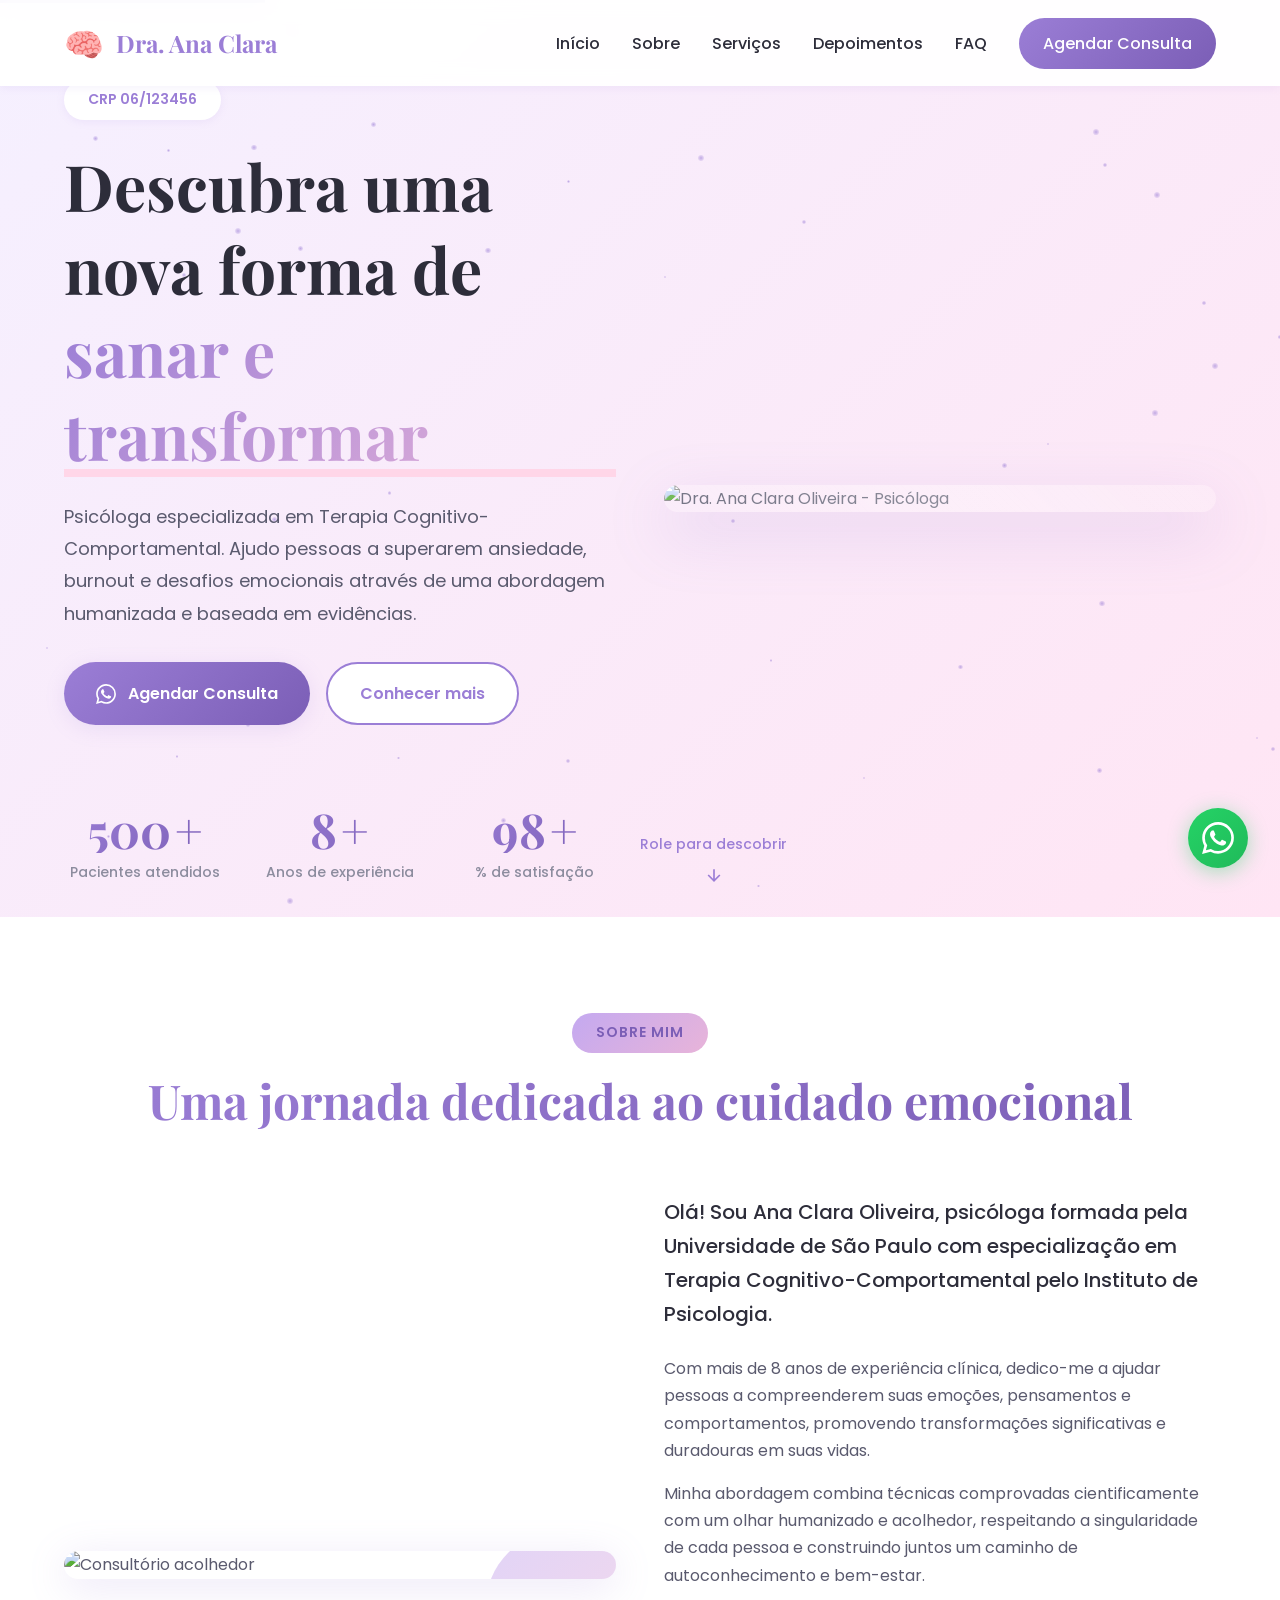
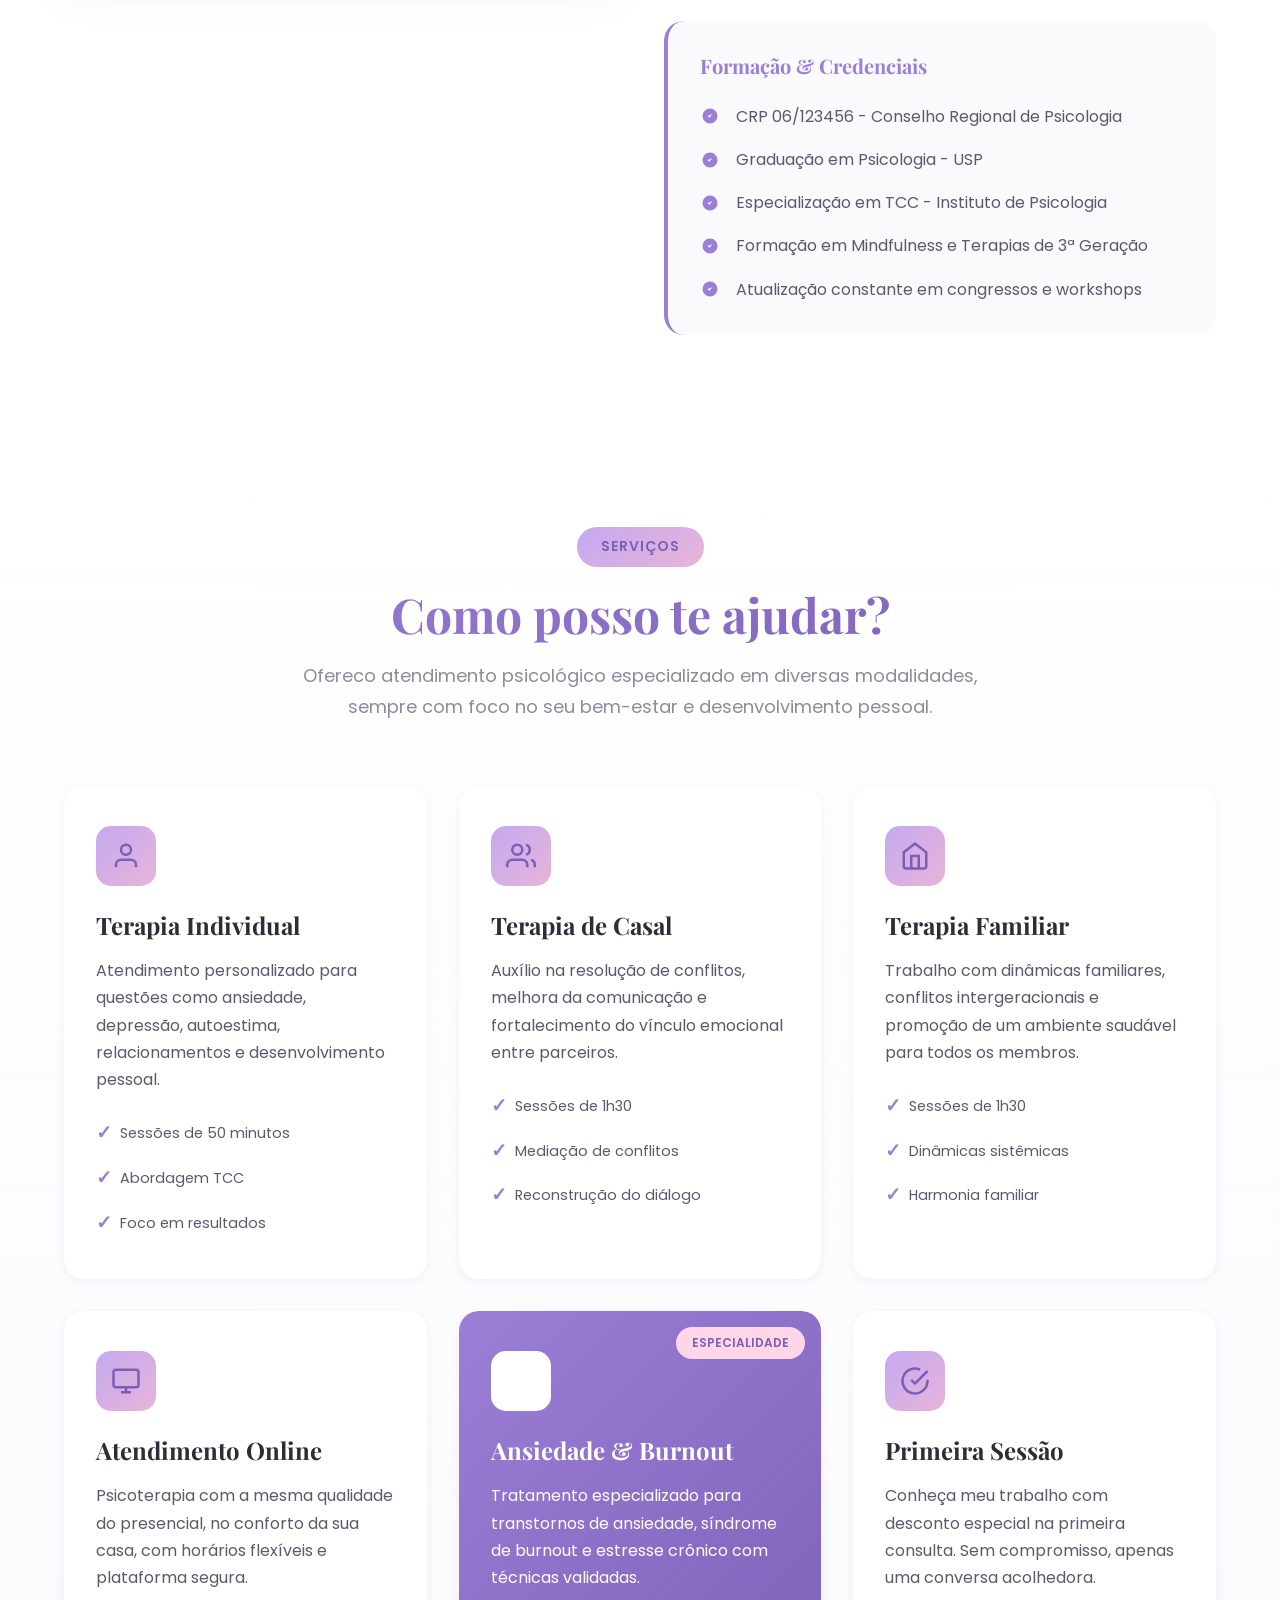
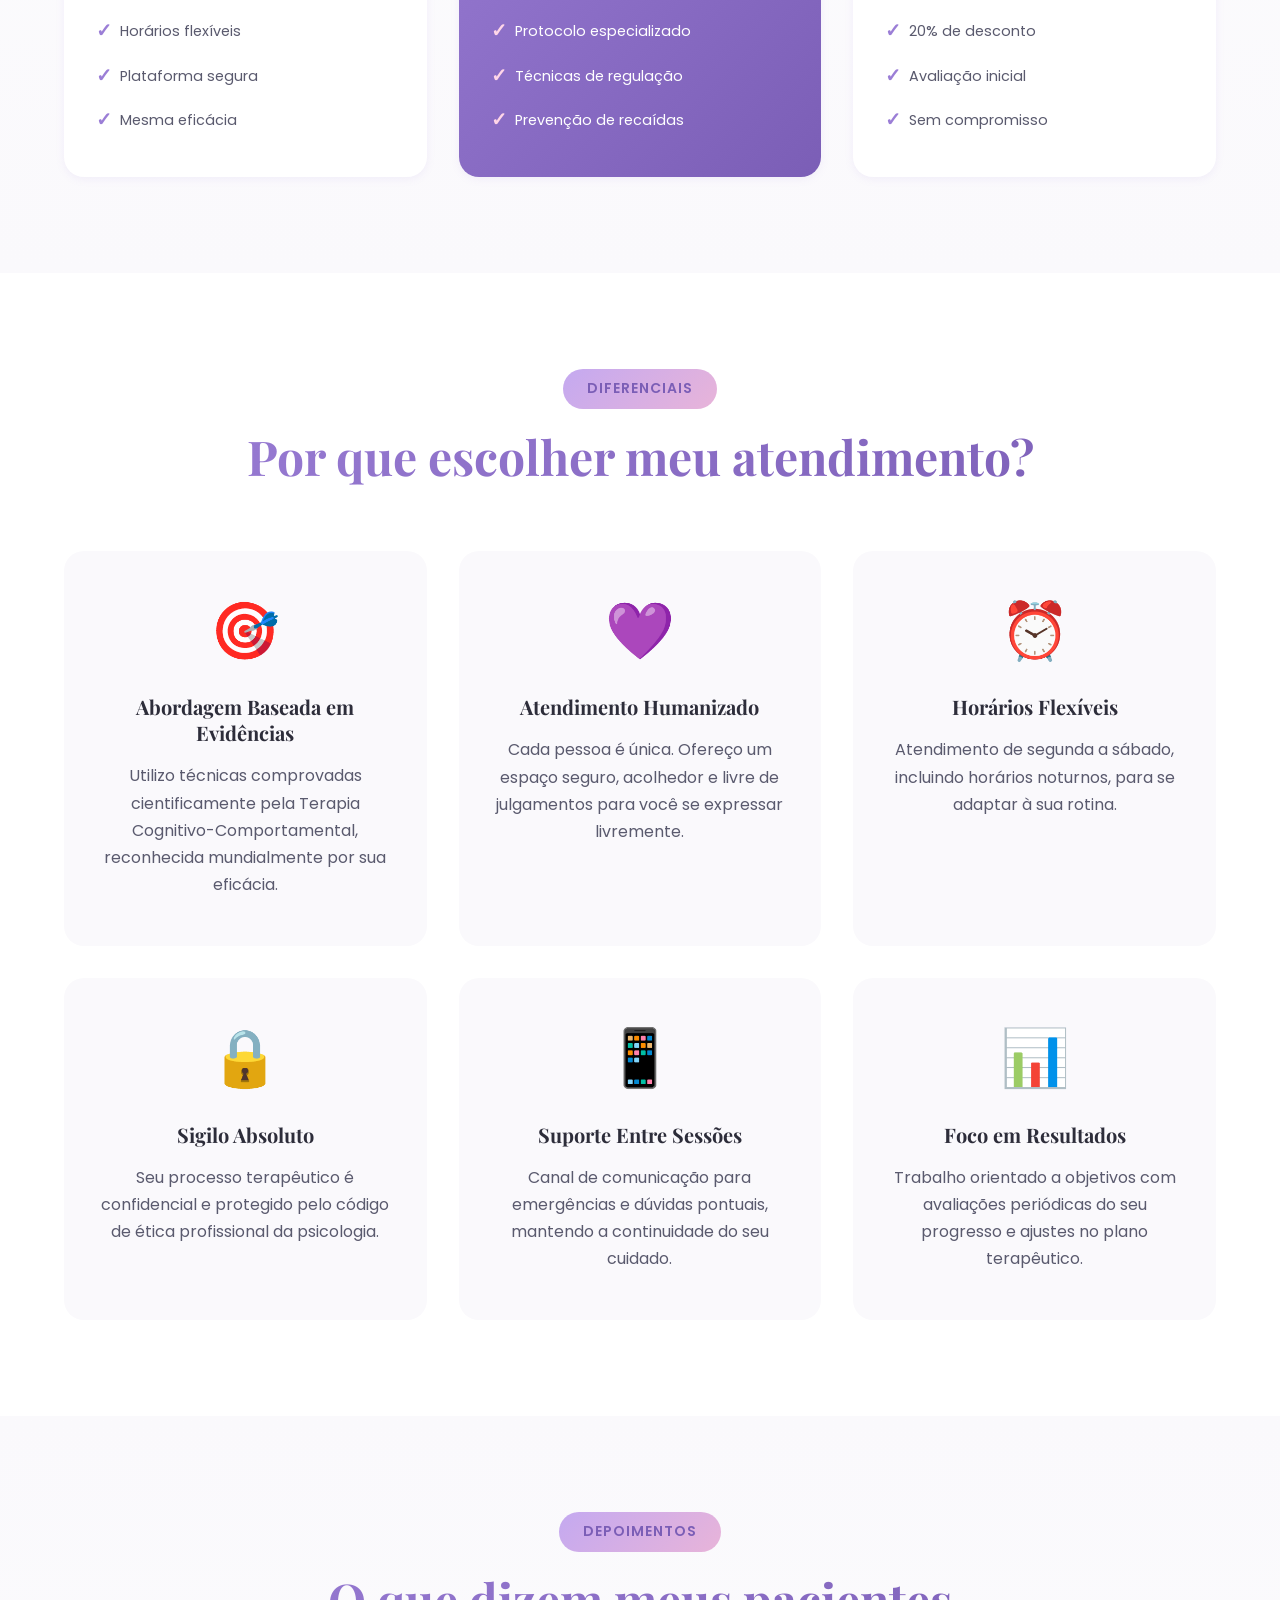
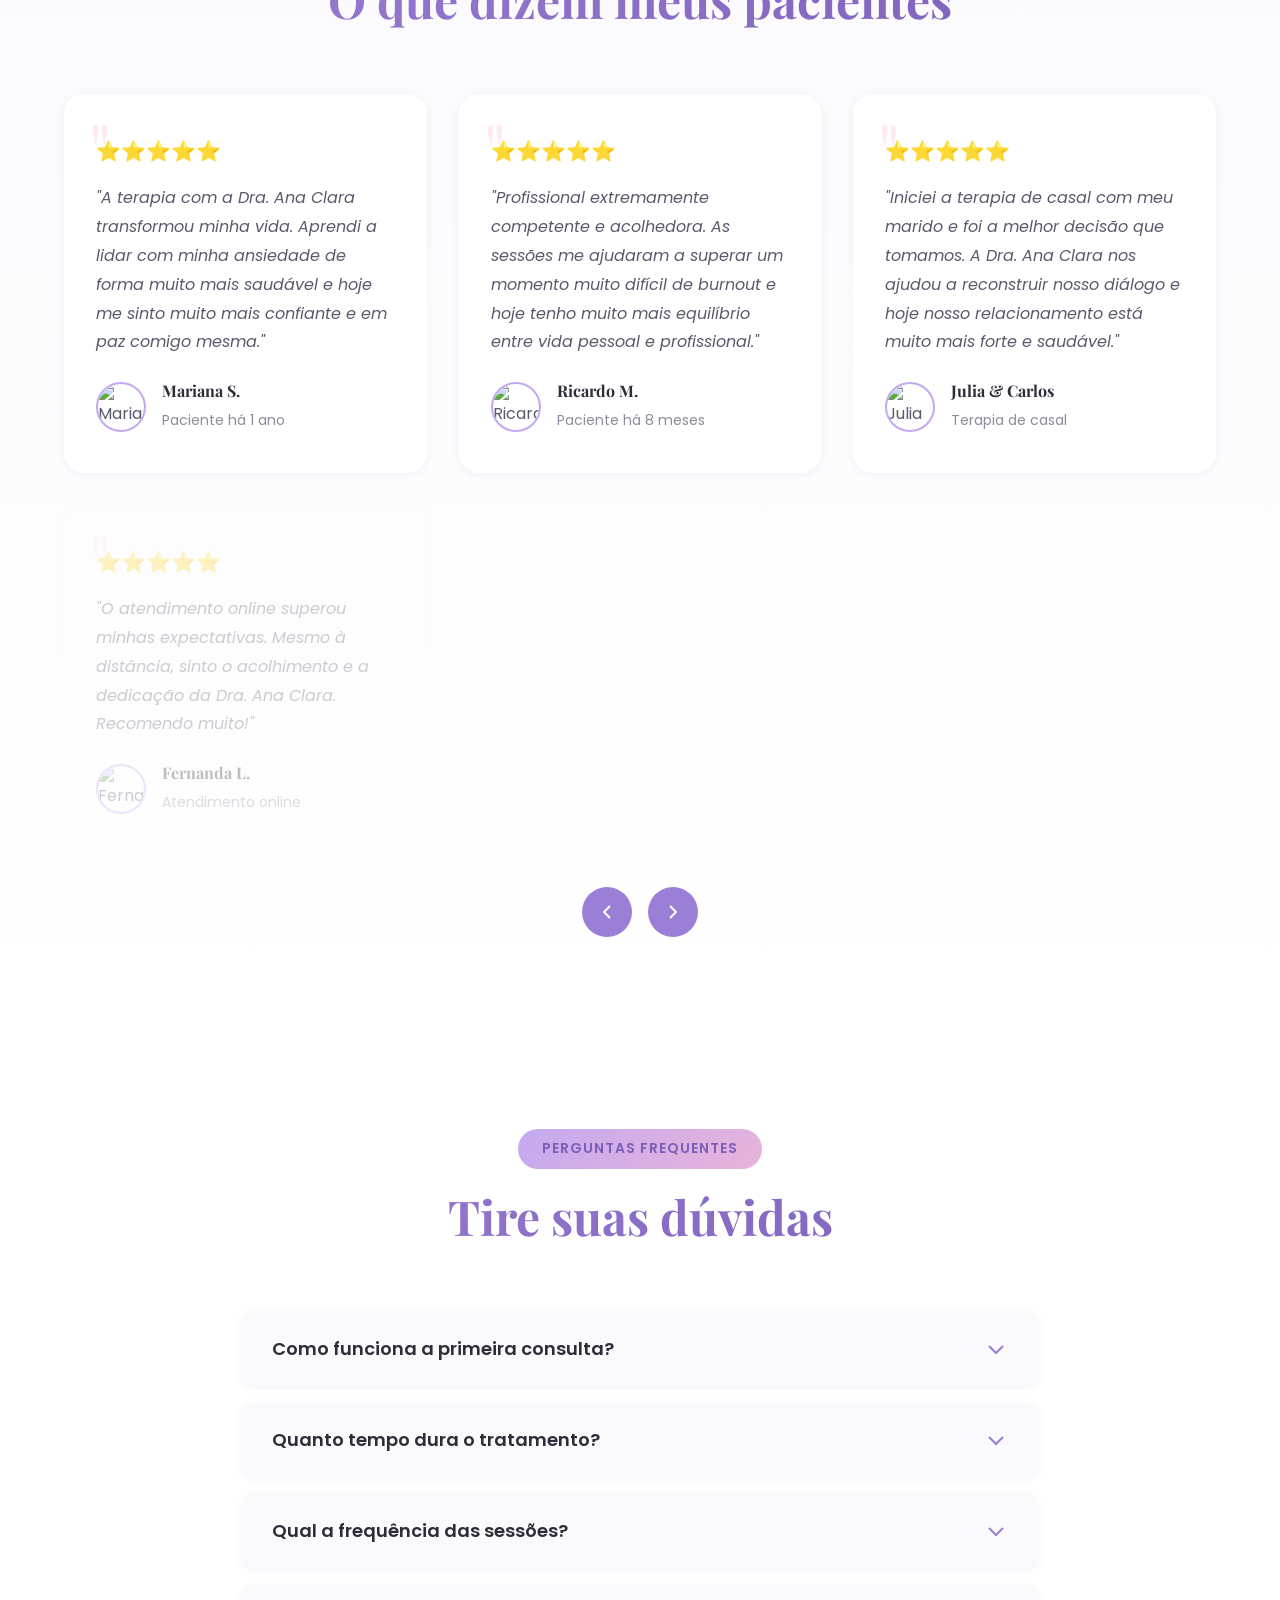
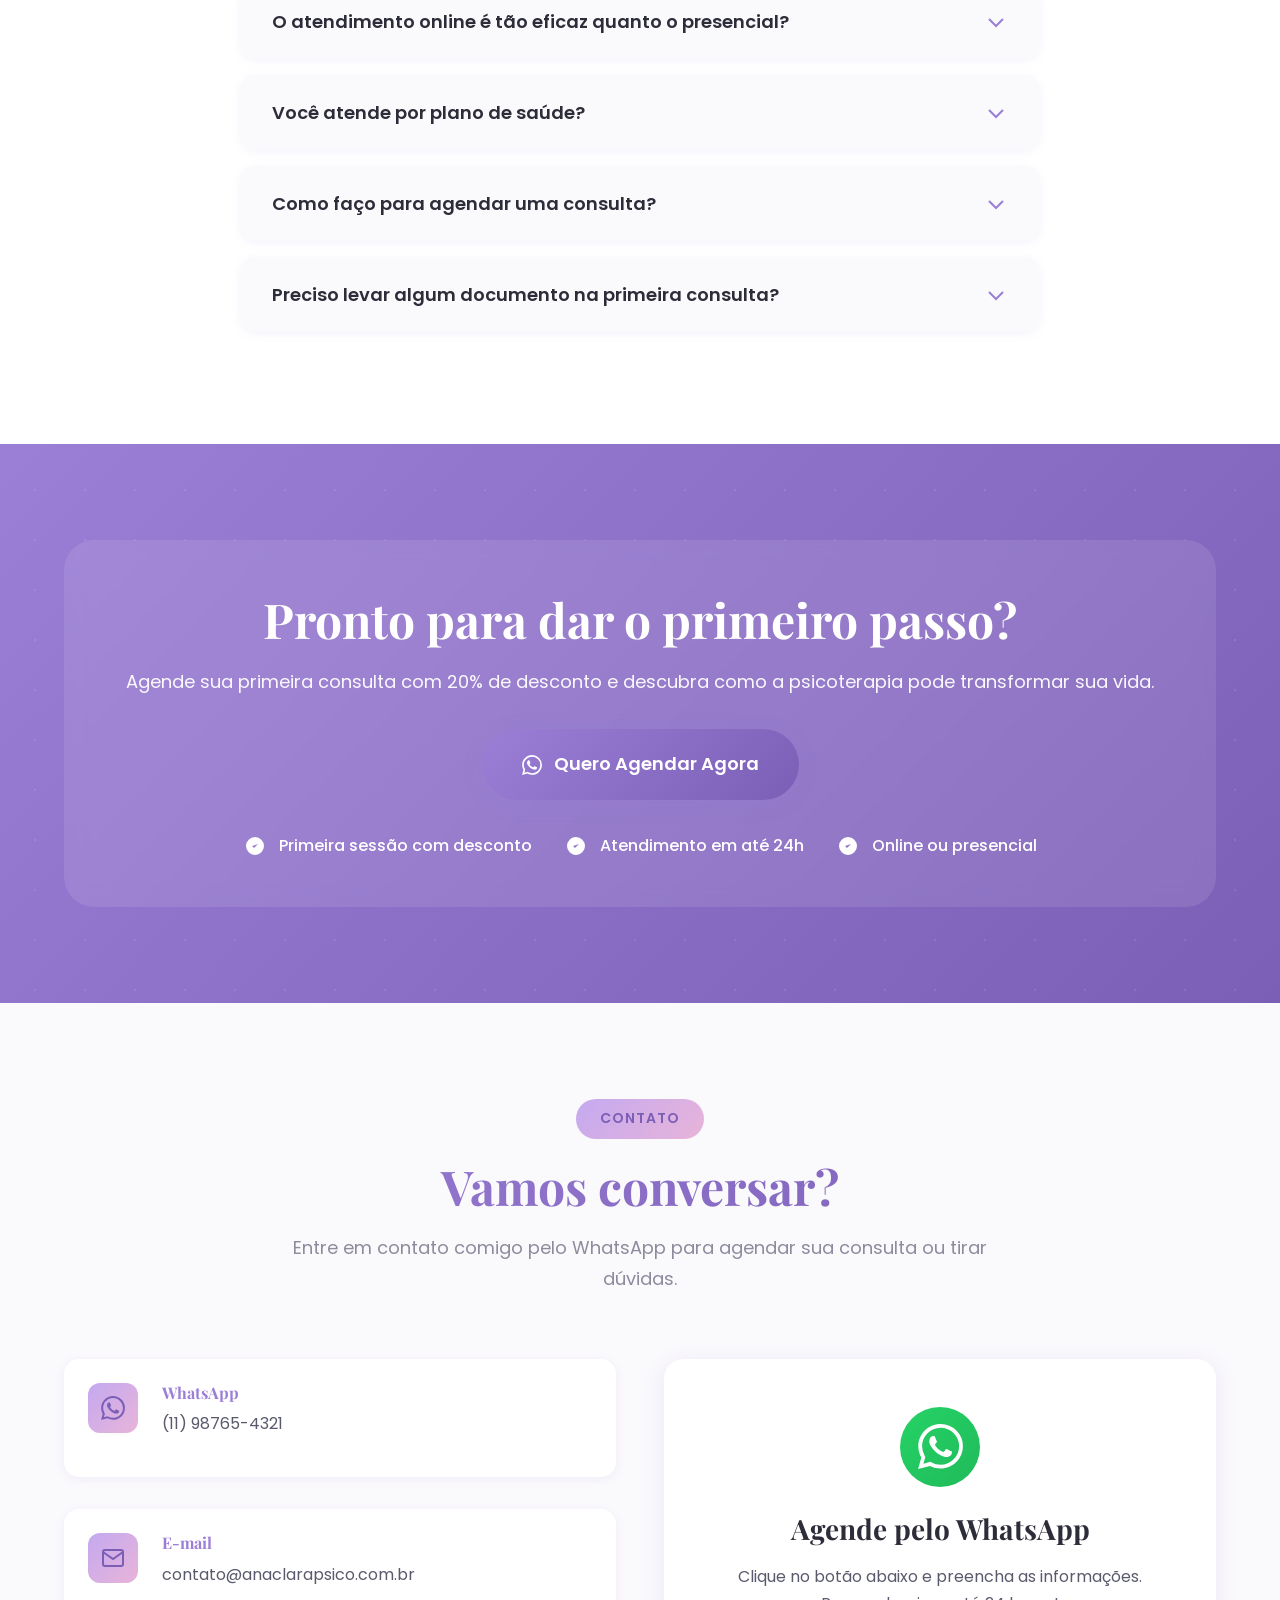
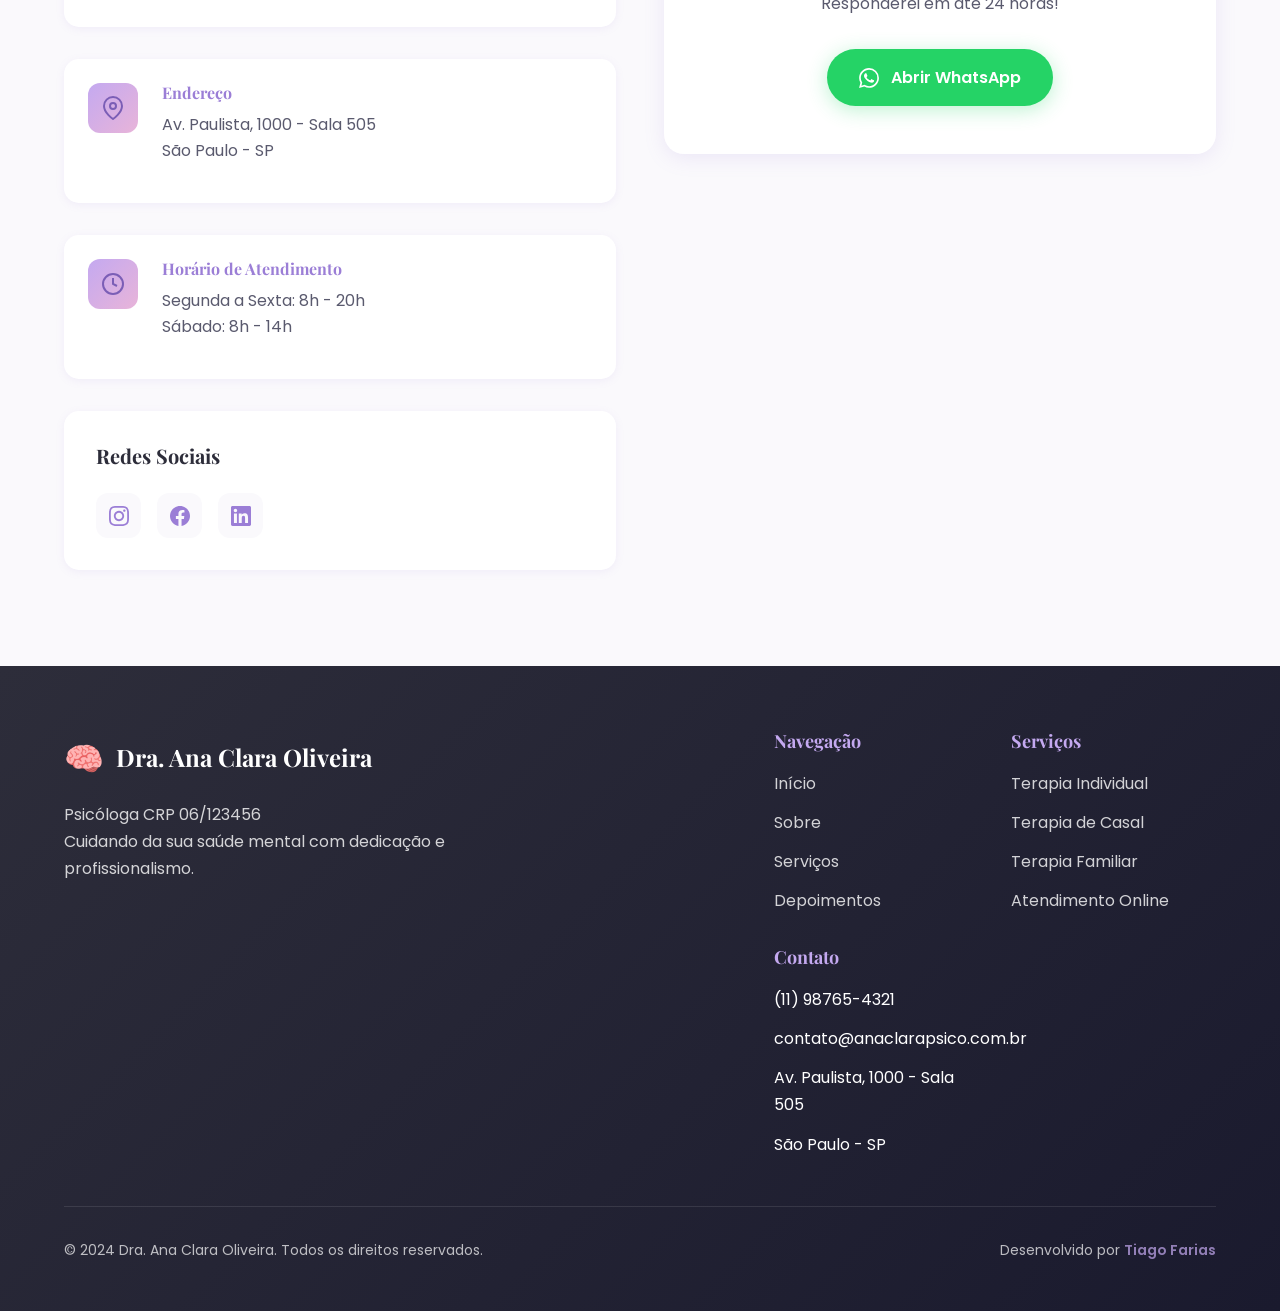
==== site/index.html @ cdfd9513 "feat: landing page completa para psicóloga - Estrutura HTML semântica com todas as seções - CSS com " ====
<!DOCTYPE html>
<html lang="pt-BR">
<head>
  <meta charset="UTF-8">
  <meta name="viewport" content="width=device-width, initial-scale=1.0">
  <meta name="description" content="Dra. Ana Clara Oliveira - Psicóloga especializada em Terapia Cognitivo-Comportamental, Ansiedade e Burnout. Atendimento presencial e online com horários flexíveis.">
  <meta name="keywords" content="psicóloga, terapia online, ansiedade, burnout, terapia cognitivo-comportamental, psicoterapia">
  <meta name="author" content="Dra. Ana Clara Oliveira">
  <title>Dra. Ana Clara Oliveira | Psicóloga CRP 06/123456</title>
  
  <!-- Preconnect para fontes -->
  <link rel="preconnect" href="https://fonts.googleapis.com">
  <link rel="preconnect" href="https://fonts.gstatic.com" crossorigin>
  <link href="https://fonts.googleapis.com/css2?family=Poppins:wght@300;400;500;600;700&family=Playfair+Display:wght@400;600;700&display=swap" rel="stylesheet">
  
  <!-- AOS Library para animações -->
  <link href="https://unpkg.com/aos@2.3.1/dist/aos.css" rel="stylesheet">
  
  <!-- CSS principal -->
  <link rel="stylesheet" href="css/style.css">
  
  <!-- Favicon -->
  <link rel="icon" type="image/svg+xml" href="data:image/svg+xml,<svg xmlns='http://www.w3.org/2000/svg' viewBox='0 0 100 100'><text y='.9em' font-size='90'>🧠</text></svg>">
</head>
<body>

  <!-- Header/Navigation -->
  <header class="header" id="header">
    <nav class="nav container">
      <a href="#home" class="nav__logo">
        <span class="nav__logo-icon">🧠</span>
        <span class="nav__logo-text">Dra. Ana Clara</span>
      </a>
      
      <div class="nav__menu" id="nav-menu">
        <ul class="nav__list">
          <li class="nav__item"><a href="#home" class="nav__link">Início</a></li>
          <li class="nav__item"><a href="#about" class="nav__link">Sobre</a></li>
          <li class="nav__item"><a href="#services" class="nav__link">Serviços</a></li>
          <li class="nav__item"><a href="#testimonials" class="nav__link">Depoimentos</a></li>
          <li class="nav__item"><a href="#faq" class="nav__link">FAQ</a></li>
          <li class="nav__item"><a href="#contact" class="nav__link nav__cta">Agendar Consulta</a></li>
        </ul>
        
        <div class="nav__close" id="nav-close">
          <svg viewBox="0 0 24 24" fill="none" stroke="currentColor" stroke-width="2">
            <line x1="18" y1="6" x2="6" y2="18"></line>
            <line x1="6" y1="6" x2="18" y2="18"></line>
          </svg>
        </div>
      </div>
      
      <div class="nav__toggle" id="nav-toggle">
        <svg viewBox="0 0 24 24" fill="none" stroke="currentColor" stroke-width="2">
          <line x1="3" y1="12" x2="21" y2="12"></line>
          <line x1="3" y1="6" x2="21" y2="6"></line>
          <line x1="3" y1="18" x2="21" y2="18"></line>
        </svg>
      </div>
    </nav>
  </header>

  <!-- Hero Section -->
  <section class="hero" id="home">
    <div class="hero__background">
      <div class="hero__gradient"></div>
      <div class="hero__particles" id="particles"></div>
    </div>
    
    <div class="hero__container container">
      <div class="hero__content" data-aos="fade-up" data-aos-duration="1000">
        <span class="hero__badge">CRP 06/123456</span>
        <h1 class="hero__title">
          Descubra uma nova forma de 
          <span class="hero__title-highlight">sanar e transformar</span>
        </h1>
        <p class="hero__description">
          Psicóloga especializada em Terapia Cognitivo-Comportamental. 
          Ajudo pessoas a superarem ansiedade, burnout e desafios emocionais 
          através de uma abordagem humanizada e baseada em evidências.
        </p>
        
        <div class="hero__actions">
          <a href="#contact" class="btn btn--primary">
            <svg viewBox="0 0 24 24" fill="currentColor">
              <path d="M17.472 14.382c-.297-.149-1.758-.867-2.03-.967-.273-.099-.471-.148-.67.15-.197.297-.767.966-.94 1.164-.173.199-.347.223-.644.075-.297-.15-1.255-.463-2.39-1.475-.883-.788-1.48-1.761-1.653-2.059-.173-.297-.018-.458.13-.606.134-.133.298-.347.446-.52.149-.174.198-.298.298-.497.099-.198.05-.371-.025-.52-.075-.149-.669-1.612-.916-2.207-.242-.579-.487-.5-.669-.51-.173-.008-.371-.01-.57-.01-.198 0-.52.074-.792.372-.272.297-1.04 1.016-1.04 2.479 0 1.462 1.065 2.875 1.213 3.074.149.198 2.096 3.2 5.077 4.487.709.306 1.262.489 1.694.625.712.227 1.36.195 1.871.118.571-.085 1.758-.719 2.006-1.413.248-.694.248-1.289.173-1.413-.074-.124-.272-.198-.57-.347m-5.421 7.403h-.004a9.87 9.87 0 01-5.031-1.378l-.361-.214-3.741.982.998-3.648-.235-.374a9.86 9.86 0 01-1.51-5.26c.001-5.45 4.436-9.884 9.888-9.884 2.64 0 5.122 1.03 6.988 2.898a9.825 9.825 0 012.893 6.994c-.003 5.45-4.435 9.884-9.885 9.884m8.413-18.297A11.815 11.815 0 0012.05 0C5.495 0 .16 5.335.157 11.892c0 2.096.547 4.142 1.588 5.945L.057 24l6.305-1.654a11.882 11.882 0 005.683 1.448h.005c6.554 0 11.89-5.335 11.893-11.893a11.821 11.821 0 00-3.48-8.413z"/>
            </svg>
            Agendar Consulta
          </a>
          <a href="#about" class="btn btn--secondary">
            Conhecer mais
          </a>
        </div>
        
        <div class="hero__stats">
          <div class="hero__stat" data-aos="fade-up" data-aos-delay="200">
            <span class="hero__stat-number" data-count="500">0</span>
            <span class="hero__stat-label">Pacientes atendidos</span>
          </div>
          <div class="hero__stat" data-aos="fade-up" data-aos-delay="300">
            <span class="hero__stat-number" data-count="8">0</span>
            <span class="hero__stat-label">Anos de experiência</span>
          </div>
          <div class="hero__stat" data-aos="fade-up" data-aos-delay="400">
            <span class="hero__stat-number" data-count="98">0</span>
            <span class="hero__stat-label">% de satisfação</span>
          </div>
        </div>
      </div>
      
      <div class="hero__image" data-aos="fade-left" data-aos-duration="1200" data-aos-delay="200">
        <div class="hero__image-wrapper">
          <div class="hero__image-float">
            <img src="https://images.unsplash.com/photo-1573496359142-b8d87734a5a2?w=600&h=800&fit=crop&q=80" alt="Dra. Ana Clara Oliveira - Psicóloga" loading="eager">
          </div>
        </div>
      </div>
    </div>
    
    <div class="hero__scroll" data-aos="fade-up" data-aos-delay="1000">
      <a href="#about" class="hero__scroll-link">
        <span>Role para descobrir</span>
        <svg viewBox="0 0 24 24" fill="none" stroke="currentColor" stroke-width="2">
          <path d="M12 5v14M19 12l-7 7-7-7"/>
        </svg>
      </a>
    </div>
  </section>

  <!-- About Section -->
  <section class="about section" id="about">
    <div class="container">
      <div class="section__header" data-aos="fade-up">
        <span class="section__badge">Sobre mim</span>
        <h2 class="section__title">Uma jornada dedicada ao cuidado emocional</h2>
      </div>
      
      <div class="about__container">
        <div class="about__image" data-aos="fade-right">
          <div class="about__image-wrapper">
            <img src="https://images.unsplash.com/photo-1551836022-d5d88e9218df?w=600&h=700&fit=crop&q=80" alt="Consultório acolhedor">
            <div class="about__image-decoration"></div>
          </div>
        </div>
        
        <div class="about__content">
          <div class="about__text" data-aos="fade-up">
            <p class="about__intro">
              Olá! Sou Ana Clara Oliveira, psicóloga formada pela Universidade de São Paulo 
              com especialização em Terapia Cognitivo-Comportamental pelo Instituto de Psicologia.
            </p>
            
            <p>
              Com mais de 8 anos de experiência clínica, dedico-me a ajudar pessoas a 
              compreenderem suas emoções, pensamentos e comportamentos, promovendo 
              transformações significativas e duradouras em suas vidas.
            </p>
            
            <p>
              Minha abordagem combina técnicas comprovadas cientificamente com um 
              olhar humanizado e acolhedor, respeitando a singularidade de cada pessoa 
              e construindo juntos um caminho de autoconhecimento e bem-estar.
            </p>
          </div>
          
          <div class="about__credentials" data-aos="fade-up" data-aos-delay="200">
            <h3 class="about__credentials-title">Formação & Credenciais</h3>
            <ul class="about__credentials-list">
              <li>
                <svg viewBox="0 0 24 24" fill="currentColor">
                  <path d="M9 12l2 2 4-4m6 2a9 9 0 11-18 0 9 9 0 0118 0z"/>
                </svg>
                <span>CRP 06/123456 - Conselho Regional de Psicologia</span>
              </li>
              <li>
                <svg viewBox="0 0 24 24" fill="currentColor">
                  <path d="M9 12l2 2 4-4m6 2a9 9 0 11-18 0 9 9 0 0118 0z"/>
                </svg>
                <span>Graduação em Psicologia - USP</span>
              </li>
              <li>
                <svg viewBox="0 0 24 24" fill="currentColor">
                  <path d="M9 12l2 2 4-4m6 2a9 9 0 11-18 0 9 9 0 0118 0z"/>
                </svg>
                <span>Especialização em TCC - Instituto de Psicologia</span>
              </li>
              <li>
                <svg viewBox="0 0 24 24" fill="currentColor">
                  <path d="M9 12l2 2 4-4m6 2a9 9 0 11-18 0 9 9 0 0118 0z"/>
                </svg>
                <span>Formação em Mindfulness e Terapias de 3ª Geração</span>
              </li>
              <li>
                <svg viewBox="0 0 24 24" fill="currentColor">
                  <path d="M9 12l2 2 4-4m6 2a9 9 0 11-18 0 9 9 0 0118 0z"/>
                </svg>
                <span>Atualização constante em congressos e workshops</span>
              </li>
            </ul>
          </div>
        </div>
      </div>
    </div>
  </section>

  <!-- Services Section -->
  <section class="services section" id="services">
    <div class="container">
      <div class="section__header" data-aos="fade-up">
        <span class="section__badge">Serviços</span>
        <h2 class="section__title">Como posso te ajudar?</h2>
        <p class="section__description">
          Ofereco atendimento psicológico especializado em diversas modalidades, 
          sempre com foco no seu bem-estar e desenvolvimento pessoal.
        </p>
      </div>
      
      <div class="services__grid">
        <div class="service__card" data-aos="fade-up" data-aos-delay="100">
          <div class="service__icon">
            <svg viewBox="0 0 24 24" fill="none" stroke="currentColor" stroke-width="2">
              <path d="M20 21v-2a4 4 0 0 0-4-4H8a4 4 0 0 0-4 4v2"></path>
              <circle cx="12" cy="7" r="4"></circle>
            </svg>
          </div>
          <h3 class="service__title">Terapia Individual</h3>
          <p class="service__description">
            Atendimento personalizado para questões como ansiedade, depressão, 
            autoestima, relacionamentos e desenvolvimento pessoal.
          </p>
          <ul class="service__features">
            <li>Sessões de 50 minutos</li>
            <li>Abordagem TCC</li>
            <li>Foco em resultados</li>
          </ul>
        </div>
        
        <div class="service__card" data-aos="fade-up" data-aos-delay="200">
          <div class="service__icon">
            <svg viewBox="0 0 24 24" fill="none" stroke="currentColor" stroke-width="2">
              <path d="M17 21v-2a4 4 0 0 0-4-4H5a4 4 0 0 0-4 4v2"></path>
              <circle cx="9" cy="7" r="4"></circle>
              <path d="M23 21v-2a4 4 0 0 0-3-3.87"></path>
              <path d="M16 3.13a4 4 0 0 1 0 7.75"></path>
            </svg>
          </div>
          <h3 class="service__title">Terapia de Casal</h3>
          <p class="service__description">
            Auxílio na resolução de conflitos, melhora da comunicação e 
            fortalecimento do vínculo emocional entre parceiros.
          </p>
          <ul class="service__features">
            <li>Sessões de 1h30</li>
            <li>Mediação de conflitos</li>
            <li>Reconstrução do diálogo</li>
          </ul>
        </div>
        
        <div class="service__card" data-aos="fade-up" data-aos-delay="300">
          <div class="service__icon">
            <svg viewBox="0 0 24 24" fill="none" stroke="currentColor" stroke-width="2">
              <path d="M3 9l9-7 9 7v11a2 2 0 0 1-2 2H5a2 2 0 0 1-2-2z"></path>
              <polyline points="9 22 9 12 15 12 15 22"></polyline>
            </svg>
          </div>
          <h3 class="service__title">Terapia Familiar</h3>
          <p class="service__description">
            Trabalho com dinâmicas familiares, conflitos intergeracionais e 
            promoção de um ambiente saudável para todos os membros.
          </p>
          <ul class="service__features">
            <li>Sessões de 1h30</li>
            <li>Dinâmicas sistêmicas</li>
            <li>Harmonia familiar</li>
          </ul>
        </div>
        
        <div class="service__card" data-aos="fade-up" data-aos-delay="400">
          <div class="service__icon">
            <svg viewBox="0 0 24 24" fill="none" stroke="currentColor" stroke-width="2">
              <rect x="2" y="3" width="20" height="14" rx="2" ry="2"></rect>
              <line x1="8" y1="21" x2="16" y2="21"></line>
              <line x1="12" y1="17" x2="12" y2="21"></line>
            </svg>
          </div>
          <h3 class="service__title">Atendimento Online</h3>
          <p class="service__description">
            Psicoterapia com a mesma qualidade do presencial, no conforto da 
            sua casa, com horários flexíveis e plataforma segura.
          </p>
          <ul class="service__features">
            <li>Horários flexíveis</li>
            <li>Plataforma segura</li>
            <li>Mesma eficácia</li>
          </ul>
        </div>
        
        <div class="service__card service__card--highlight" data-aos="fade-up" data-aos-delay="500">
          <div class="service__badge">Especialidade</div>
          <div class="service__icon">
            <svg viewBox="0 0 24 24" fill="none" stroke="currentColor" stroke-width="2">
              <circle cx="12" cy="12" r="10"></circle>
              <line x1="12" y1="8" x2="12" y2="12"></line>
              <line x1="12" y1="16" x2="12.01" y2="16"></line>
            </svg>
          </div>
          <h3 class="service__title">Ansiedade & Burnout</h3>
          <p class="service__description">
            Tratamento especializado para transtornos de ansiedade, síndrome 
            de burnout e estresse crônico com técnicas validadas.
          </p>
          <ul class="service__features">
            <li>Protocolo especializado</li>
            <li>Técnicas de regulação</li>
            <li>Prevenção de recaídas</li>
          </ul>
        </div>
        
        <div class="service__card" data-aos="fade-up" data-aos-delay="600">
          <div class="service__icon">
            <svg viewBox="0 0 24 24" fill="none" stroke="currentColor" stroke-width="2">
              <path d="M22 11.08V12a10 10 0 1 1-5.93-9.14"></path>
              <polyline points="22 4 12 14.01 9 11.01"></polyline>
            </svg>
          </div>
          <h3 class="service__title">Primeira Sessão</h3>
          <p class="service__description">
            Conheça meu trabalho com desconto especial na primeira consulta. 
            Sem compromisso, apenas uma conversa acolhedora.
          </p>
          <ul class="service__features">
            <li>20% de desconto</li>
            <li>Avaliação inicial</li>
            <li>Sem compromisso</li>
          </ul>
        </div>
      </div>
    </div>
  </section>

  <!-- Differentials Section -->
  <section class="differentials section">
    <div class="container">
      <div class="section__header" data-aos="fade-up">
        <span class="section__badge">Diferenciais</span>
        <h2 class="section__title">Por que escolher meu atendimento?</h2>
      </div>
      
      <div class="differentials__grid">
        <div class="differential__item" data-aos="zoom-in" data-aos-delay="100">
          <div class="differential__icon">🎯</div>
          <h3 class="differential__title">Abordagem Baseada em Evidências</h3>
          <p class="differential__text">
            Utilizo técnicas comprovadas cientificamente pela Terapia Cognitivo-Comportamental, 
            reconhecida mundialmente por sua eficácia.
          </p>
        </div>
        
        <div class="differential__item" data-aos="zoom-in" data-aos-delay="200">
          <div class="differential__icon">💜</div>
          <h3 class="differential__title">Atendimento Humanizado</h3>
          <p class="differential__text">
            Cada pessoa é única. Ofereço um espaço seguro, acolhedor e livre de julgamentos 
            para você se expressar livremente.
          </p>
        </div>
        
        <div class="differential__item" data-aos="zoom-in" data-aos-delay="300">
          <div class="differential__icon">⏰</div>
          <h3 class="differential__title">Horários Flexíveis</h3>
          <p class="differential__text">
            Atendimento de segunda a sábado, incluindo horários noturnos, 
            para se adaptar à sua rotina.
          </p>
        </div>
        
        <div class="differential__item" data-aos="zoom-in" data-aos-delay="400">
          <div class="differential__icon">🔒</div>
          <h3 class="differential__title">Sigilo Absoluto</h3>
          <p class="differential__text">
            Seu processo terapêutico é confidencial e protegido pelo código de ética 
            profissional da psicologia.
          </p>
        </div>
        
        <div class="differential__item" data-aos="zoom-in" data-aos-delay="500">
          <div class="differential__icon">📱</div>
          <h3 class="differential__title">Suporte Entre Sessões</h3>
          <p class="differential__text">
            Canal de comunicação para emergências e dúvidas pontuais, 
            mantendo a continuidade do seu cuidado.
          </p>
        </div>
        
        <div class="differential__item" data-aos="zoom-in" data-aos-delay="600">
          <div class="differential__icon">📊</div>
          <h3 class="differential__title">Foco em Resultados</h3>
          <p class="differential__text">
            Trabalho orientado a objetivos com avaliações periódicas do seu progresso 
            e ajustes no plano terapêutico.
          </p>
        </div>
      </div>
    </div>
  </section>

  <!-- Testimonials Section -->
  <section class="testimonials section" id="testimonials">
    <div class="container">
      <div class="section__header" data-aos="fade-up">
        <span class="section__badge">Depoimentos</span>
        <h2 class="section__title">O que dizem meus pacientes</h2>
      </div>
      
      <div class="testimonials__slider" id="testimonials-slider">
        <div class="testimonial__card" data-aos="fade-up">
          <div class="testimonial__rating">
            <span>⭐</span><span>⭐</span><span>⭐</span><span>⭐</span><span>⭐</span>
          </div>
          <p class="testimonial__text">
            "A terapia com a Dra. Ana Clara transformou minha vida. Aprendi a lidar com 
            minha ansiedade de forma muito mais saudável e hoje me sinto muito mais confiante 
            e em paz comigo mesma."
          </p>
          <div class="testimonial__author">
            <img src="https://i.pravatar.cc/150?img=1" alt="Mariana S.">
            <div class="testimonial__author-info">
              <h4 class="testimonial__author-name">Mariana S.</h4>
              <span class="testimonial__author-role">Paciente há 1 ano</span>
            </div>
          </div>
        </div>
        
        <div class="testimonial__card" data-aos="fade-up" data-aos-delay="100">
          <div class="testimonial__rating">
            <span>⭐</span><span>⭐</span><span>⭐</span><span>⭐</span><span>⭐</span>
          </div>
          <p class="testimonial__text">
            "Profissional extremamente competente e acolhedora. As sessões me ajudaram a 
            superar um momento muito difícil de burnout e hoje tenho muito mais equilíbrio 
            entre vida pessoal e profissional."
          </p>
          <div class="testimonial__author">
            <img src="https://i.pravatar.cc/150?img=12" alt="Ricardo M.">
            <div class="testimonial__author-info">
              <h4 class="testimonial__author-name">Ricardo M.</h4>
              <span class="testimonial__author-role">Paciente há 8 meses</span>
            </div>
          </div>
        </div>
        
        <div class="testimonial__card" data-aos="fade-up" data-aos-delay="200">
          <div class="testimonial__rating">
            <span>⭐</span><span>⭐</span><span>⭐</span><span>⭐</span><span>⭐</span>
          </div>
          <p class="testimonial__text">
            "Iniciei a terapia de casal com meu marido e foi a melhor decisão que tomamos. 
            A Dra. Ana Clara nos ajudou a reconstruir nosso diálogo e hoje nosso relacionamento 
            está muito mais forte e saudável."
          </p>
          <div class="testimonial__author">
            <img src="https://i.pravatar.cc/150?img=5" alt="Julia & Carlos">
            <div class="testimonial__author-info">
              <h4 class="testimonial__author-name">Julia & Carlos</h4>
              <span class="testimonial__author-role">Terapia de casal</span>
            </div>
          </div>
        </div>
        
        <div class="testimonial__card" data-aos="fade-up" data-aos-delay="300">
          <div class="testimonial__rating">
            <span>⭐</span><span>⭐</span><span>⭐</span><span>⭐</span><span>⭐</span>
          </div>
          <p class="testimonial__text">
            "O atendimento online superou minhas expectativas. Mesmo à distância, sinto o 
            acolhimento e a dedicação da Dra. Ana Clara. Recomendo muito!"
          </p>
          <div class="testimonial__author">
            <img src="https://i.pravatar.cc/150?img=9" alt="Fernanda L.">
            <div class="testimonial__author-info">
              <h4 class="testimonial__author-name">Fernanda L.</h4>
              <span class="testimonial__author-role">Atendimento online</span>
            </div>
          </div>
        </div>
      </div>
      
      <div class="testimonials__controls">
        <button class="testimonials__prev" aria-label="Depoimento anterior">
          <svg viewBox="0 0 24 24" fill="none" stroke="currentColor" stroke-width="2">
            <path d="M15 18l-6-6 6-6"/>
          </svg>
        </button>
        <button class="testimonials__next" aria-label="Próximo depoimento">
          <svg viewBox="0 0 24 24" fill="none" stroke="currentColor" stroke-width="2">
            <path d="M9 18l6-6-6-6"/>
          </svg>
        </button>
      </div>
    </div>
  </section>

  <!-- FAQ Section -->
  <section class="faq section" id="faq">
    <div class="container">
      <div class="section__header" data-aos="fade-up">
        <span class="section__badge">Perguntas Frequentes</span>
        <h2 class="section__title">Tire suas dúvidas</h2>
      </div>
      
      <div class="faq__container">
        <div class="faq__item" data-aos="fade-up" data-aos-delay="100">
          <button class="faq__question">
            <span>Como funciona a primeira consulta?</span>
            <svg viewBox="0 0 24 24" fill="none" stroke="currentColor" stroke-width="2">
              <path d="M19 9l-7 7-7-7"/>
            </svg>
          </button>
          <div class="faq__answer">
            <p>
              Na primeira sessão, faremos uma avaliação inicial onde conversaremos sobre suas 
              necessidades, expectativas e objetivos com a terapia. É um momento para nos 
              conhecermos e você entender como funciona o processo terapêutico. Não há 
              compromisso e você pode decidir se deseja continuar.
            </p>
          </div>
        </div>
        
        <div class="faq__item" data-aos="fade-up" data-aos-delay="200">
          <button class="faq__question">
            <span>Quanto tempo dura o tratamento?</span>
            <svg viewBox="0 0 24 24" fill="none" stroke="currentColor" stroke-width="2">
              <path d="M19 9l-7 7-7-7"/>
            </svg>
          </button>
          <div class="faq__answer">
            <p>
              A duração varia de acordo com cada pessoa e suas necessidades específicas. 
              Alguns pacientes alcançam seus objetivos em poucos meses, outros preferem 
              manter o acompanhamento por mais tempo. Fazemos avaliações periódicas para 
              monitorar seu progresso e ajustar o plano terapêutico.
            </p>
          </div>
        </div>
        
        <div class="faq__item" data-aos="fade-up" data-aos-delay="300">
          <button class="faq__question">
            <span>Qual a frequência das sessões?</span>
            <svg viewBox="0 0 24 24" fill="none" stroke="currentColor" stroke-width="2">
              <path d="M19 9l-7 7-7-7"/>
            </svg>
          </button>
          <div class="faq__answer">
            <p>
              Geralmente recomendo sessões semanais, especialmente no início do tratamento. 
              Com o tempo e conforme seu progresso, podemos espaçar para quinzenal ou mensal. 
              A frequência é definida em conjunto, considerando suas necessidades e disponibilidade.
            </p>
          </div>
        </div>
        
        <div class="faq__item" data-aos="fade-up" data-aos-delay="400">
          <button class="faq__question">
            <span>O atendimento online é tão eficaz quanto o presencial?</span>
            <svg viewBox="0 0 24 24" fill="none" stroke="currentColor" stroke-width="2">
              <path d="M19 9l-7 7-7-7"/>
            </svg>
          </button>
          <div class="faq__answer">
            <p>
              Sim! Diversos estudos comprovam que a terapia online tem a mesma eficácia do 
              atendimento presencial. Utilizo plataformas seguras e profissionais, garantindo 
              a mesma qualidade de atendimento, com a vantagem da flexibilidade de horários 
              e economia de tempo de deslocamento.
            </p>
          </div>
        </div>
        
        <div class="faq__item" data-aos="fade-up" data-aos-delay="500">
          <button class="faq__question">
            <span>Você atende por plano de saúde?</span>
            <svg viewBox="0 0 24 24" fill="none" stroke="currentColor" stroke-width="2">
              <path d="M19 9l-7 7-7-7"/>
            </svg>
          </button>
          <div class="faq__answer">
            <p>
              Atualmente trabalho apenas com atendimento particular, o que me permite dedicar 
              tempo de qualidade a cada paciente e manter a flexibilidade de horários. Forneço 
              recibos detalhados que você pode utilizar para reembolso junto ao seu plano de 
              saúde, caso ele ofereça essa opção.
            </p>
          </div>
        </div>
        
        <div class="faq__item" data-aos="fade-up" data-aos-delay="600">
          <button class="faq__question">
            <span>Como faço para agendar uma consulta?</span>
            <svg viewBox="0 0 24 24" fill="none" stroke="currentColor" stroke-width="2">
              <path d="M19 9l-7 7-7-7"/>
            </svg>
          </button>
          <div class="faq__answer">
            <p>
              É muito simples! Clique no botão do WhatsApp aqui no site e preencha o formulário 
              rápido com suas informações. Entrarei em contato em até 24 horas para agendarmos 
              sua primeira sessão no melhor horário para você.
            </p>
          </div>
        </div>
        
        <div class="faq__item" data-aos="fade-up" data-aos-delay="700">
          <button class="faq__question">
            <span>Preciso levar algum documento na primeira consulta?</span>
            <svg viewBox="0 0 24 24" fill="none" stroke="currentColor" stroke-width="2">
              <path d="M19 9l-7 7-7-7"/>
            </svg>
          </button>
          <div class="faq__answer">
            <p>
              Para a primeira consulta, basta levar um documento de identificação com foto. 
              Se você já tiver relatórios médicos ou de outros profissionais relacionados ao 
              motivo da consulta, pode trazer, mas não é obrigatório.
            </p>
          </div>
        </div>
      </div>
    </div>
  </section>

  <!-- CTA Section -->
  <section class="cta section">
    <div class="container">
      <div class="cta__container" data-aos="zoom-in">
        <div class="cta__content">
          <h2 class="cta__title">Pronto para dar o primeiro passo?</h2>
          <p class="cta__description">
            Agende sua primeira consulta com 20% de desconto e descubra como 
            a psicoterapia pode transformar sua vida.
          </p>
          <a href="#contact" class="btn btn--primary btn--large">
            <svg viewBox="0 0 24 24" fill="currentColor">
              <path d="M17.472 14.382c-.297-.149-1.758-.867-2.03-.967-.273-.099-.471-.148-.67.15-.197.297-.767.966-.94 1.164-.173.199-.347.223-.644.075-.297-.15-1.255-.463-2.39-1.475-.883-.788-1.48-1.761-1.653-2.059-.173-.297-.018-.458.13-.606.134-.133.298-.347.446-.52.149-.174.198-.298.298-.497.099-.198.05-.371-.025-.52-.075-.149-.669-1.612-.916-2.207-.242-.579-.487-.5-.669-.51-.173-.008-.371-.01-.57-.01-.198 0-.52.074-.792.372-.272.297-1.04 1.016-1.04 2.479 0 1.462 1.065 2.875 1.213 3.074.149.198 2.096 3.2 5.077 4.487.709.306 1.262.489 1.694.625.712.227 1.36.195 1.871.118.571-.085 1.758-.719 2.006-1.413.248-.694.248-1.289.173-1.413-.074-.124-.272-.198-.57-.347m-5.421 7.403h-.004a9.87 9.87 0 01-5.031-1.378l-.361-.214-3.741.982.998-3.648-.235-.374a9.86 9.86 0 01-1.51-5.26c.001-5.45 4.436-9.884 9.888-9.884 2.64 0 5.122 1.03 6.988 2.898a9.825 9.825 0 012.893 6.994c-.003 5.45-4.435 9.884-9.885 9.884m8.413-18.297A11.815 11.815 0 0012.05 0C5.495 0 .16 5.335.157 11.892c0 2.096.547 4.142 1.588 5.945L.057 24l6.305-1.654a11.882 11.882 0 005.683 1.448h.005c6.554 0 11.89-5.335 11.893-11.893a11.821 11.821 0 00-3.48-8.413z"/>
            </svg>
            Quero Agendar Agora
          </a>
        </div>
        
        <div class="cta__features">
          <div class="cta__feature">
            <svg viewBox="0 0 24 24" fill="currentColor">
              <path d="M9 12l2 2 4-4m6 2a9 9 0 11-18 0 9 9 0 0118 0z"/>
            </svg>
            <span>Primeira sessão com desconto</span>
          </div>
          <div class="cta__feature">
            <svg viewBox="0 0 24 24" fill="currentColor">
              <path d="M9 12l2 2 4-4m6 2a9 9 0 11-18 0 9 9 0 0118 0z"/>
            </svg>
            <span>Atendimento em até 24h</span>
          </div>
          <div class="cta__feature">
            <svg viewBox="0 0 24 24" fill="currentColor">
              <path d="M9 12l2 2 4-4m6 2a9 9 0 11-18 0 9 9 0 0118 0z"/>
            </svg>
            <span>Online ou presencial</span>
          </div>
        </div>
      </div>
    </div>
  </section>

  <!-- Contact Section -->
  <section class="contact section" id="contact">
    <div class="container">
      <div class="section__header" data-aos="fade-up">
        <span class="section__badge">Contato</span>
        <h2 class="section__title">Vamos conversar?</h2>
        <p class="section__description">
          Entre em contato comigo pelo WhatsApp para agendar sua consulta ou tirar dúvidas.
        </p>
      </div>
      
      <div class="contact__container">
        <div class="contact__info" data-aos="fade-right">
          <div class="contact__info-item">
            <div class="contact__info-icon">
              <svg viewBox="0 0 24 24" fill="currentColor">
                <path d="M17.472 14.382c-.297-.149-1.758-.867-2.03-.967-.273-.099-.471-.148-.67.15-.197.297-.767.966-.94 1.164-.173.199-.347.223-.644.075-.297-.15-1.255-.463-2.39-1.475-.883-.788-1.48-1.761-1.653-2.059-.173-.297-.018-.458.13-.606.134-.133.298-.347.446-.52.149-.174.198-.298.298-.497.099-.198.05-.371-.025-.52-.075-.149-.669-1.612-.916-2.207-.242-.579-.487-.5-.669-.51-.173-.008-.371-.01-.57-.01-.198 0-.52.074-.792.372-.272.297-1.04 1.016-1.04 2.479 0 1.462 1.065 2.875 1.213 3.074.149.198 2.096 3.2 5.077 4.487.709.306 1.262.489 1.694.625.712.227 1.36.195 1.871.118.571-.085 1.758-.719 2.006-1.413.248-.694.248-1.289.173-1.413-.074-.124-.272-.198-.57-.347m-5.421 7.403h-.004a9.87 9.87 0 01-5.031-1.378l-.361-.214-3.741.982.998-3.648-.235-.374a9.86 9.86 0 01-1.51-5.26c.001-5.45 4.436-9.884 9.888-9.884 2.64 0 5.122 1.03 6.988 2.898a9.825 9.825 0 012.893 6.994c-.003 5.45-4.435 9.884-9.885 9.884m8.413-18.297A11.815 11.815 0 0012.05 0C5.495 0 .16 5.335.157 11.892c0 2.096.547 4.142 1.588 5.945L.057 24l6.305-1.654a11.882 11.882 0 005.683 1.448h.005c6.554 0 11.89-5.335 11.893-11.893a11.821 11.821 0 00-3.48-8.413z"/>
              </svg>
            </div>
            <div>
              <h3 class="contact__info-title">WhatsApp</h3>
              <p class="contact__info-text">(11) 98765-4321</p>
            </div>
          </div>
          
          <div class="contact__info-item">
            <div class="contact__info-icon">
              <svg viewBox="0 0 24 24" fill="none" stroke="currentColor" stroke-width="2">
                <path d="M4 4h16c1.1 0 2 .9 2 2v12c0 1.1-.9 2-2 2H4c-1.1 0-2-.9-2-2V6c0-1.1.9-2 2-2z"></path>
                <polyline points="22,6 12,13 2,6"></polyline>
              </svg>
            </div>
            <div>
              <h3 class="contact__info-title">E-mail</h3>
              <p class="contact__info-text">contato@anaclarapsico.com.br</p>
            </div>
          </div>
          
          <div class="contact__info-item">
            <div class="contact__info-icon">
              <svg viewBox="0 0 24 24" fill="none" stroke="currentColor" stroke-width="2">
                <path d="M21 10c0 7-9 13-9 13s-9-6-9-13a9 9 0 0 1 18 0z"></path>
                <circle cx="12" cy="10" r="3"></circle>
              </svg>
            </div>
            <div>
              <h3 class="contact__info-title">Endereço</h3>
              <p class="contact__info-text">Av. Paulista, 1000 - Sala 505<br>São Paulo - SP</p>
            </div>
          </div>
          
          <div class="contact__info-item">
            <div class="contact__info-icon">
              <svg viewBox="0 0 24 24" fill="none" stroke="currentColor" stroke-width="2">
                <circle cx="12" cy="12" r="10"></circle>
                <polyline points="12 6 12 12 16 14"></polyline>
              </svg>
            </div>
            <div>
              <h3 class="contact__info-title">Horário de Atendimento</h3>
              <p class="contact__info-text">
                Segunda a Sexta: 8h - 20h<br>
                Sábado: 8h - 14h
              </p>
            </div>
          </div>
          
          <div class="contact__social">
            <h3>Redes Sociais</h3>
            <div class="contact__social-links">
              <a href="#" target="_blank" rel="noopener" aria-label="Instagram">
                <svg viewBox="0 0 24 24" fill="currentColor">
                  <path d="M12 2.163c3.204 0 3.584.012 4.85.07 3.252.148 4.771 1.691 4.919 4.919.058 1.265.069 1.645.069 4.849 0 3.205-.012 3.584-.069 4.849-.149 3.225-1.664 4.771-4.919 4.919-1.266.058-1.644.07-4.85.07-3.204 0-3.584-.012-4.849-.07-3.26-.149-4.771-1.699-4.919-4.92-.058-1.265-.07-1.644-.07-4.849 0-3.204.013-3.583.07-4.849.149-3.227 1.664-4.771 4.919-4.919 1.266-.057 1.645-.069 4.849-.069zm0-2.163c-3.259 0-3.667.014-4.947.072-4.358.2-6.78 2.618-6.98 6.98-.059 1.281-.073 1.689-.073 4.948 0 3.259.014 3.668.072 4.948.2 4.358 2.618 6.78 6.98 6.98 1.281.058 1.689.072 4.948.072 3.259 0 3.668-.014 4.948-.072 4.354-.2 6.782-2.618 6.979-6.98.059-1.28.073-1.689.073-4.948 0-3.259-.014-3.667-.072-4.947-.196-4.354-2.617-6.78-6.979-6.98-1.281-.059-1.69-.073-4.949-.073zm0 5.838c-3.403 0-6.162 2.759-6.162 6.162s2.759 6.163 6.162 6.163 6.162-2.759 6.162-6.163c0-3.403-2.759-6.162-6.162-6.162zm0 10.162c-2.209 0-4-1.79-4-4 0-2.209 1.791-4 4-4s4 1.791 4 4c0 2.21-1.791 4-4 4zm6.406-11.845c-.796 0-1.441.645-1.441 1.44s.645 1.44 1.441 1.44c.795 0 1.439-.645 1.439-1.44s-.644-1.44-1.439-1.44z"/>
                </svg>
              </a>
              <a href="#" target="_blank" rel="noopener" aria-label="Facebook">
                <svg viewBox="0 0 24 24" fill="currentColor">
                  <path d="M24 12.073c0-6.627-5.373-12-12-12s-12 5.373-12 12c0 5.99 4.388 10.954 10.125 11.854v-8.385H7.078v-3.47h3.047V9.43c0-3.007 1.792-4.669 4.533-4.669 1.312 0 2.686.235 2.686.235v2.953H15.83c-1.491 0-1.956.925-1.956 1.874v2.25h3.328l-.532 3.47h-2.796v8.385C19.612 23.027 24 18.062 24 12.073z"/>
                </svg>
              </a>
              <a href="#" target="_blank" rel="noopener" aria-label="LinkedIn">
                <svg viewBox="0 0 24 24" fill="currentColor">
                  <path d="M20.447 20.452h-3.554v-5.569c0-1.328-.027-3.037-1.852-3.037-1.853 0-2.136 1.445-2.136 2.939v5.667H9.351V9h3.414v1.561h.046c.477-.9 1.637-1.85 3.37-1.85 3.601 0 4.267 2.37 4.267 5.455v6.286zM5.337 7.433c-1.144 0-2.063-.926-2.063-2.065 0-1.138.92-2.063 2.063-2.063 1.14 0 2.064.925 2.064 2.063 0 1.139-.925 2.065-2.064 2.065zm1.782 13.019H3.555V9h3.564v11.452zM22.225 0H1.771C.792 0 0 .774 0 1.729v20.542C0 23.227.792 24 1.771 24h20.451C23.2 24 24 23.227 24 22.271V1.729C24 .774 23.2 0 22.222 0h.003z"/>
                </svg>
              </a>
            </div>
          </div>
        </div>
        
        <div class="contact__form-wrapper" data-aos="fade-left">
          <div class="contact__whatsapp-card">
            <div class="contact__whatsapp-icon">
              <svg viewBox="0 0 24 24" fill="currentColor">
                <path d="M17.472 14.382c-.297-.149-1.758-.867-2.03-.967-.273-.099-.471-.148-.67.15-.197.297-.767.966-.94 1.164-.173.199-.347.223-.644.075-.297-.15-1.255-.463-2.39-1.475-.883-.788-1.48-1.761-1.653-2.059-.173-.297-.018-.458.13-.606.134-.133.298-.347.446-.52.149-.174.198-.298.298-.497.099-.198.05-.371-.025-.52-.075-.149-.669-1.612-.916-2.207-.242-.579-.487-.5-.669-.51-.173-.008-.371-.01-.57-.01-.198 0-.52.074-.792.372-.272.297-1.04 1.016-1.04 2.479 0 1.462 1.065 2.875 1.213 3.074.149.198 2.096 3.2 5.077 4.487.709.306 1.262.489 1.694.625.712.227 1.36.195 1.871.118.571-.085 1.758-.719 2.006-1.413.248-.694.248-1.289.173-1.413-.074-.124-.272-.198-.57-.347m-5.421 7.403h-.004a9.87 9.87 0 01-5.031-1.378l-.361-.214-3.741.982.998-3.648-.235-.374a9.86 9.86 0 01-1.51-5.26c.001-5.45 4.436-9.884 9.888-9.884 2.64 0 5.122 1.03 6.988 2.898a9.825 9.825 0 012.893 6.994c-.003 5.45-4.435 9.884-9.885 9.884m8.413-18.297A11.815 11.815 0 0012.05 0C5.495 0 .16 5.335.157 11.892c0 2.096.547 4.142 1.588 5.945L.057 24l6.305-1.654a11.882 11.882 0 005.683 1.448h.005c6.554 0 11.89-5.335 11.893-11.893a11.821 11.821 0 00-3.48-8.413z"/>
              </svg>
            </div>
            <h3 class="contact__whatsapp-title">Agende pelo WhatsApp</h3>
            <p class="contact__whatsapp-text">
              Clique no botão abaixo e preencha as informações. 
              Responderei em até 24 horas!
            </p>
            
            <button class="btn btn--whatsapp" id="openWhatsAppForm">
              <svg viewBox="0 0 24 24" fill="currentColor">
                <path d="M17.472 14.382c-.297-.149-1.758-.867-2.03-.967-.273-.099-.471-.148-.67.15-.197.297-.767.966-.94 1.164-.173.199-.347.223-.644.075-.297-.15-1.255-.463-2.39-1.475-.883-.788-1.48-1.761-1.653-2.059-.173-.297-.018-.458.13-.606.134-.133.298-.347.446-.52.149-.174.198-.298.298-.497.099-.198.05-.371-.025-.52-.075-.149-.669-1.612-.916-2.207-.242-.579-.487-.5-.669-.51-.173-.008-.371-.01-.57-.01-.198 0-.52.074-.792.372-.272.297-1.04 1.016-1.04 2.479 0 1.462 1.065 2.875 1.213 3.074.149.198 2.096 3.2 5.077 4.487.709.306 1.262.489 1.694.625.712.227 1.36.195 1.871.118.571-.085 1.758-.719 2.006-1.413.248-.694.248-1.289.173-1.413-.074-.124-.272-.198-.57-.347m-5.421 7.403h-.004a9.87 9.87 0 01-5.031-1.378l-.361-.214-3.741.982.998-3.648-.235-.374a9.86 9.86 0 01-1.51-5.26c.001-5.45 4.436-9.884 9.888-9.884 2.64 0 5.122 1.03 6.988 2.898a9.825 9.825 0 012.893 6.994c-.003 5.45-4.435 9.884-9.885 9.884m8.413-18.297A11.815 11.815 0 0012.05 0C5.495 0 .16 5.335.157 11.892c0 2.096.547 4.142 1.588 5.945L.057 24l6.305-1.654a11.882 11.882 0 005.683 1.448h.005c6.554 0 11.89-5.335 11.893-11.893a11.821 11.821 0 00-3.48-8.413z"/>
              </svg>
              Abrir WhatsApp
            </button>
          </div>
        </div>
      </div>
    </div>
  </section>

  <!-- Footer -->
  <footer class="footer">
    <div class="container">
      <div class="footer__content">
        <div class="footer__brand">
          <a href="#home" class="footer__logo">
            <span class="footer__logo-icon">🧠</span>
            <span class="footer__logo-text">Dra. Ana Clara Oliveira</span>
          </a>
          <p class="footer__tagline">
            Psicóloga CRP 06/123456<br>
            Cuidando da sua saúde mental com dedicação e profissionalismo.
          </p>
        </div>
        
        <div class="footer__links">
          <div class="footer__links-group">
            <h4>Navegação</h4>
            <ul>
              <li><a href="#home">Início</a></li>
              <li><a href="#about">Sobre</a></li>
              <li><a href="#services">Serviços</a></li>
              <li><a href="#testimonials">Depoimentos</a></li>
            </ul>
          </div>
          
          <div class="footer__links-group">
            <h4>Serviços</h4>
            <ul>
              <li><a href="#services">Terapia Individual</a></li>
              <li><a href="#services">Terapia de Casal</a></li>
              <li><a href="#services">Terapia Familiar</a></li>
              <li><a href="#services">Atendimento Online</a></li>
            </ul>
          </div>
          
          <div class="footer__links-group">
            <h4>Contato</h4>
            <ul>
              <li>(11) 98765-4321</li>
              <li>contato@anaclarapsico.com.br</li>
              <li>Av. Paulista, 1000 - Sala 505</li>
              <li>São Paulo - SP</li>
            </ul>
          </div>
        </div>
      </div>
      
      <div class="footer__bottom">
        <p class="footer__copyright">
          © 2024 Dra. Ana Clara Oliveira. Todos os direitos reservados.
        </p>
        <p class="footer__credits">
          Desenvolvido por <a href="https://tofariasti.github.io/" target="_blank" rel="noopener">Tiago Farias</a>
        </p>
      </div>
    </div>
  </footer>

  <!-- WhatsApp Floating Button -->
  <a href="#" class="whatsapp-float" id="whatsappFloat" aria-label="WhatsApp">
    <svg viewBox="0 0 24 24" fill="currentColor">
      <path d="M17.472 14.382c-.297-.149-1.758-.867-2.03-.967-.273-.099-.471-.148-.67.15-.197.297-.767.966-.94 1.164-.173.199-.347.223-.644.075-.297-.15-1.255-.463-2.39-1.475-.883-.788-1.48-1.761-1.653-2.059-.173-.297-.018-.458.13-.606.134-.133.298-.347.446-.52.149-.174.198-.298.298-.497.099-.198.05-.371-.025-.52-.075-.149-.669-1.612-.916-2.207-.242-.579-.487-.5-.669-.51-.173-.008-.371-.01-.57-.01-.198 0-.52.074-.792.372-.272.297-1.04 1.016-1.04 2.479 0 1.462 1.065 2.875 1.213 3.074.149.198 2.096 3.2 5.077 4.487.709.306 1.262.489 1.694.625.712.227 1.36.195 1.871.118.571-.085 1.758-.719 2.006-1.413.248-.694.248-1.289.173-1.413-.074-.124-.272-.198-.57-.347m-5.421 7.403h-.004a9.87 9.87 0 01-5.031-1.378l-.361-.214-3.741.982.998-3.648-.235-.374a9.86 9.86 0 01-1.51-5.26c.001-5.45 4.436-9.884 9.888-9.884 2.64 0 5.122 1.03 6.988 2.898a9.825 9.825 0 012.893 6.994c-.003 5.45-4.435 9.884-9.885 9.884m8.413-18.297A11.815 11.815 0 0012.05 0C5.495 0 .16 5.335.157 11.892c0 2.096.547 4.142 1.588 5.945L.057 24l6.305-1.654a11.882 11.882 0 005.683 1.448h.005c6.554 0 11.89-5.335 11.893-11.893a11.821 11.821 0 00-3.48-8.413z"/>
    </svg>
  </a>

  <!-- WhatsApp Form Modal -->
  <div class="modal" id="whatsappModal">
    <div class="modal__overlay"></div>
    <div class="modal__content">
      <button class="modal__close" id="closeModal" aria-label="Fechar">
        <svg viewBox="0 0 24 24" fill="none" stroke="currentColor" stroke-width="2">
          <line x1="18" y1="6" x2="6" y2="18"></line>
          <line x1="6" y1="6" x2="18" y2="18"></line>
        </svg>
      </button>
      
      <div class="modal__header">
        <div class="modal__icon">
          <svg viewBox="0 0 24 24" fill="currentColor">
            <path d="M17.472 14.382c-.297-.149-1.758-.867-2.03-.967-.273-.099-.471-.148-.67.15-.197.297-.767.966-.94 1.164-.173.199-.347.223-.644.075-.297-.15-1.255-.463-2.39-1.475-.883-.788-1.48-1.761-1.653-2.059-.173-.297-.018-.458.13-.606.134-.133.298-.347.446-.52.149-.174.198-.298.298-.497.099-.198.05-.371-.025-.52-.075-.149-.669-1.612-.916-2.207-.242-.579-.487-.5-.669-.51-.173-.008-.371-.01-.57-.01-.198 0-.52.074-.792.372-.272.297-1.04 1.016-1.04 2.479 0 1.462 1.065 2.875 1.213 3.074.149.198 2.096 3.2 5.077 4.487.709.306 1.262.489 1.694.625.712.227 1.36.195 1.871.118.571-.085 1.758-.719 2.006-1.413.248-.694.248-1.289.173-1.413-.074-.124-.272-.198-.57-.347m-5.421 7.403h-.004a9.87 9.87 0 01-5.031-1.378l-.361-.214-3.741.982.998-3.648-.235-.374a9.86 9.86 0 01-1.51-5.26c.001-5.45 4.436-9.884 9.888-9.884 2.64 0 5.122 1.03 6.988 2.898a9.825 9.825 0 012.893 6.994c-.003 5.45-4.435 9.884-9.885 9.884m8.413-18.297A11.815 11.815 0 0012.05 0C5.495 0 .16 5.335.157 11.892c0 2.096.547 4.142 1.588 5.945L.057 24l6.305-1.654a11.882 11.882 0 005.683 1.448h.005c6.554 0 11.89-5.335 11.893-11.893a11.821 11.821 0 00-3.48-8.413z"/>
          </svg>
        </div>
        <h3>Agendar Consulta pelo WhatsApp</h3>
        <p>Preencha as informações abaixo e clique em enviar</p>
      </div>
      
      <form class="whatsapp-form" id="whatsappForm">
        <div class="form__group">
          <label for="name" class="form__label">Nome completo *</label>
          <input type="text" id="name" class="form__input" required placeholder="Digite seu nome">
        </div>
        
        <div class="form__group">
          <label for="email" class="form__label">E-mail *</label>
          <input type="email" id="email" class="form__input" required placeholder="seu@email.com">
        </div>
        
        <div class="form__group">
          <label for="phone" class="form__label">Telefone *</label>
          <input type="tel" id="phone" class="form__input" required placeholder="(11) 98765-4321">
        </div>
        
        <div class="form__group">
          <label for="serviceType" class="form__label">Tipo de atendimento *</label>
          <select id="serviceType" class="form__select" required>
            <option value="">Selecione uma opção</option>
            <option value="individual">Terapia Individual</option>
            <option value="casal">Terapia de Casal</option>
            <option value="familiar">Terapia Familiar</option>
            <option value="online">Atendimento Online</option>
          </select>
        </div>
        
        <div class="form__group">
          <label for="period" class="form__label">Preferência de horário *</label>
          <select id="period" class="form__select" required>
            <option value="">Selecione uma opção</option>
            <option value="manha">Manhã (8h - 12h)</option>
            <option value="tarde">Tarde (13h - 17h)</option>
            <option value="noite">Noite (18h - 20h)</option>
            <option value="sabado">Sábado</option>
          </select>
        </div>
        
        <div class="form__group">
          <label for="message" class="form__label">Breve descrição *</label>
          <textarea id="message" class="form__textarea" required placeholder="Conte brevemente o que te traz aqui..." rows="4"></textarea>
        </div>
        
        <button type="submit" class="btn btn--whatsapp btn--large">
          <svg viewBox="0 0 24 24" fill="currentColor">
            <path d="M17.472 14.382c-.297-.149-1.758-.867-2.03-.967-.273-.099-.471-.148-.67.15-.197.297-.767.966-.94 1.164-.173.199-.347.223-.644.075-.297-.15-1.255-.463-2.39-1.475-.883-.788-1.48-1.761-1.653-2.059-.173-.297-.018-.458.13-.606.134-.133.298-.347.446-.52.149-.174.198-.298.298-.497.099-.198.05-.371-.025-.52-.075-.149-.669-1.612-.916-2.207-.242-.579-.487-.5-.669-.51-.173-.008-.371-.01-.57-.01-.198 0-.52.074-.792.372-.272.297-1.04 1.016-1.04 2.479 0 1.462 1.065 2.875 1.213 3.074.149.198 2.096 3.2 5.077 4.487.709.306 1.262.489 1.694.625.712.227 1.36.195 1.871.118.571-.085 1.758-.719 2.006-1.413.248-.694.248-1.289.173-1.413-.074-.124-.272-.198-.57-.347m-5.421 7.403h-.004a9.87 9.87 0 01-5.031-1.378l-.361-.214-3.741.982.998-3.648-.235-.374a9.86 9.86 0 01-1.51-5.26c.001-5.45 4.436-9.884 9.888-9.884 2.64 0 5.122 1.03 6.988 2.898a9.825 9.825 0 012.893 6.994c-.003 5.45-4.435 9.884-9.885 9.884m8.413-18.297A11.815 11.815 0 0012.05 0C5.495 0 .16 5.335.157 11.892c0 2.096.547 4.142 1.588 5.945L.057 24l6.305-1.654a11.882 11.882 0 005.683 1.448h.005c6.554 0 11.89-5.335 11.893-11.893a11.821 11.821 0 00-3.48-8.413z"/>
          </svg>
          Enviar pelo WhatsApp
        </button>
      </form>
    </div>
  </div>

  <!-- Scripts -->
  <script src="https://unpkg.com/aos@2.3.1/dist/aos.js"></script>
  <script src="js/main.js"></script>
</body>
</html>
---- site/css/style.css ----
/* ========================================
   LANDING PAGE - PSICÓLOGA
   Dra. Ana Clara Oliveira
   ======================================== */

/* ========== RESET & VARIABLES ========== */
:root {
  /* Colors */
  --primary-color: #9b7ed6;
  --primary-dark: #7b5eb6;
  --primary-light: #c4a9f0;
  --secondary-color: #e8b4d9;
  --accent-color: #ffd6e8;
  
  --text-dark: #2d2d3a;
  --text-body: #5a5a6e;
  --text-light: #8c8c9e;
  
  --bg-white: #ffffff;
  --bg-light: #faf9fc;
  --bg-gradient-start: #f5f0ff;
  --bg-gradient-end: #ffe5f4;
  
  --success: #25d366;
  --error: #ff4d4d;
  --warning: #ffb84d;
  
  /* Typography */
  --font-heading: 'Playfair Display', serif;
  --font-body: 'Poppins', sans-serif;
  
  /* Spacing */
  --section-spacing: 6rem;
  --container-width: 1200px;
  
  /* Effects */
  --shadow-sm: 0 2px 8px rgba(155, 126, 214, 0.1);
  --shadow-md: 0 4px 20px rgba(155, 126, 214, 0.15);
  --shadow-lg: 0 8px 40px rgba(155, 126, 214, 0.2);
  --shadow-xl: 0 20px 60px rgba(155, 126, 214, 0.25);
  
  --transition-base: 0.3s ease;
  --transition-slow: 0.5s ease;
  
  /* Z-index */
  --z-fixed: 100;
  --z-modal: 1000;
  --z-float: 500;
}

* {
  margin: 0;
  padding: 0;
  box-sizing: border-box;
}

html {
  scroll-behavior: smooth;
  overflow-x: hidden;
}

body {
  font-family: var(--font-body);
  font-size: 16px;
  line-height: 1.7;
  color: var(--text-body);
  background-color: var(--bg-white);
  overflow-x: hidden;
}

/* ========== TYPOGRAPHY ========== */
h1, h2, h3, h4, h5, h6 {
  font-family: var(--font-heading);
  color: var(--text-dark);
  line-height: 1.3;
  font-weight: 700;
}

h1 { font-size: clamp(2.5rem, 5vw, 4rem); }
h2 { font-size: clamp(2rem, 4vw, 3rem); }
h3 { font-size: clamp(1.5rem, 3vw, 2rem); }
h4 { font-size: clamp(1.25rem, 2.5vw, 1.5rem); }

p {
  margin-bottom: 1rem;
}

a {
  text-decoration: none;
  color: inherit;
  transition: var(--transition-base);
}

img {
  max-width: 100%;
  height: auto;
  display: block;
}

/* ========== UTILITIES ========== */
.container {
  max-width: var(--container-width);
  margin: 0 auto;
  padding: 0 1.5rem;
}

.section {
  padding: var(--section-spacing) 0;
  position: relative;
}

.section__header {
  text-align: center;
  margin-bottom: 4rem;
}

.section__badge {
  display: inline-block;
  padding: 0.5rem 1.5rem;
  background: linear-gradient(135deg, var(--primary-light), var(--secondary-color));
  color: var(--primary-dark);
  border-radius: 50px;
  font-size: 0.875rem;
  font-weight: 600;
  text-transform: uppercase;
  letter-spacing: 1px;
  margin-bottom: 1rem;
  animation: float 3s ease-in-out infinite;
}

@keyframes float {
  0%, 100% { transform: translateY(0); }
  50% { transform: translateY(-10px); }
}

.section__title {
  margin-bottom: 1rem;
  background: linear-gradient(135deg, var(--primary-color), var(--primary-dark));
  -webkit-background-clip: text;
  -webkit-text-fill-color: transparent;
  background-clip: text;
}

.section__description {
  max-width: 700px;
  margin: 0 auto;
  font-size: 1.125rem;
  color: var(--text-light);
}

/* ========== BUTTONS ========== */
.btn {
  display: inline-flex;
  align-items: center;
  gap: 0.75rem;
  padding: 1rem 2rem;
  border: none;
  border-radius: 50px;
  font-family: var(--font-body);
  font-size: 1rem;
  font-weight: 600;
  cursor: pointer;
  transition: all var(--transition-base);
  position: relative;
  overflow: hidden;
  z-index: 1;
}

.btn::before {
  content: '';
  position: absolute;
  top: 50%;
  left: 50%;
  width: 0;
  height: 0;
  border-radius: 50%;
  background: rgba(255, 255, 255, 0.3);
  transform: translate(-50%, -50%);
  transition: width 0.6s, height 0.6s;
  z-index: -1;
}

.btn:hover::before {
  width: 300px;
  height: 300px;
}

.btn svg {
  width: 20px;
  height: 20px;
  flex-shrink: 0;
}

.btn--primary {
  background: linear-gradient(135deg, var(--primary-color), var(--primary-dark));
  color: white;
  box-shadow: var(--shadow-md);
}

.btn--primary:hover {
  transform: translateY(-3px);
  box-shadow: var(--shadow-lg);
}

.btn--secondary {
  background: white;
  color: var(--primary-color);
  border: 2px solid var(--primary-color);
}

.btn--secondary:hover {
  background: var(--primary-color);
  color: white;
  transform: translateY(-3px);
}

.btn--whatsapp {
  background: var(--success);
  color: white;
  box-shadow: 0 4px 20px rgba(37, 211, 102, 0.3);
}

.btn--whatsapp:hover {
  background: #20ba5a;
  transform: translateY(-3px);
  box-shadow: 0 6px 30px rgba(37, 211, 102, 0.4);
}

.btn--large {
  padding: 1.25rem 2.5rem;
  font-size: 1.125rem;
}

/* ========== HEADER/NAVIGATION ========== */
.header {
  position: fixed;
  top: 0;
  left: 0;
  width: 100%;
  background: rgba(255, 255, 255, 0.95);
  backdrop-filter: blur(10px);
  box-shadow: var(--shadow-sm);
  z-index: var(--z-fixed);
  transition: all var(--transition-base);
}

.header.scrolled {
  background: rgba(255, 255, 255, 0.98);
  box-shadow: var(--shadow-md);
}

.nav {
  display: flex;
  justify-content: space-between;
  align-items: center;
  padding: 1rem 1.5rem;
}

.nav__logo {
  display: flex;
  align-items: center;
  gap: 0.75rem;
  font-family: var(--font-heading);
  font-size: 1.5rem;
  font-weight: 700;
  color: var(--primary-color);
  transition: transform var(--transition-base);
}

.nav__logo:hover {
  transform: scale(1.05);
}

.nav__logo-icon {
  font-size: 2rem;
  animation: pulse 2s ease-in-out infinite;
}

@keyframes pulse {
  0%, 100% { transform: scale(1); }
  50% { transform: scale(1.1); }
}

.nav__menu {
  position: fixed;
  top: 0;
  right: -100%;
  width: 280px;
  height: 100vh;
  background: white;
  box-shadow: -4px 0 20px rgba(0, 0, 0, 0.1);
  padding: 3rem 2rem;
  transition: right 0.4s ease;
  z-index: var(--z-fixed);
}

.nav__menu.show {
  right: 0;
}

.nav__list {
  list-style: none;
  display: flex;
  flex-direction: column;
  gap: 1.5rem;
}

.nav__link {
  color: var(--text-dark);
  font-weight: 500;
  transition: color var(--transition-base);
  position: relative;
  padding: 0.5rem 0;
}

.nav__link::after {
  content: '';
  position: absolute;
  bottom: 0;
  left: 0;
  width: 0;
  height: 2px;
  background: var(--primary-color);
  transition: width var(--transition-base);
}

.nav__link:hover::after {
  width: 100%;
}

.nav__cta {
  background: linear-gradient(135deg, var(--primary-color), var(--primary-dark));
  color: white !important;
  padding: 0.75rem 1.5rem;
  border-radius: 50px;
  display: inline-block;
  margin-top: 1rem;
}

.nav__cta::after {
  display: none;
}

.nav__toggle,
.nav__close {
  display: flex;
  align-items: center;
  justify-content: center;
  width: 40px;
  height: 40px;
  border: none;
  background: none;
  color: var(--primary-color);
  cursor: pointer;
  transition: transform var(--transition-base);
}

.nav__toggle:hover,
.nav__close:hover {
  transform: scale(1.1);
}

.nav__toggle svg,
.nav__close svg {
  width: 24px;
  height: 24px;
}

.nav__close {
  position: absolute;
  top: 1.5rem;
  right: 1.5rem;
}

/* Desktop Navigation */
@media screen and (min-width: 1024px) {
  .nav__menu {
    position: static;
    width: auto;
    height: auto;
    background: none;
    box-shadow: none;
    padding: 0;
  }
  
  .nav__list {
    flex-direction: row;
    align-items: center;
    gap: 2rem;
  }
  
  .nav__cta {
    margin-top: 0;
  }
  
  .nav__toggle,
  .nav__close {
    display: none;
  }
}

/* ========== HERO SECTION ========== */
.hero {
  min-height: 100vh;
  display: flex;
  align-items: center;
  justify-content: center;
  padding-top: 80px;
  position: relative;
  overflow: hidden;
}

.hero__background {
  position: absolute;
  top: 0;
  left: 0;
  width: 100%;
  height: 100%;
  z-index: 0;
}

.hero__gradient {
  position: absolute;
  width: 100%;
  height: 100%;
  background: linear-gradient(135deg, var(--bg-gradient-start) 0%, var(--bg-gradient-end) 100%);
  animation: gradientShift 10s ease infinite;
}

@keyframes gradientShift {
  0%, 100% {
    filter: hue-rotate(0deg);
  }
  50% {
    filter: hue-rotate(20deg);
  }
}

.hero__particles {
  position: absolute;
  width: 100%;
  height: 100%;
  overflow: hidden;
}

.hero__container {
  position: relative;
  z-index: 1;
  display: grid;
  grid-template-columns: 1fr;
  gap: 3rem;
  align-items: center;
}

.hero__badge {
  display: inline-block;
  padding: 0.5rem 1.5rem;
  background: white;
  color: var(--primary-color);
  border-radius: 50px;
  font-size: 0.875rem;
  font-weight: 600;
  box-shadow: var(--shadow-sm);
  margin-bottom: 1.5rem;
  animation: slideInLeft 1s ease;
}

@keyframes slideInLeft {
  from {
    opacity: 0;
    transform: translateX(-50px);
  }
  to {
    opacity: 1;
    transform: translateX(0);
  }
}

.hero__title {
  margin-bottom: 1.5rem;
  animation: slideInUp 1s ease 0.2s both;
}

.hero__title-highlight {
  background: linear-gradient(135deg, var(--primary-color), var(--secondary-color));
  -webkit-background-clip: text;
  -webkit-text-fill-color: transparent;
  background-clip: text;
  display: inline-block;
  position: relative;
}

.hero__title-highlight::after {
  content: '';
  position: absolute;
  bottom: 0;
  left: 0;
  width: 100%;
  height: 8px;
  background: var(--accent-color);
  z-index: -1;
  animation: underlineGrow 1s ease 1.5s both;
}

@keyframes underlineGrow {
  from {
    width: 0;
  }
  to {
    width: 100%;
  }
}

.hero__description {
  font-size: 1.125rem;
  line-height: 1.8;
  margin-bottom: 2rem;
  color: var(--text-body);
  animation: slideInUp 1s ease 0.4s both;
}

@keyframes slideInUp {
  from {
    opacity: 0;
    transform: translateY(30px);
  }
  to {
    opacity: 1;
    transform: translateY(0);
  }
}

.hero__actions {
  display: flex;
  flex-wrap: wrap;
  gap: 1rem;
  margin-bottom: 3rem;
  animation: slideInUp 1s ease 0.6s both;
}

.hero__stats {
  display: grid;
  grid-template-columns: repeat(auto-fit, minmax(120px, 1fr));
  gap: 2rem;
  padding: 2rem 0;
}

.hero__stat {
  text-align: center;
}

.hero__stat-number {
  display: block;
  font-family: var(--font-heading);
  font-size: 3rem;
  font-weight: 700;
  background: linear-gradient(135deg, var(--primary-color), var(--primary-dark));
  -webkit-background-clip: text;
  -webkit-text-fill-color: transparent;
  background-clip: text;
  line-height: 1;
  margin-bottom: 0.5rem;
}

.hero__stat-number::after {
  content: '+';
  margin-left: 4px;
}

.hero__stat-label {
  display: block;
  font-size: 0.875rem;
  color: var(--text-light);
  font-weight: 500;
}

.hero__image {
  position: relative;
}

.hero__image-wrapper {
  position: relative;
  border-radius: 30px;
  overflow: hidden;
  box-shadow: var(--shadow-xl);
  animation: float 6s ease-in-out infinite;
}

.hero__image-float::before {
  content: '';
  position: absolute;
  top: -50%;
  right: -50%;
  width: 200%;
  height: 200%;
  background: linear-gradient(45deg, 
    transparent, 
    rgba(255, 255, 255, 0.3), 
    transparent
  );
  animation: shimmer 3s infinite;
}

@keyframes shimmer {
  0% {
    transform: translateX(-100%) translateY(-100%) rotate(45deg);
  }
  100% {
    transform: translateX(100%) translateY(100%) rotate(45deg);
  }
}

.hero__image-float img {
  width: 100%;
  height: auto;
  object-fit: cover;
  border-radius: 30px;
}

.hero__scroll {
  position: absolute;
  bottom: 2rem;
  left: 50%;
  transform: translateX(-50%);
  z-index: 1;
}

.hero__scroll-link {
  display: flex;
  flex-direction: column;
  align-items: center;
  gap: 0.5rem;
  color: var(--primary-color);
  font-size: 0.875rem;
  font-weight: 500;
  animation: bounce 2s infinite;
}

@keyframes bounce {
  0%, 100% {
    transform: translateY(0);
  }
  50% {
    transform: translateY(-10px);
  }
}

.hero__scroll-link svg {
  width: 20px;
  height: 20px;
}

@media screen and (min-width: 768px) {
  .hero__container {
    grid-template-columns: 1fr 1fr;
  }
  
  .hero__stats {
    grid-template-columns: repeat(3, 1fr);
  }
}

/* ========== ABOUT SECTION ========== */
.about__container {
  display: grid;
  grid-template-columns: 1fr;
  gap: 3rem;
  align-items: center;
}

.about__image-wrapper {
  position: relative;
  border-radius: 30px;
  overflow: hidden;
  box-shadow: var(--shadow-lg);
}

.about__image-wrapper img {
  width: 100%;
  height: auto;
  object-fit: cover;
  border-radius: 30px;
  transition: transform var(--transition-slow);
}

.about__image-wrapper:hover img {
  transform: scale(1.05);
}

.about__image-decoration {
  position: absolute;
  top: -20px;
  right: -20px;
  width: 150px;
  height: 150px;
  background: linear-gradient(135deg, var(--primary-light), var(--secondary-color));
  border-radius: 50%;
  z-index: -1;
  opacity: 0.5;
  animation: float 4s ease-in-out infinite;
}

.about__intro {
  font-size: 1.25rem;
  font-weight: 500;
  color: var(--text-dark);
  margin-bottom: 1.5rem;
}

.about__credentials {
  margin-top: 2rem;
  padding: 2rem;
  background: var(--bg-light);
  border-radius: 20px;
  border-left: 4px solid var(--primary-color);
}

.about__credentials-title {
  font-size: 1.25rem;
  margin-bottom: 1.5rem;
  color: var(--primary-color);
}

.about__credentials-list {
  list-style: none;
  display: flex;
  flex-direction: column;
  gap: 1rem;
}

.about__credentials-list li {
  display: flex;
  align-items: center;
  gap: 1rem;
  color: var(--text-body);
}

.about__credentials-list li svg {
  width: 20px;
  height: 20px;
  color: var(--primary-color);
  flex-shrink: 0;
}

@media screen and (min-width: 768px) {
  .about__container {
    grid-template-columns: 1fr 1fr;
  }
}

/* ========== SERVICES SECTION ========== */
.services {
  background: linear-gradient(180deg, white 0%, var(--bg-light) 100%);
}

.services__grid {
  display: grid;
  grid-template-columns: repeat(auto-fit, minmax(300px, 1fr));
  gap: 2rem;
}

.service__card {
  background: white;
  padding: 2.5rem 2rem;
  border-radius: 20px;
  box-shadow: var(--shadow-sm);
  transition: all var(--transition-base);
  position: relative;
  overflow: hidden;
}

.service__card::before {
  content: '';
  position: absolute;
  top: 0;
  left: 0;
  width: 100%;
  height: 4px;
  background: linear-gradient(90deg, var(--primary-color), var(--secondary-color));
  transform: scaleX(0);
  transform-origin: left;
  transition: transform var(--transition-base);
}

.service__card:hover::before {
  transform: scaleX(1);
}

.service__card:hover {
  transform: translateY(-10px);
  box-shadow: var(--shadow-lg);
}

.service__card--highlight {
  background: linear-gradient(135deg, var(--primary-color), var(--primary-dark));
  color: white;
  position: relative;
}

.service__card--highlight * {
  color: white;
}

.service__badge {
  position: absolute;
  top: 1rem;
  right: 1rem;
  background: var(--accent-color);
  color: var(--primary-dark);
  padding: 0.35rem 1rem;
  border-radius: 50px;
  font-size: 0.75rem;
  font-weight: 600;
  text-transform: uppercase;
}

.service__icon {
  width: 60px;
  height: 60px;
  display: flex;
  align-items: center;
  justify-content: center;
  background: linear-gradient(135deg, var(--primary-light), var(--secondary-color));
  border-radius: 15px;
  margin-bottom: 1.5rem;
  transition: transform var(--transition-base);
}

.service__card:hover .service__icon {
  transform: scale(1.1) rotate(5deg);
}

.service__card--highlight .service__icon {
  background: white;
}

.service__icon svg {
  width: 30px;
  height: 30px;
  color: var(--primary-dark);
}

.service__card--highlight .service__icon svg {
  color: var(--primary-color);
}

.service__title {
  font-size: 1.5rem;
  margin-bottom: 1rem;
}

.service__description {
  margin-bottom: 1.5rem;
  line-height: 1.7;
}

.service__features {
  list-style: none;
  display: flex;
  flex-direction: column;
  gap: 0.75rem;
}

.service__features li {
  display: flex;
  align-items: center;
  gap: 0.5rem;
  font-size: 0.9rem;
}

.service__features li::before {
  content: '✓';
  color: var(--primary-color);
  font-weight: bold;
  font-size: 1.2rem;
}

.service__card--highlight .service__features li::before {
  color: var(--accent-color);
}

/* ========== DIFFERENTIALS SECTION ========== */
.differentials {
  background: white;
}

.differentials__grid {
  display: grid;
  grid-template-columns: repeat(auto-fit, minmax(280px, 1fr));
  gap: 2rem;
}

.differential__item {
  text-align: center;
  padding: 2rem;
  border-radius: 20px;
  background: var(--bg-light);
  transition: all var(--transition-base);
  cursor: pointer;
}

.differential__item:hover {
  background: white;
  box-shadow: var(--shadow-md);
  transform: translateY(-5px);
}

.differential__icon {
  font-size: 3.5rem;
  margin-bottom: 1rem;
  display: inline-block;
  animation: float 3s ease-in-out infinite;
  transition: transform var(--transition-base);
}

.differential__item:hover .differential__icon {
  transform: scale(1.2) rotate(10deg);
  animation: none;
}

.differential__title {
  font-size: 1.25rem;
  margin-bottom: 1rem;
}

.differential__text {
  color: var(--text-body);
  line-height: 1.7;
}

/* ========== TESTIMONIALS SECTION ========== */
.testimonials {
  background: linear-gradient(180deg, var(--bg-light) 0%, white 100%);
}

.testimonials__slider {
  display: grid;
  grid-template-columns: repeat(auto-fit, minmax(300px, 1fr));
  gap: 2rem;
  margin-bottom: 2rem;
}

.testimonial__card {
  background: white;
  padding: 2.5rem 2rem;
  border-radius: 20px;
  box-shadow: var(--shadow-sm);
  transition: all var(--transition-base);
  position: relative;
}

.testimonial__card::before {
  content: '"';
  position: absolute;
  top: 1rem;
  left: 1.5rem;
  font-size: 5rem;
  font-family: var(--font-heading);
  color: var(--accent-color);
  opacity: 0.5;
  line-height: 1;
}

.testimonial__card:hover {
  transform: translateY(-5px);
  box-shadow: var(--shadow-lg);
}

.testimonial__rating {
  margin-bottom: 1rem;
  font-size: 1.25rem;
}

.testimonial__text {
  font-style: italic;
  margin-bottom: 1.5rem;
  line-height: 1.8;
  position: relative;
  z-index: 1;
}

.testimonial__author {
  display: flex;
  align-items: center;
  gap: 1rem;
}

.testimonial__author img {
  width: 50px;
  height: 50px;
  border-radius: 50%;
  object-fit: cover;
  border: 2px solid var(--primary-light);
}

.testimonial__author-name {
  font-size: 1rem;
  margin-bottom: 0.25rem;
  color: var(--text-dark);
}

.testimonial__author-role {
  font-size: 0.875rem;
  color: var(--text-light);
}

.testimonials__controls {
  display: flex;
  justify-content: center;
  gap: 1rem;
}

.testimonials__prev,
.testimonials__next {
  width: 50px;
  height: 50px;
  display: flex;
  align-items: center;
  justify-content: center;
  background: var(--primary-color);
  color: white;
  border: none;
  border-radius: 50%;
  cursor: pointer;
  transition: all var(--transition-base);
}

.testimonials__prev:hover,
.testimonials__next:hover {
  background: var(--primary-dark);
  transform: scale(1.1);
}

.testimonials__prev svg,
.testimonials__next svg {
  width: 24px;
  height: 24px;
}

/* ========== FAQ SECTION ========== */
.faq {
  background: white;
}

.faq__container {
  max-width: 800px;
  margin: 0 auto;
}

.faq__item {
  margin-bottom: 1rem;
  border-radius: 15px;
  overflow: hidden;
  box-shadow: var(--shadow-sm);
  transition: box-shadow var(--transition-base);
}

.faq__item:hover {
  box-shadow: var(--shadow-md);
}

.faq__question {
  width: 100%;
  display: flex;
  justify-content: space-between;
  align-items: center;
  gap: 1rem;
  padding: 1.5rem 2rem;
  background: var(--bg-light);
  border: none;
  text-align: left;
  font-family: var(--font-body);
  font-size: 1.125rem;
  font-weight: 600;
  color: var(--text-dark);
  cursor: pointer;
  transition: all var(--transition-base);
}

.faq__question:hover {
  background: white;
  color: var(--primary-color);
}

.faq__question svg {
  width: 24px;
  height: 24px;
  flex-shrink: 0;
  color: var(--primary-color);
  transition: transform var(--transition-base);
}

.faq__item.active .faq__question svg {
  transform: rotate(180deg);
}

.faq__answer {
  max-height: 0;
  overflow: hidden;
  transition: max-height 0.4s ease, padding 0.4s ease;
  background: white;
}

.faq__item.active .faq__answer {
  max-height: 500px;
  padding: 1.5rem 2rem;
}

.faq__answer p {
  margin: 0;
  line-height: 1.8;
  color: var(--text-body);
}

/* ========== CTA SECTION ========== */
.cta {
  background: linear-gradient(135deg, var(--primary-color), var(--primary-dark));
  position: relative;
  overflow: hidden;
}

.cta::before {
  content: '';
  position: absolute;
  top: -50%;
  right: -50%;
  width: 200%;
  height: 200%;
  background: radial-gradient(circle, rgba(255, 255, 255, 0.1) 1px, transparent 1px);
  background-size: 50px 50px;
  animation: moveBackground 20s linear infinite;
}

@keyframes moveBackground {
  0% {
    transform: translate(0, 0);
  }
  100% {
    transform: translate(50px, 50px);
  }
}

.cta__container {
  position: relative;
  z-index: 1;
  text-align: center;
  padding: 3rem 2rem;
  background: rgba(255, 255, 255, 0.1);
  backdrop-filter: blur(10px);
  border-radius: 30px;
}

.cta__title {
  color: white;
  margin-bottom: 1rem;
}

.cta__description {
  color: white;
  font-size: 1.125rem;
  margin-bottom: 2rem;
  opacity: 0.95;
}

.cta__features {
  display: flex;
  flex-wrap: wrap;
  justify-content: center;
  gap: 2rem;
  margin-top: 2rem;
}

.cta__feature {
  display: flex;
  align-items: center;
  gap: 0.75rem;
  color: white;
  font-weight: 500;
}

.cta__feature svg {
  width: 24px;
  height: 24px;
  flex-shrink: 0;
}

/* ========== CONTACT SECTION ========== */
.contact {
  background: var(--bg-light);
}

.contact__container {
  display: grid;
  grid-template-columns: 1fr;
  gap: 3rem;
}

.contact__info {
  display: flex;
  flex-direction: column;
  gap: 2rem;
}

.contact__info-item {
  display: flex;
  align-items: flex-start;
  gap: 1.5rem;
  padding: 1.5rem;
  background: white;
  border-radius: 15px;
  box-shadow: var(--shadow-sm);
  transition: all var(--transition-base);
}

.contact__info-item:hover {
  transform: translateX(10px);
  box-shadow: var(--shadow-md);
}

.contact__info-icon {
  width: 50px;
  height: 50px;
  display: flex;
  align-items: center;
  justify-content: center;
  background: linear-gradient(135deg, var(--primary-light), var(--secondary-color));
  border-radius: 12px;
  flex-shrink: 0;
}

.contact__info-icon svg {
  width: 24px;
  height: 24px;
  color: var(--primary-dark);
}

.contact__info-title {
  font-size: 1rem;
  margin-bottom: 0.5rem;
  color: var(--primary-color);
}

.contact__info-text {
  color: var(--text-body);
  line-height: 1.6;
}

.contact__social {
  padding: 2rem;
  background: white;
  border-radius: 15px;
  box-shadow: var(--shadow-sm);
}

.contact__social h3 {
  font-size: 1.25rem;
  margin-bottom: 1.5rem;
}

.contact__social-links {
  display: flex;
  gap: 1rem;
}

.contact__social-links a {
  width: 45px;
  height: 45px;
  display: flex;
  align-items: center;
  justify-content: center;
  background: var(--bg-light);
  border-radius: 12px;
  transition: all var(--transition-base);
}

.contact__social-links a:hover {
  background: var(--primary-color);
  transform: translateY(-5px);
}

.contact__social-links a svg {
  width: 20px;
  height: 20px;
  color: var(--primary-color);
  transition: color var(--transition-base);
}

.contact__social-links a:hover svg {
  color: white;
}

.contact__whatsapp-card {
  background: white;
  padding: 3rem 2rem;
  border-radius: 20px;
  box-shadow: var(--shadow-md);
  text-align: center;
}

.contact__whatsapp-icon {
  width: 80px;
  height: 80px;
  display: flex;
  align-items: center;
  justify-content: center;
  background: linear-gradient(135deg, #25d366, #20ba5a);
  border-radius: 50%;
  margin: 0 auto 1.5rem;
  animation: pulse 2s ease-in-out infinite;
}

.contact__whatsapp-icon svg {
  width: 45px;
  height: 45px;
  color: white;
}

.contact__whatsapp-title {
  font-size: 1.75rem;
  margin-bottom: 1rem;
}

.contact__whatsapp-text {
  color: var(--text-body);
  margin-bottom: 2rem;
  line-height: 1.7;
}

@media screen and (min-width: 768px) {
  .contact__container {
    grid-template-columns: 1fr 1fr;
  }
}

/* ========== FOOTER ========== */
.footer {
  background: linear-gradient(135deg, var(--text-dark), #1a1a2e);
  color: white;
  padding: 4rem 0 2rem;
}

.footer__content {
  display: grid;
  grid-template-columns: 1fr;
  gap: 3rem;
  margin-bottom: 3rem;
}

.footer__brand {
  max-width: 400px;
}

.footer__logo {
  display: flex;
  align-items: center;
  gap: 0.75rem;
  font-family: var(--font-heading);
  font-size: 1.5rem;
  font-weight: 700;
  color: white;
  margin-bottom: 1rem;
}

.footer__logo-icon {
  font-size: 2rem;
}

.footer__tagline {
  opacity: 0.8;
  line-height: 1.7;
}

.footer__links {
  display: grid;
  grid-template-columns: repeat(auto-fit, minmax(200px, 1fr));
  gap: 2rem;
}

.footer__links-group h4 {
  color: var(--primary-light);
  font-size: 1.125rem;
  margin-bottom: 1rem;
}

.footer__links-group ul {
  list-style: none;
  display: flex;
  flex-direction: column;
  gap: 0.75rem;
}

.footer__links-group a {
  opacity: 0.8;
  transition: opacity var(--transition-base);
}

.footer__links-group a:hover {
  opacity: 1;
  color: var(--primary-light);
}

.footer__bottom {
  padding-top: 2rem;
  border-top: 1px solid rgba(255, 255, 255, 0.1);
  display: flex;
  flex-wrap: wrap;
  justify-content: space-between;
  align-items: center;
  gap: 1rem;
  font-size: 0.875rem;
}

.footer__copyright,
.footer__credits {
  opacity: 0.7;
}

.footer__credits a {
  color: var(--primary-light);
  font-weight: 600;
}

.footer__credits a:hover {
  text-decoration: underline;
}

@media screen and (min-width: 768px) {
  .footer__content {
    grid-template-columns: 1.5fr 1fr;
  }
}

/* ========== WHATSAPP FLOAT BUTTON ========== */
.whatsapp-float {
  position: fixed;
  bottom: 2rem;
  right: 2rem;
  width: 60px;
  height: 60px;
  display: flex;
  align-items: center;
  justify-content: center;
  background: linear-gradient(135deg, #25d366, #20ba5a);
  border-radius: 50%;
  box-shadow: 0 4px 20px rgba(37, 211, 102, 0.4);
  z-index: var(--z-float);
  transition: all var(--transition-base);
  animation: float 3s ease-in-out infinite;
}

.whatsapp-float:hover {
  transform: scale(1.1);
  box-shadow: 0 6px 30px rgba(37, 211, 102, 0.6);
}

.whatsapp-float svg {
  width: 32px;
  height: 32px;
  color: white;
}

/* ========== MODAL ========== */
.modal {
  position: fixed;
  top: 0;
  left: 0;
  width: 100%;
  height: 100%;
  z-index: var(--z-modal);
  display: none;
  align-items: center;
  justify-content: center;
  padding: 1rem;
}

.modal.active {
  display: flex;
}

.modal__overlay {
  position: absolute;
  top: 0;
  left: 0;
  width: 100%;
  height: 100%;
  background: rgba(0, 0, 0, 0.7);
  backdrop-filter: blur(5px);
  animation: fadeIn 0.3s ease;
}

@keyframes fadeIn {
  from { opacity: 0; }
  to { opacity: 1; }
}

.modal__content {
  position: relative;
  z-index: 1;
  background: white;
  border-radius: 20px;
  max-width: 600px;
  width: 100%;
  max-height: 90vh;
  overflow-y: auto;
  padding: 3rem 2rem;
  animation: slideInUp 0.4s ease;
  box-shadow: var(--shadow-xl);
}

.modal__close {
  position: absolute;
  top: 1rem;
  right: 1rem;
  width: 40px;
  height: 40px;
  display: flex;
  align-items: center;
  justify-content: center;
  background: var(--bg-light);
  border: none;
  border-radius: 50%;
  color: var(--text-dark);
  cursor: pointer;
  transition: all var(--transition-base);
}

.modal__close:hover {
  background: var(--primary-color);
  color: white;
  transform: rotate(90deg);
}

.modal__close svg {
  width: 20px;
  height: 20px;
}

.modal__header {
  text-align: center;
  margin-bottom: 2rem;
}

.modal__icon {
  width: 80px;
  height: 80px;
  display: flex;
  align-items: center;
  justify-content: center;
  background: linear-gradient(135deg, #25d366, #20ba5a);
  border-radius: 50%;
  margin: 0 auto 1.5rem;
}

.modal__icon svg {
  width: 45px;
  height: 45px;
  color: white;
}

.modal__header h3 {
  font-size: 1.75rem;
  margin-bottom: 0.5rem;
}

.modal__header p {
  color: var(--text-light);
  margin: 0;
}

/* ========== FORM ========== */
.whatsapp-form {
  display: flex;
  flex-direction: column;
  gap: 1.5rem;
}

.form__group {
  display: flex;
  flex-direction: column;
  gap: 0.5rem;
}

.form__label {
  font-weight: 600;
  color: var(--text-dark);
  font-size: 0.9rem;
}

.form__input,
.form__select,
.form__textarea {
  width: 100%;
  padding: 1rem;
  border: 2px solid var(--bg-light);
  border-radius: 12px;
  font-family: var(--font-body);
  font-size: 1rem;
  color: var(--text-dark);
  transition: all var(--transition-base);
  background: var(--bg-light);
}

.form__input:focus,
.form__select:focus,
.form__textarea:focus {
  outline: none;
  border-color: var(--primary-color);
  background: white;
  box-shadow: 0 0 0 4px rgba(155, 126, 214, 0.1);
}

.form__textarea {
  resize: vertical;
  min-height: 120px;
}

/* ========== RESPONSIVE ========== */
@media screen and (max-width: 768px) {
  :root {
    --section-spacing: 4rem;
  }
  
  .hero {
    padding-top: 100px;
  }
  
  .hero__actions {
    flex-direction: column;
  }
  
  .hero__actions .btn {
    width: 100%;
    justify-content: center;
  }
  
  .testimonials__slider {
    grid-template-columns: 1fr;
  }
  
  .whatsapp-float {
    bottom: 1.5rem;
    right: 1.5rem;
    width: 55px;
    height: 55px;
  }
  
  .whatsapp-float svg {
    width: 28px;
    height: 28px;
  }
}

/* ========== ACCESSIBILITY ========== */
@media (prefers-reduced-motion: reduce) {
  *,
  *::before,
  *::after {
    animation-duration: 0.01ms !important;
    animation-iteration-count: 1 !important;
    transition-duration: 0.01ms !important;
  }
}

/* Focus styles for keyboard navigation */
a:focus-visible,
button:focus-visible,
input:focus-visible,
select:focus-visible,
textarea:focus-visible {
  outline: 3px solid var(--primary-color);
  outline-offset: 2px;
}

/* ========== LOADING ANIMATION ========== */
.loading {
  opacity: 0;
  animation: fadeInLoad 0.6s ease forwards;
}

@keyframes fadeInLoad {
  to {
    opacity: 1;
  }
}

/* ========== PRINT STYLES ========== */
@media print {
  .header,
  .whatsapp-float,
  .hero__scroll,
  .btn,
  .modal {
    display: none !important;
  }
  
  .section {
    padding: 2rem 0;
  }
}
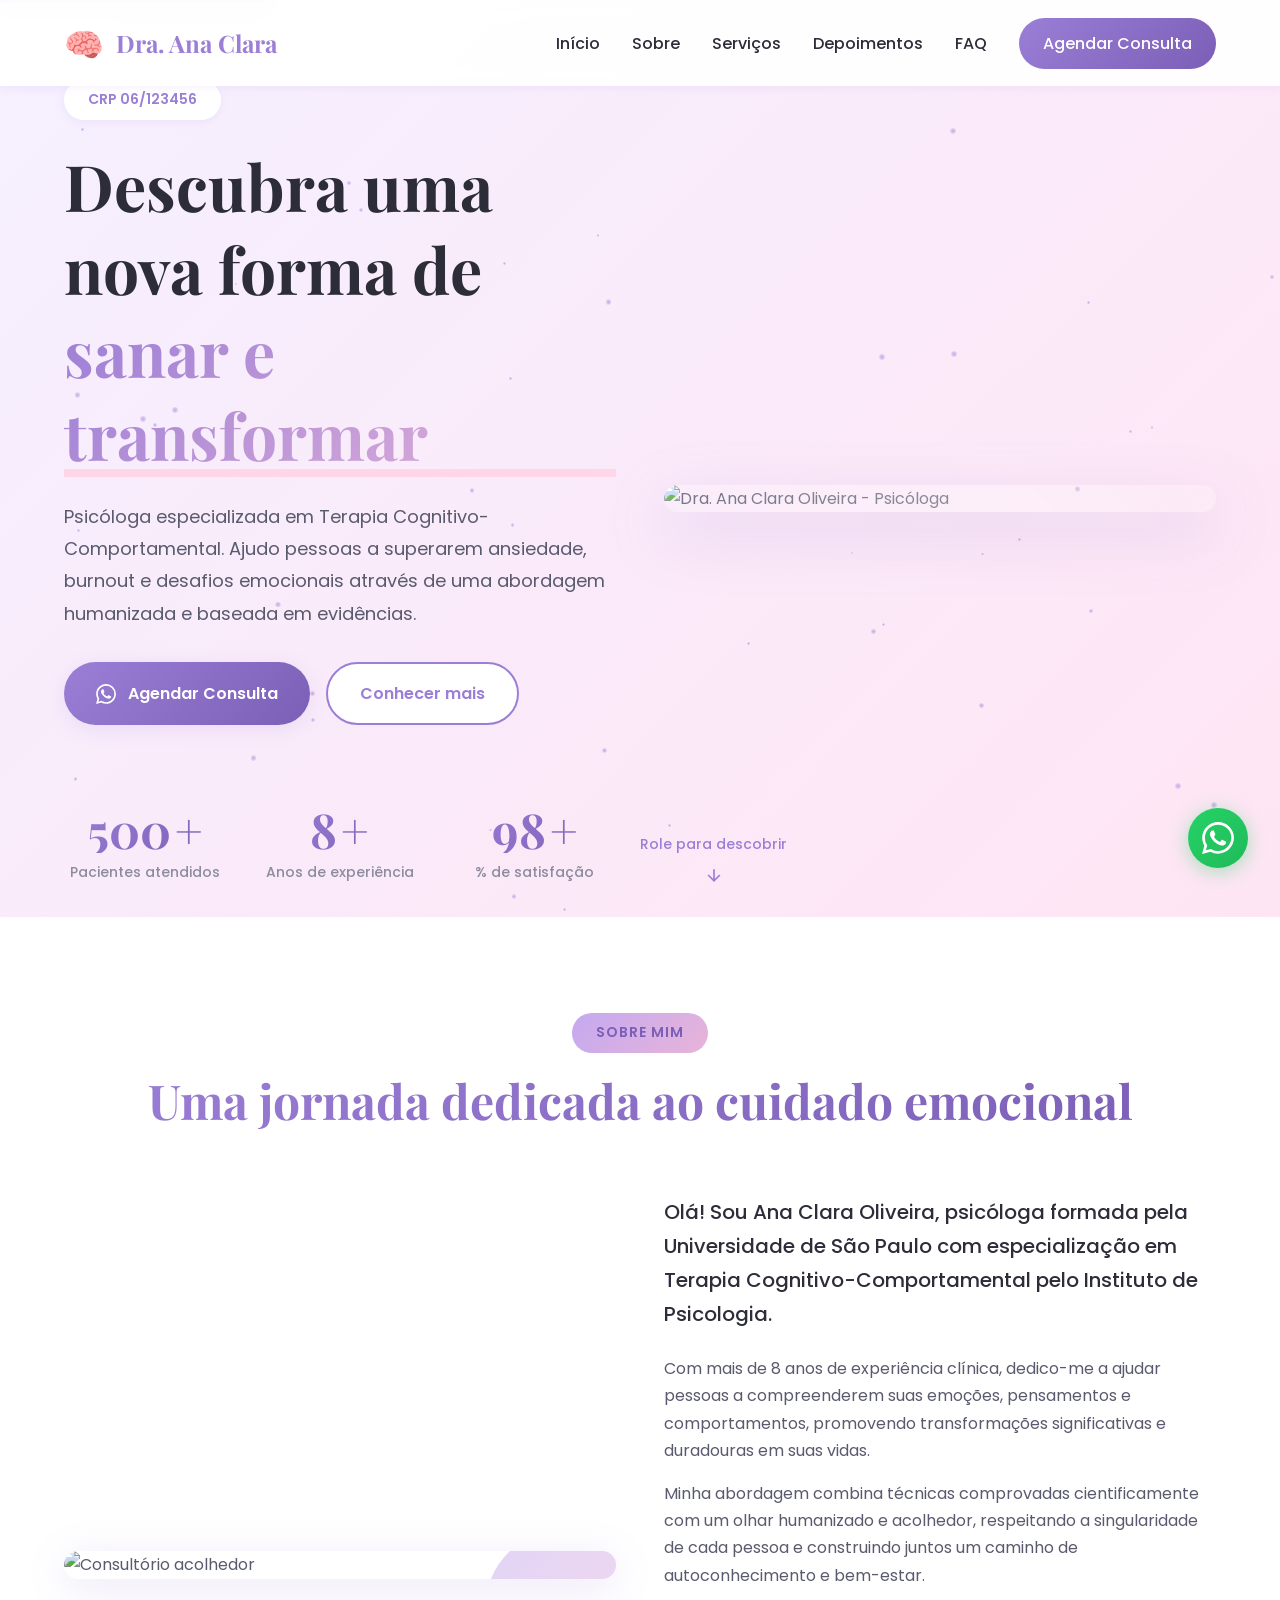
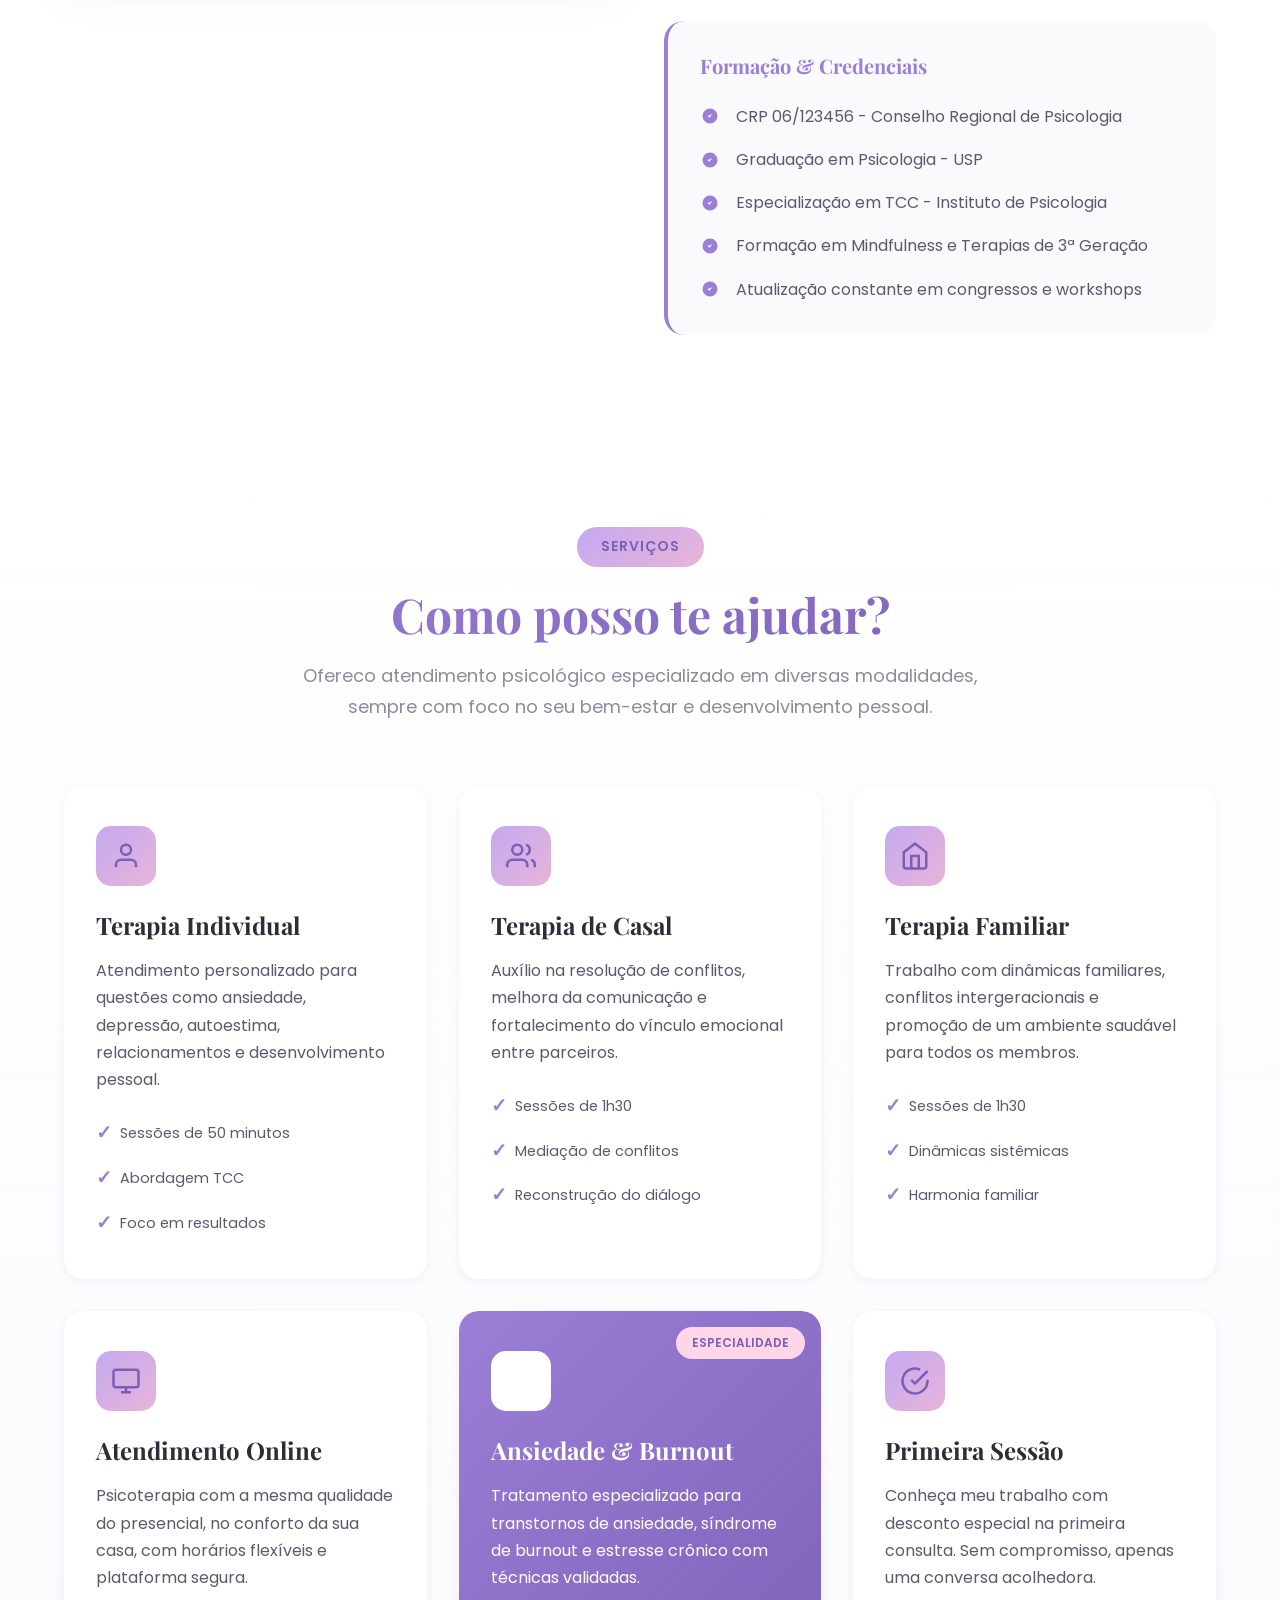
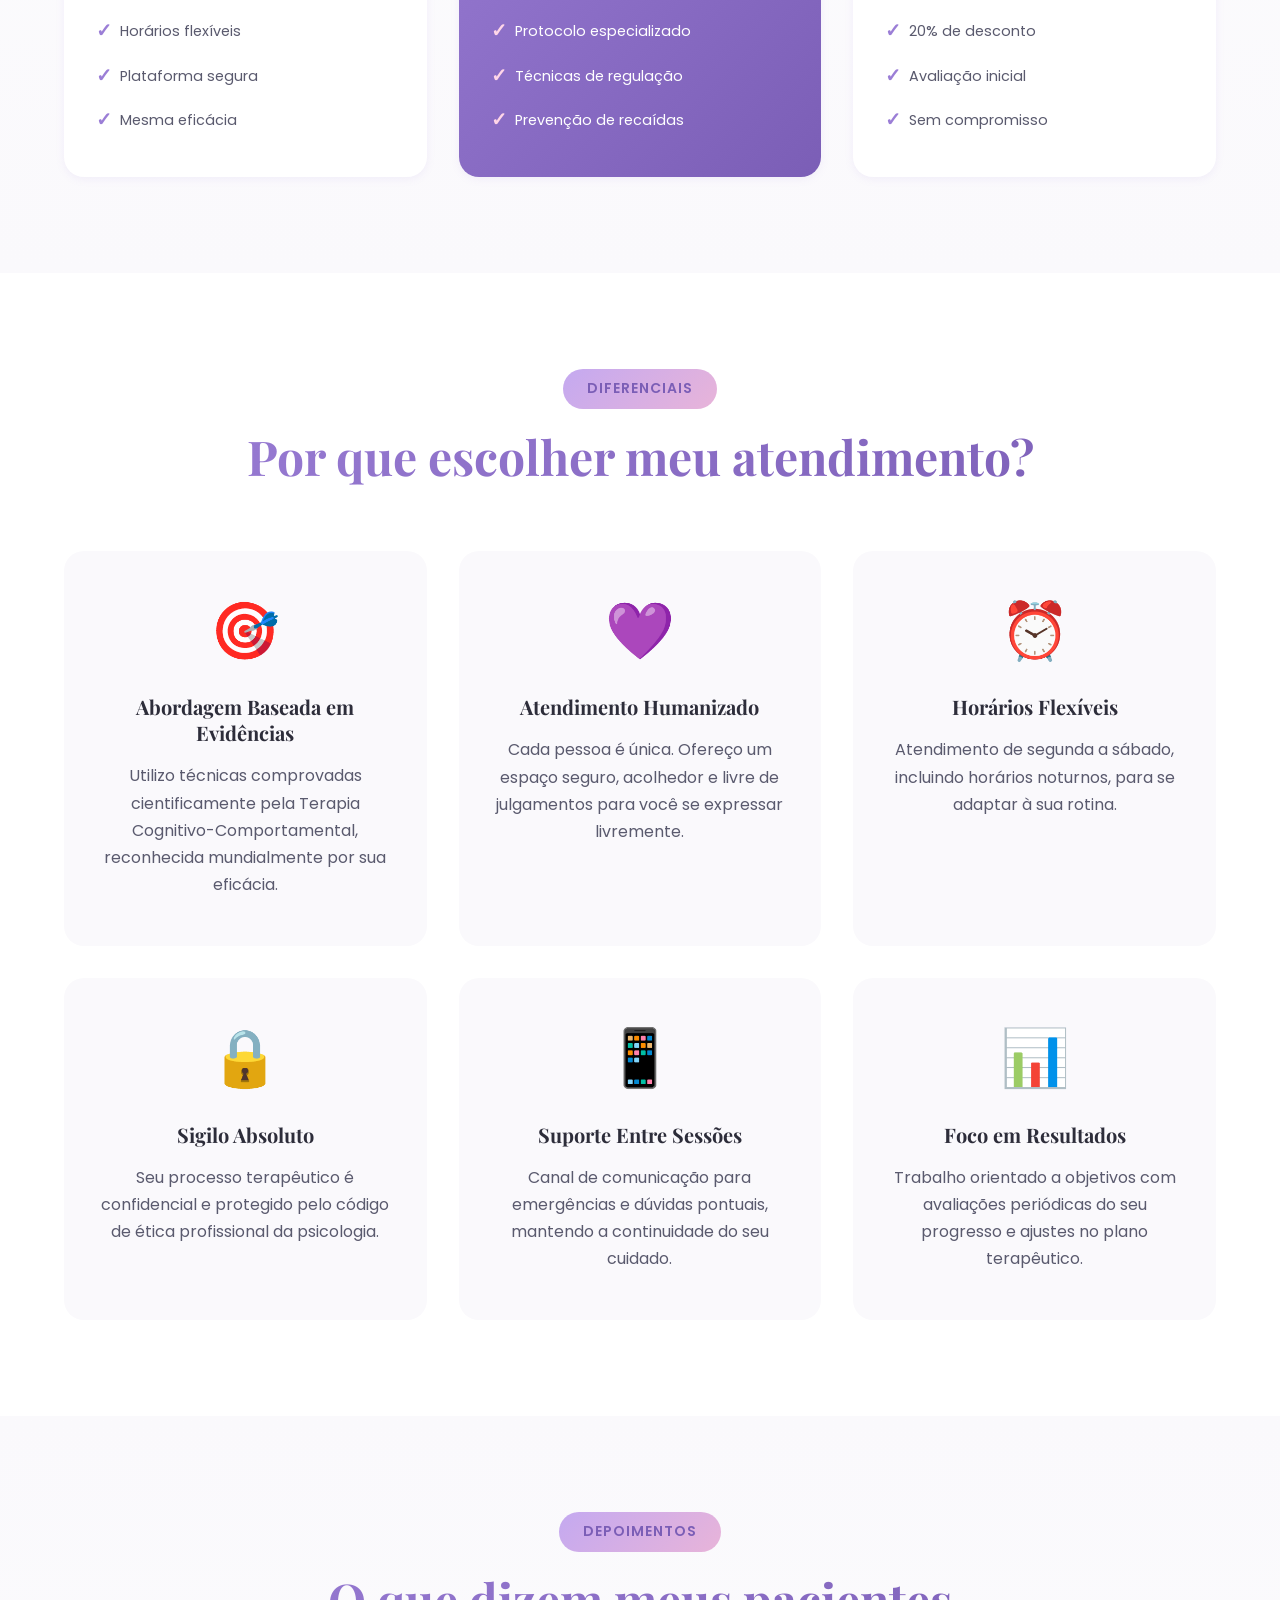
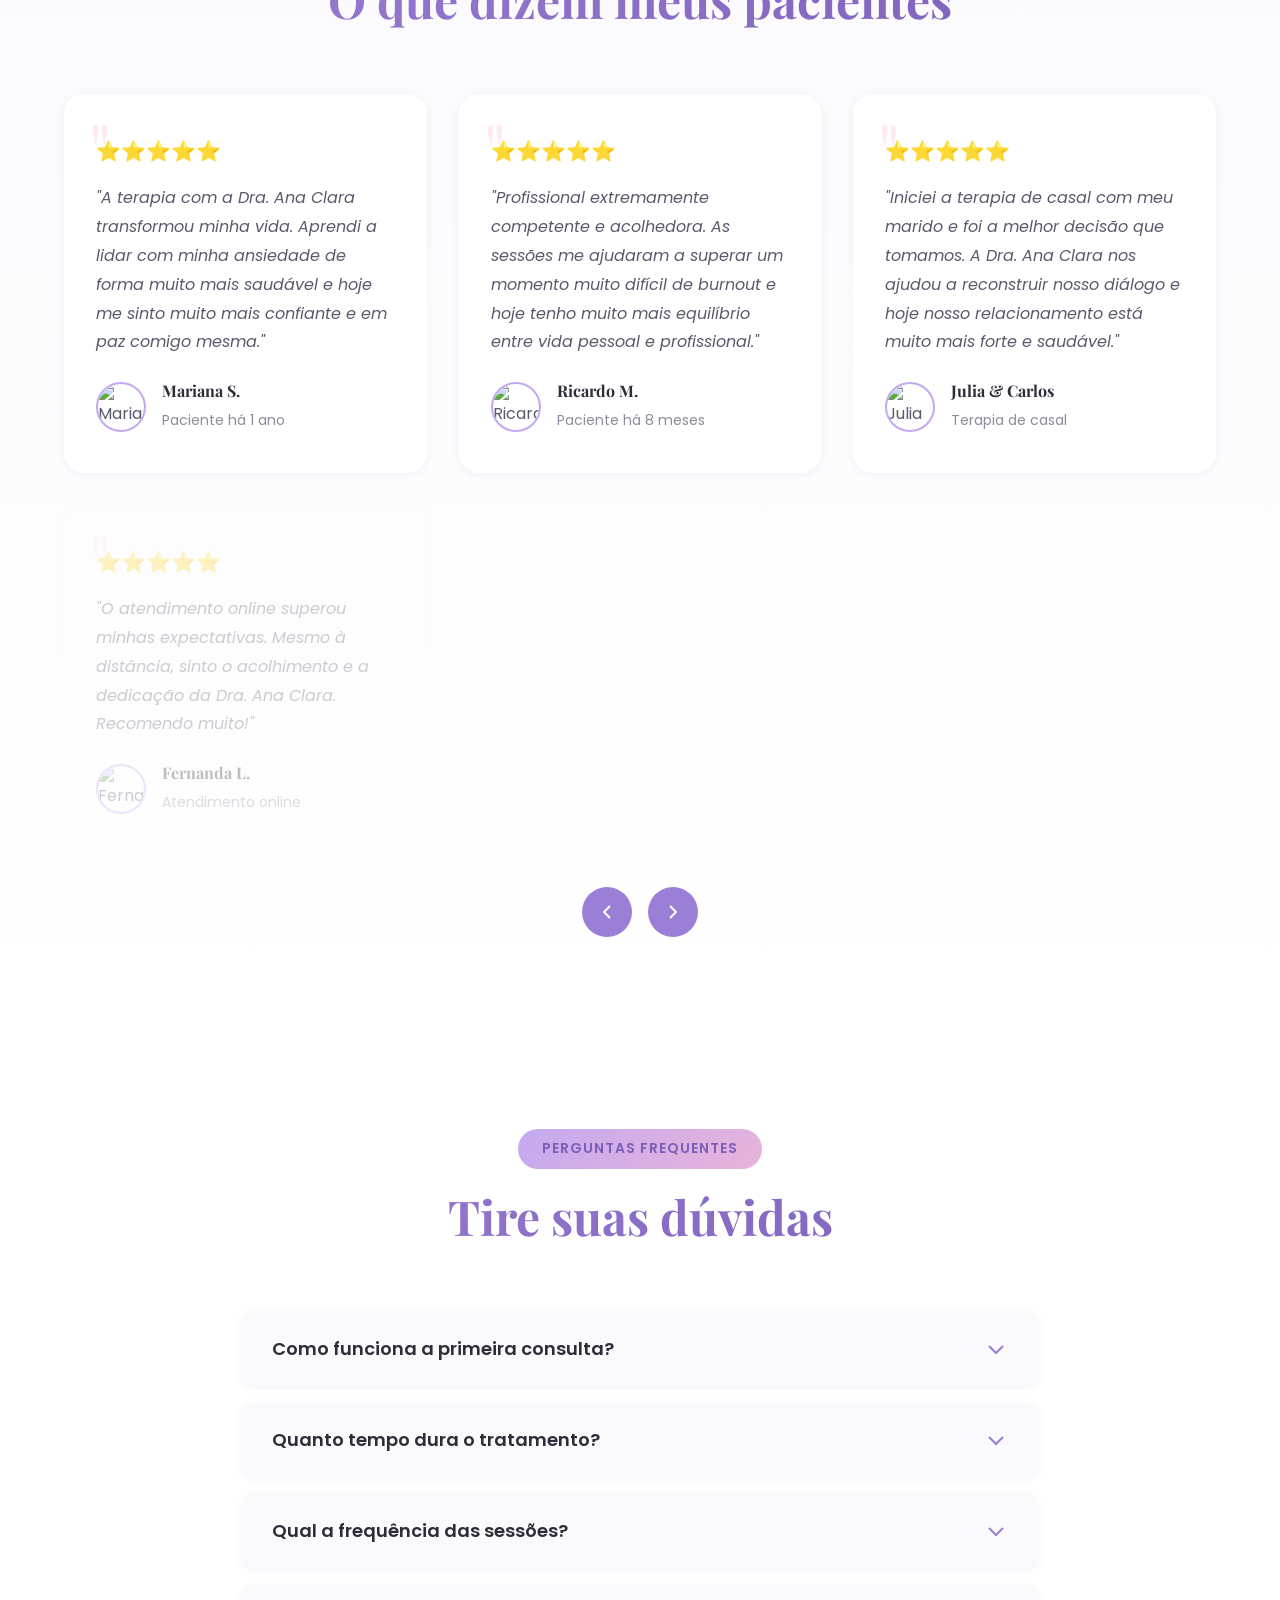
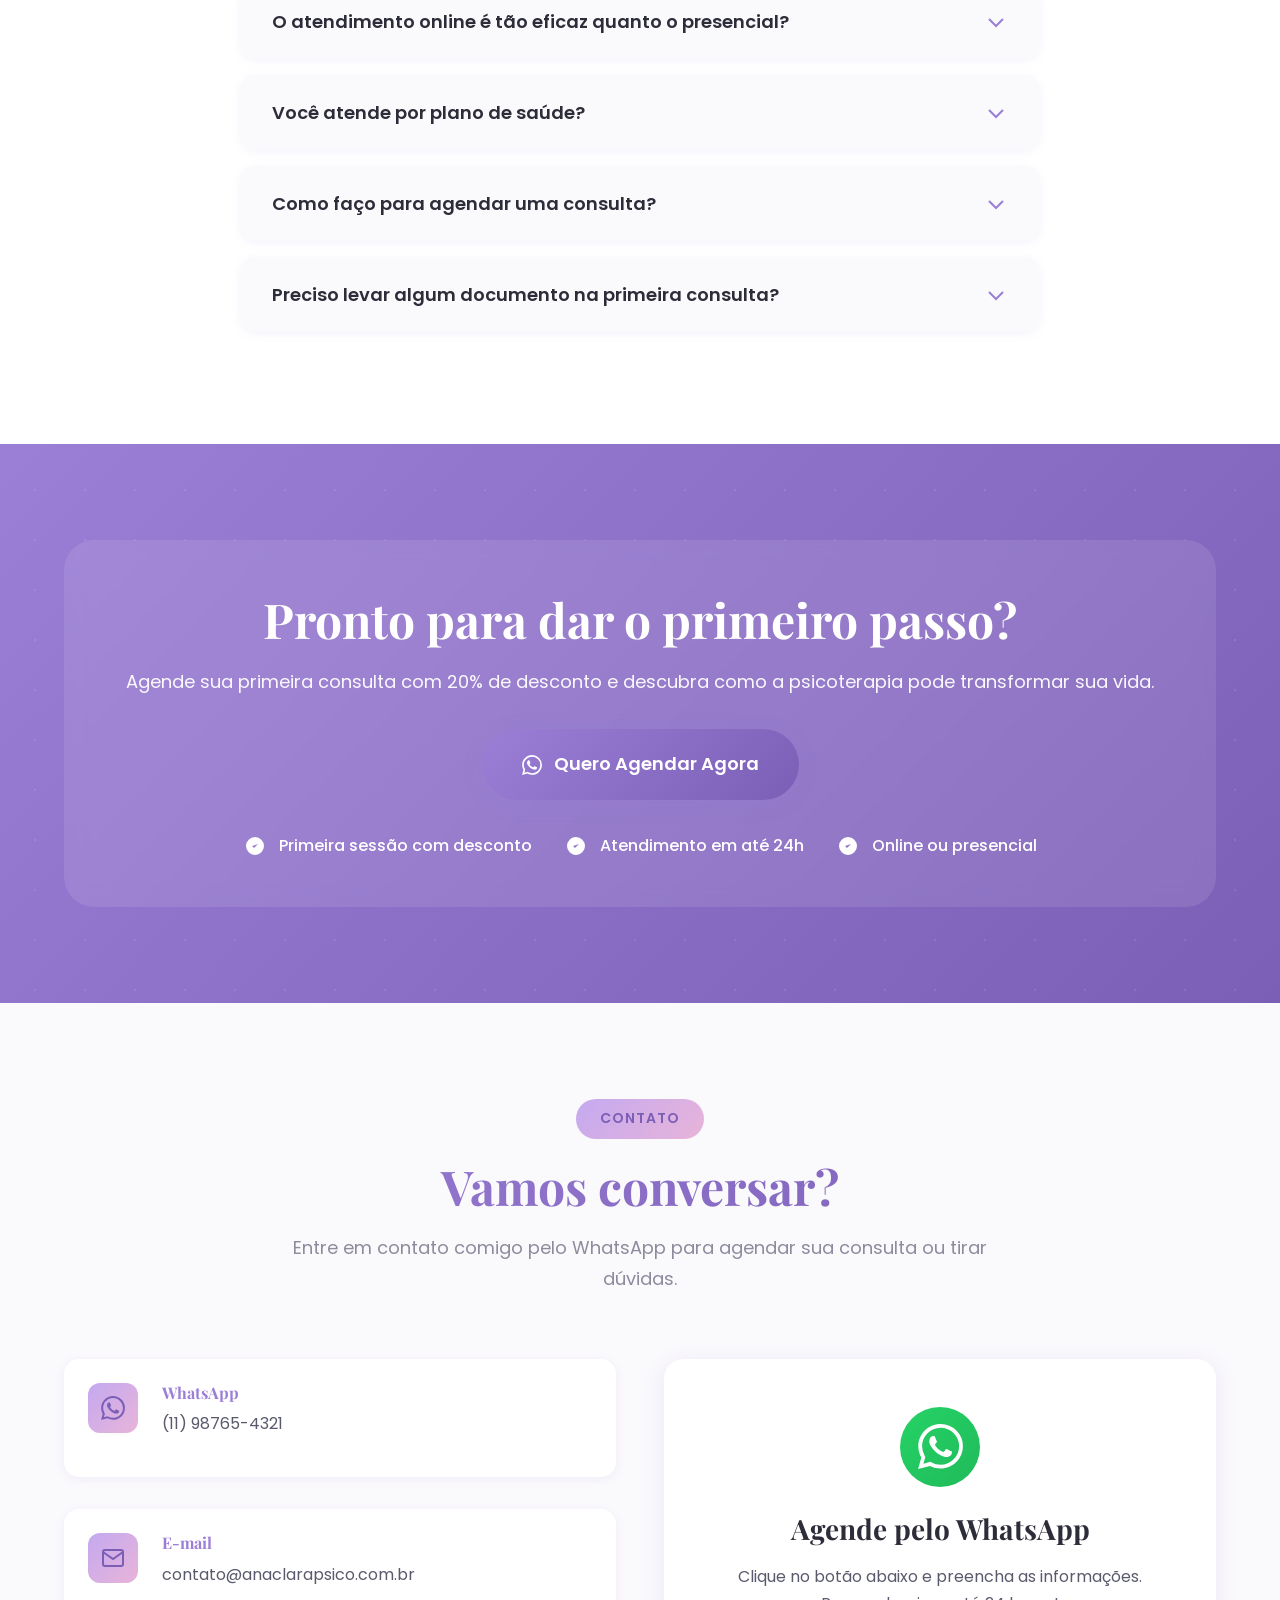
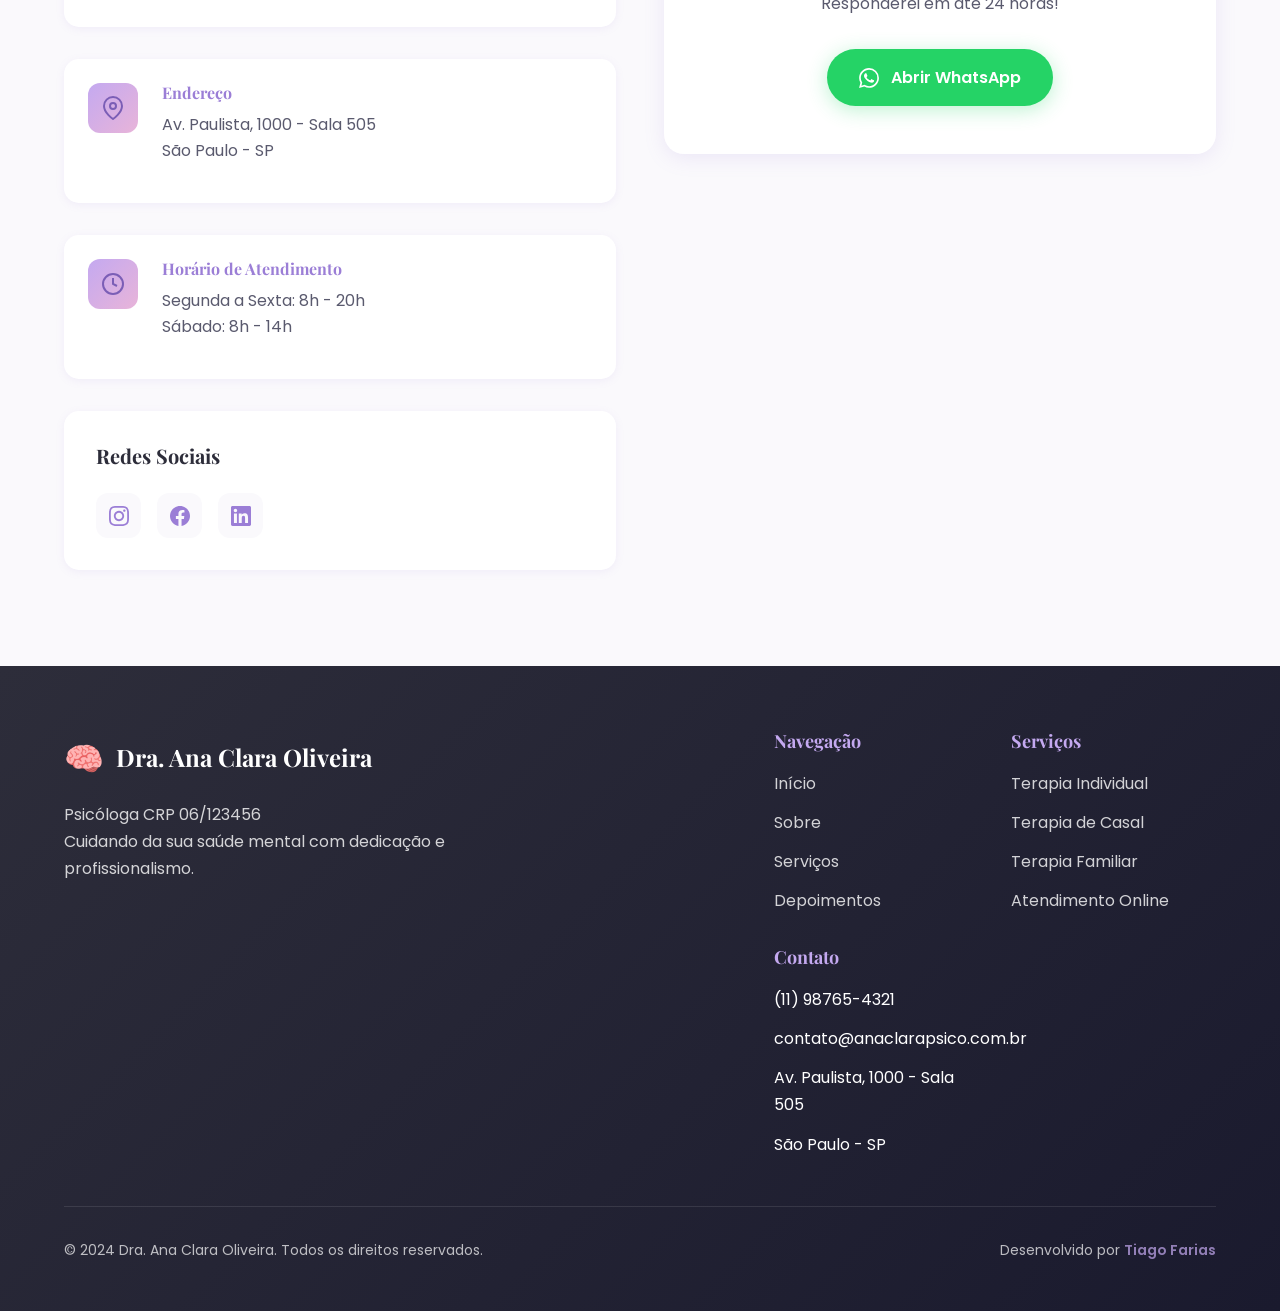
==== commit 2cb67848: "Adicionar thumbnail profissional e meta tags de redes sociais - Criar thumbnail otimizado (1200x630p" ====
--- a/site/index.html
+++ b/site/index.html
@@ -3,10 +3,31 @@
 <head>
   <meta charset="UTF-8">
   <meta name="viewport" content="width=device-width, initial-scale=1.0">
+  <meta name="theme-color" content="#9b7ed6">
   <meta name="description" content="Dra. Ana Clara Oliveira - Psicóloga especializada em Terapia Cognitivo-Comportamental, Ansiedade e Burnout. Atendimento presencial e online com horários flexíveis.">
   <meta name="keywords" content="psicóloga, terapia online, ansiedade, burnout, terapia cognitivo-comportamental, psicoterapia">
   <meta name="author" content="Dra. Ana Clara Oliveira">
   <title>Dra. Ana Clara Oliveira | Psicóloga CRP 06/123456</title>
+  
+  <!-- Open Graph / Facebook -->
+  <meta property="og:type" content="website">
+  <meta property="og:url" content="https://anaclarapsico.com.br">
+  <meta property="og:title" content="Dra. Ana Clara Oliveira | Psicóloga CRP 06/123456">
+  <meta property="og:description" content="Psicóloga especializada em Terapia Cognitivo-Comportamental. Atendimento presencial e online para ansiedade, burnout e desafios emocionais.">
+  <meta property="og:image" content="https://anaclarapsico.com.br/images/thumbnail-og.png">
+  <meta property="og:image:width" content="1200">
+  <meta property="og:image:height" content="630">
+  <meta property="og:image:alt" content="Dra. Ana Clara Oliveira - Psicóloga especializada em TCC">
+  <meta property="og:locale" content="pt_BR">
+  <meta property="og:site_name" content="Dra. Ana Clara Oliveira - Psicóloga">
+  
+  <!-- Twitter -->
+  <meta name="twitter:card" content="summary_large_image">
+  <meta name="twitter:url" content="https://anaclarapsico.com.br">
+  <meta name="twitter:title" content="Dra. Ana Clara Oliveira | Psicóloga CRP 06/123456">
+  <meta name="twitter:description" content="Psicóloga especializada em Terapia Cognitivo-Comportamental. Atendimento presencial e online para ansiedade, burnout e desafios emocionais.">
+  <meta name="twitter:image" content="https://anaclarapsico.com.br/images/thumbnail-og.png">
+  <meta name="twitter:image:alt" content="Dra. Ana Clara Oliveira - Psicóloga especializada em TCC">
   
   <!-- Preconnect para fontes -->
   <link rel="preconnect" href="https://fonts.googleapis.com">
@@ -20,7 +41,9 @@
   <link rel="stylesheet" href="css/style.css">
   
   <!-- Favicon -->
-  <link rel="icon" type="image/svg+xml" href="data:image/svg+xml,<svg xmlns='http://www.w3.org/2000/svg' viewBox='0 0 100 100'><text y='.9em' font-size='90'>🧠</text></svg>">
+  <link rel="icon" type="image/svg+xml" href="images/favicon.svg">
+  <link rel="apple-touch-icon" sizes="180x180" href="images/thumbnail-og.png">
+  <link rel="manifest" href="/site.webmanifest">
 </head>
 <body>
 
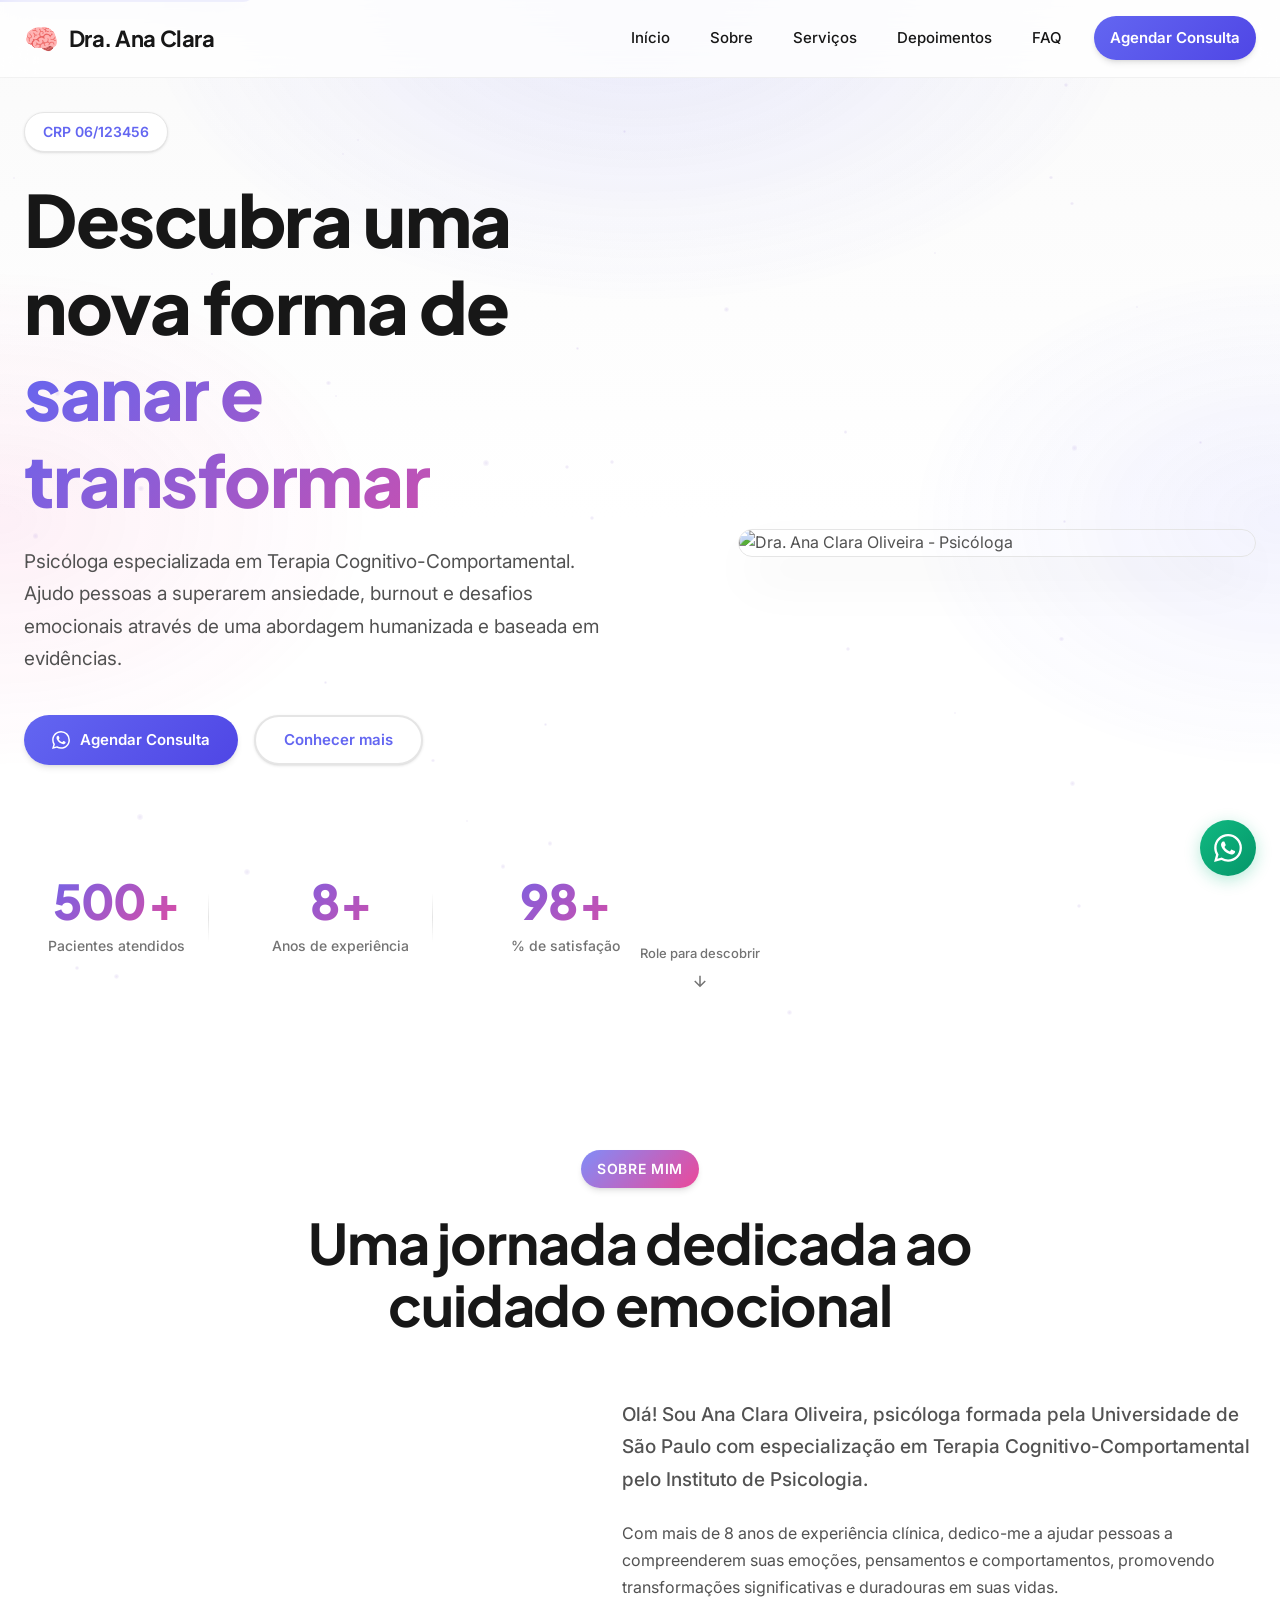
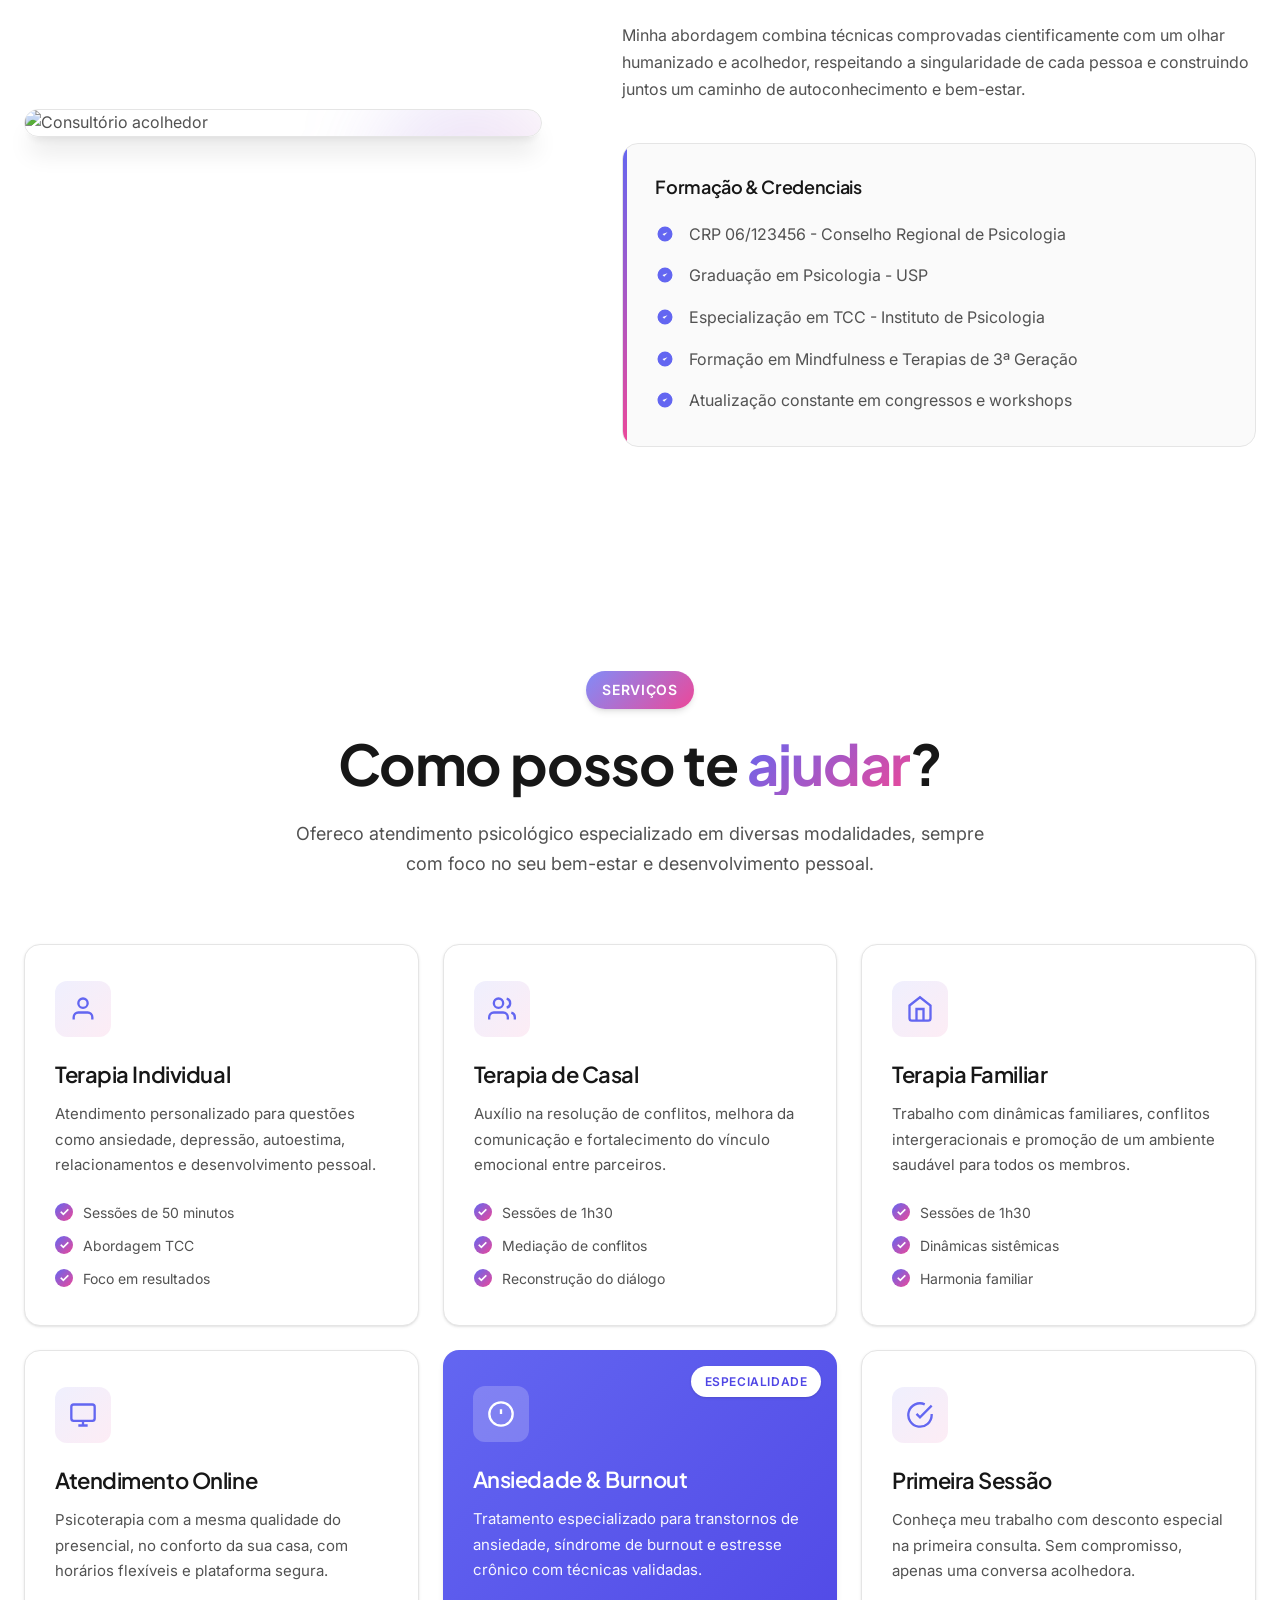
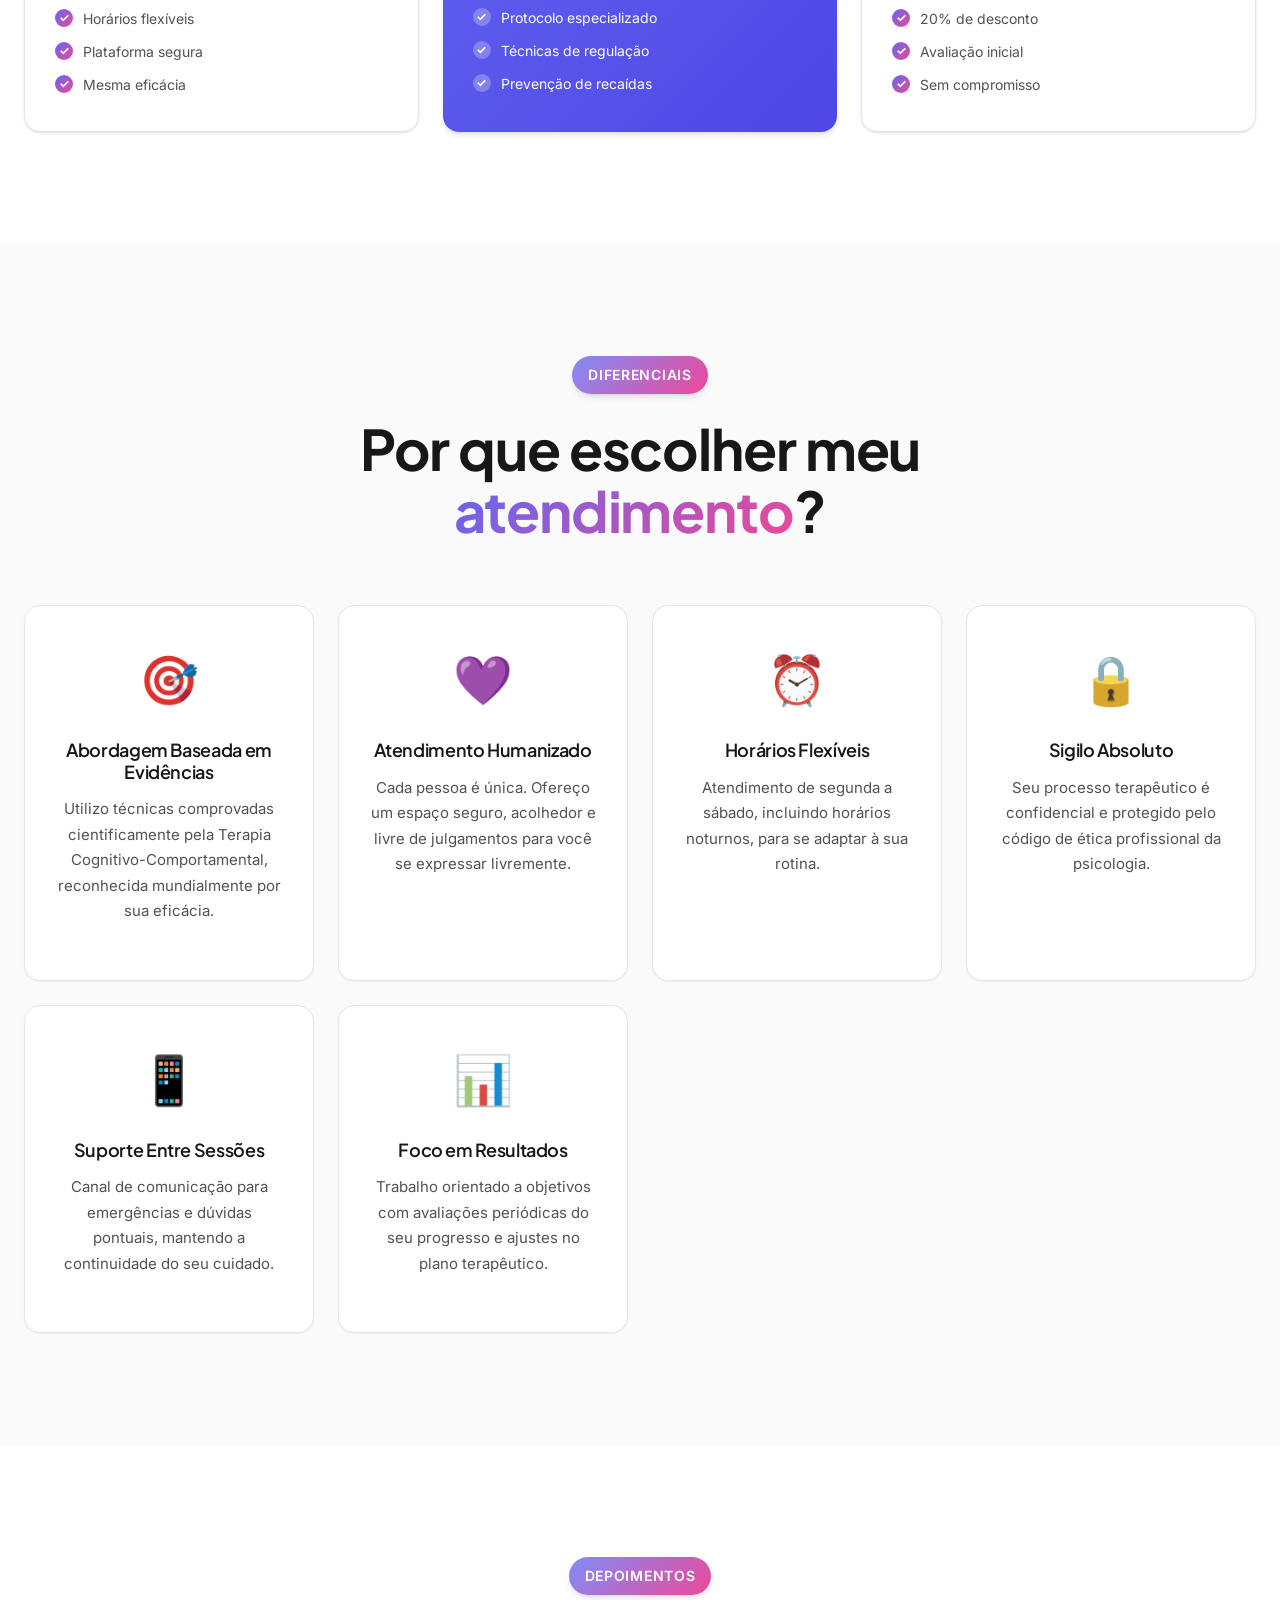
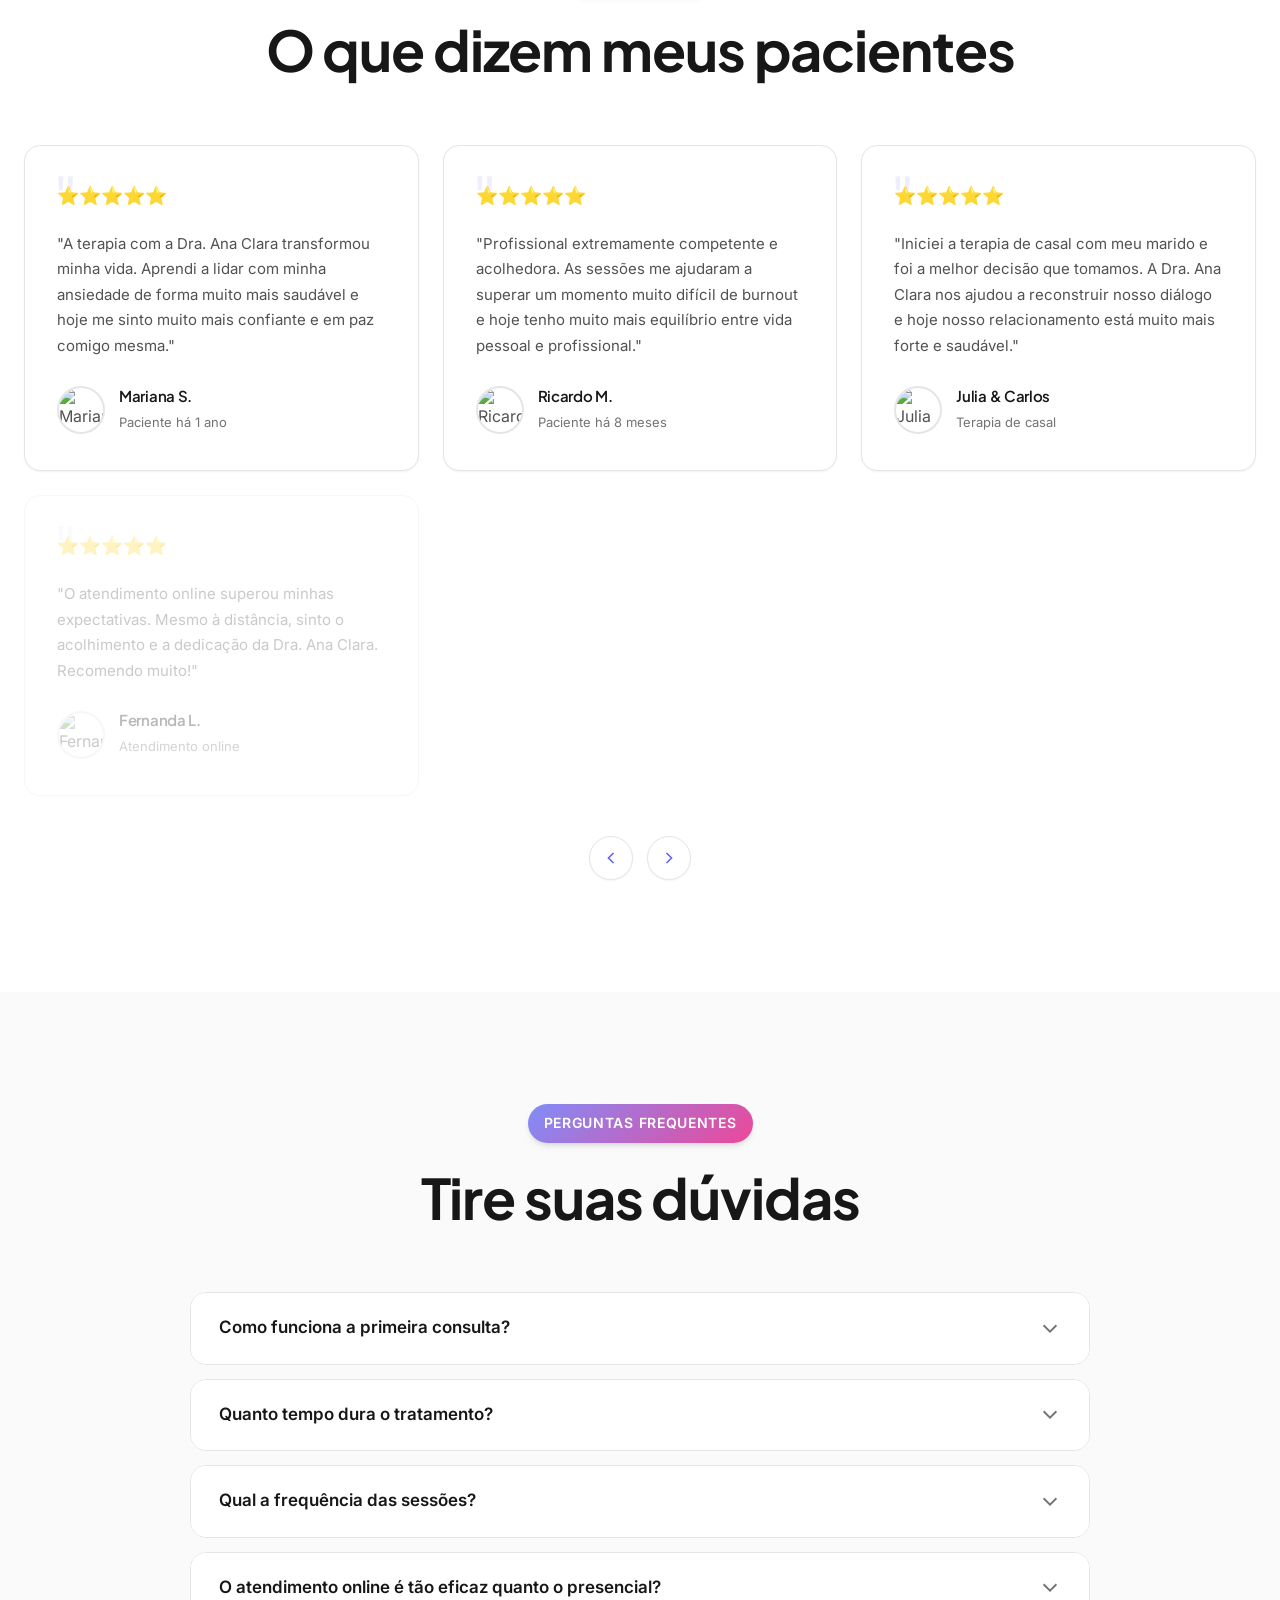
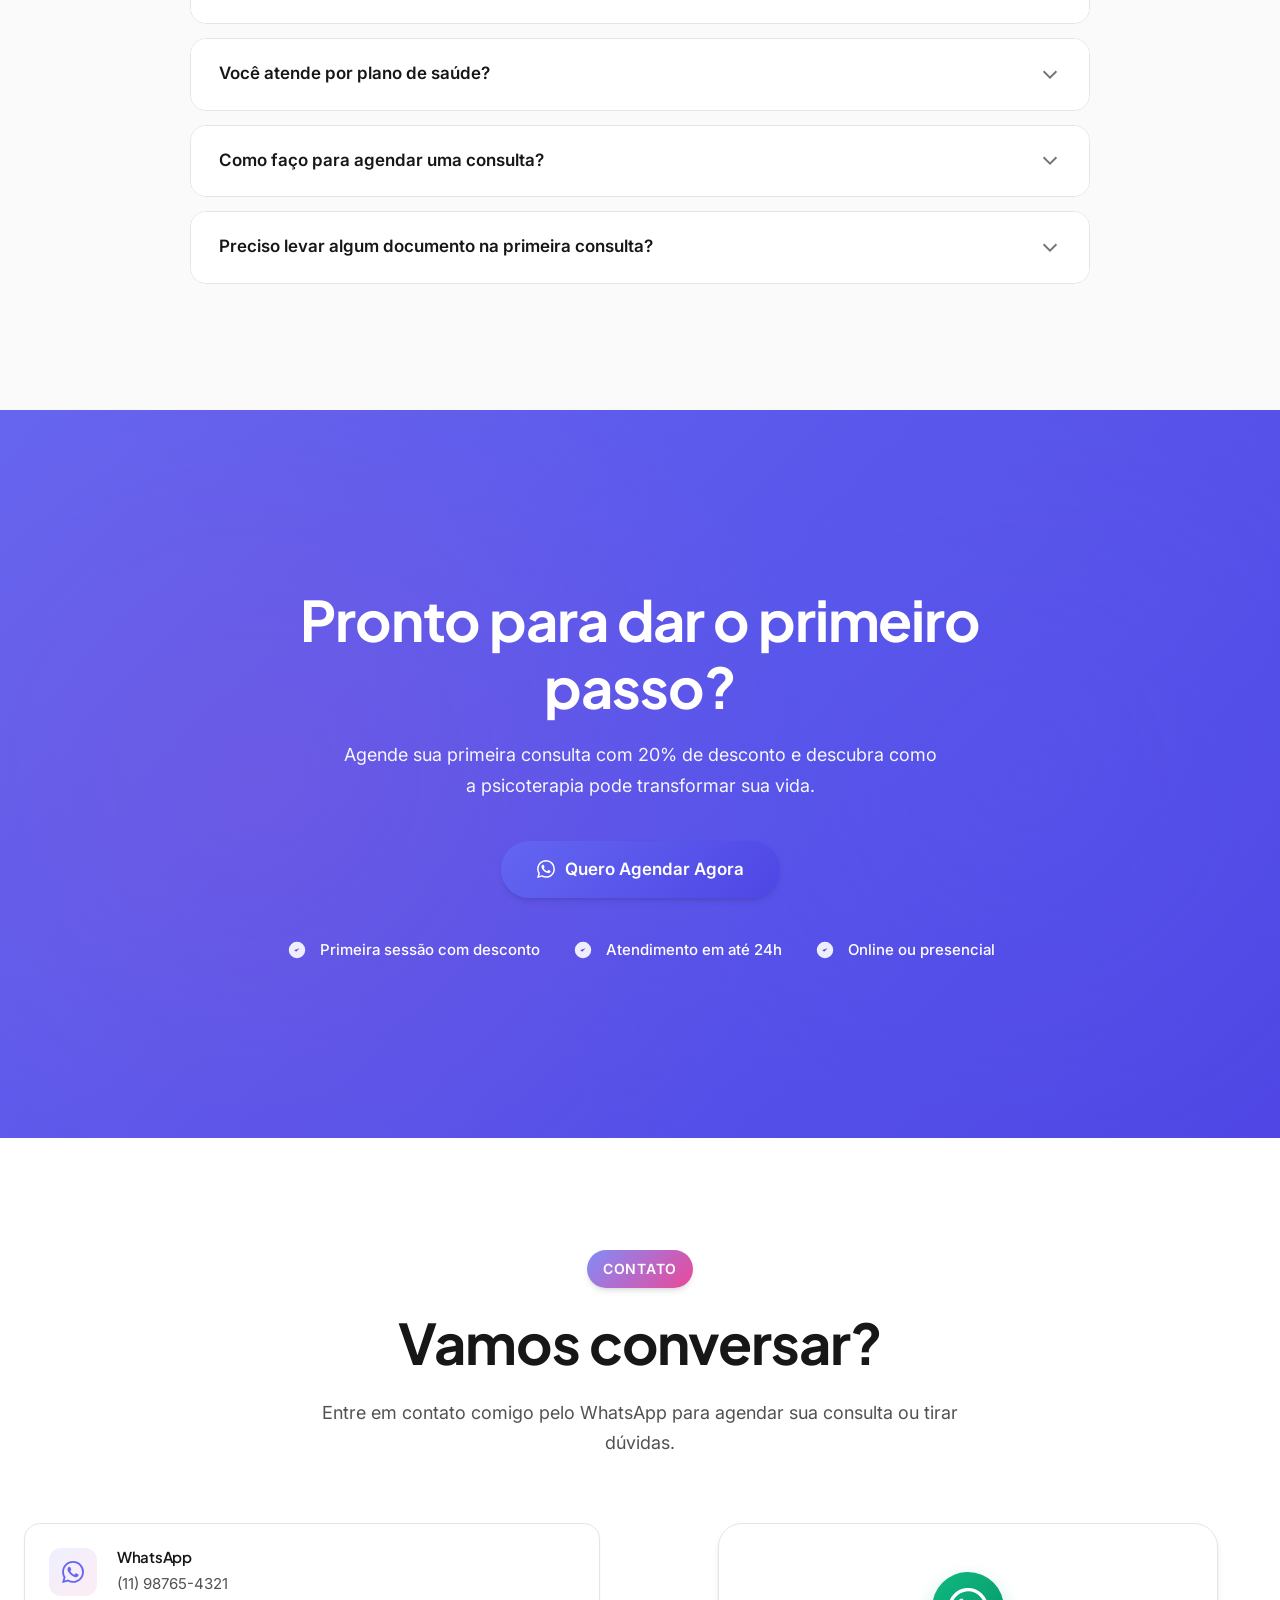
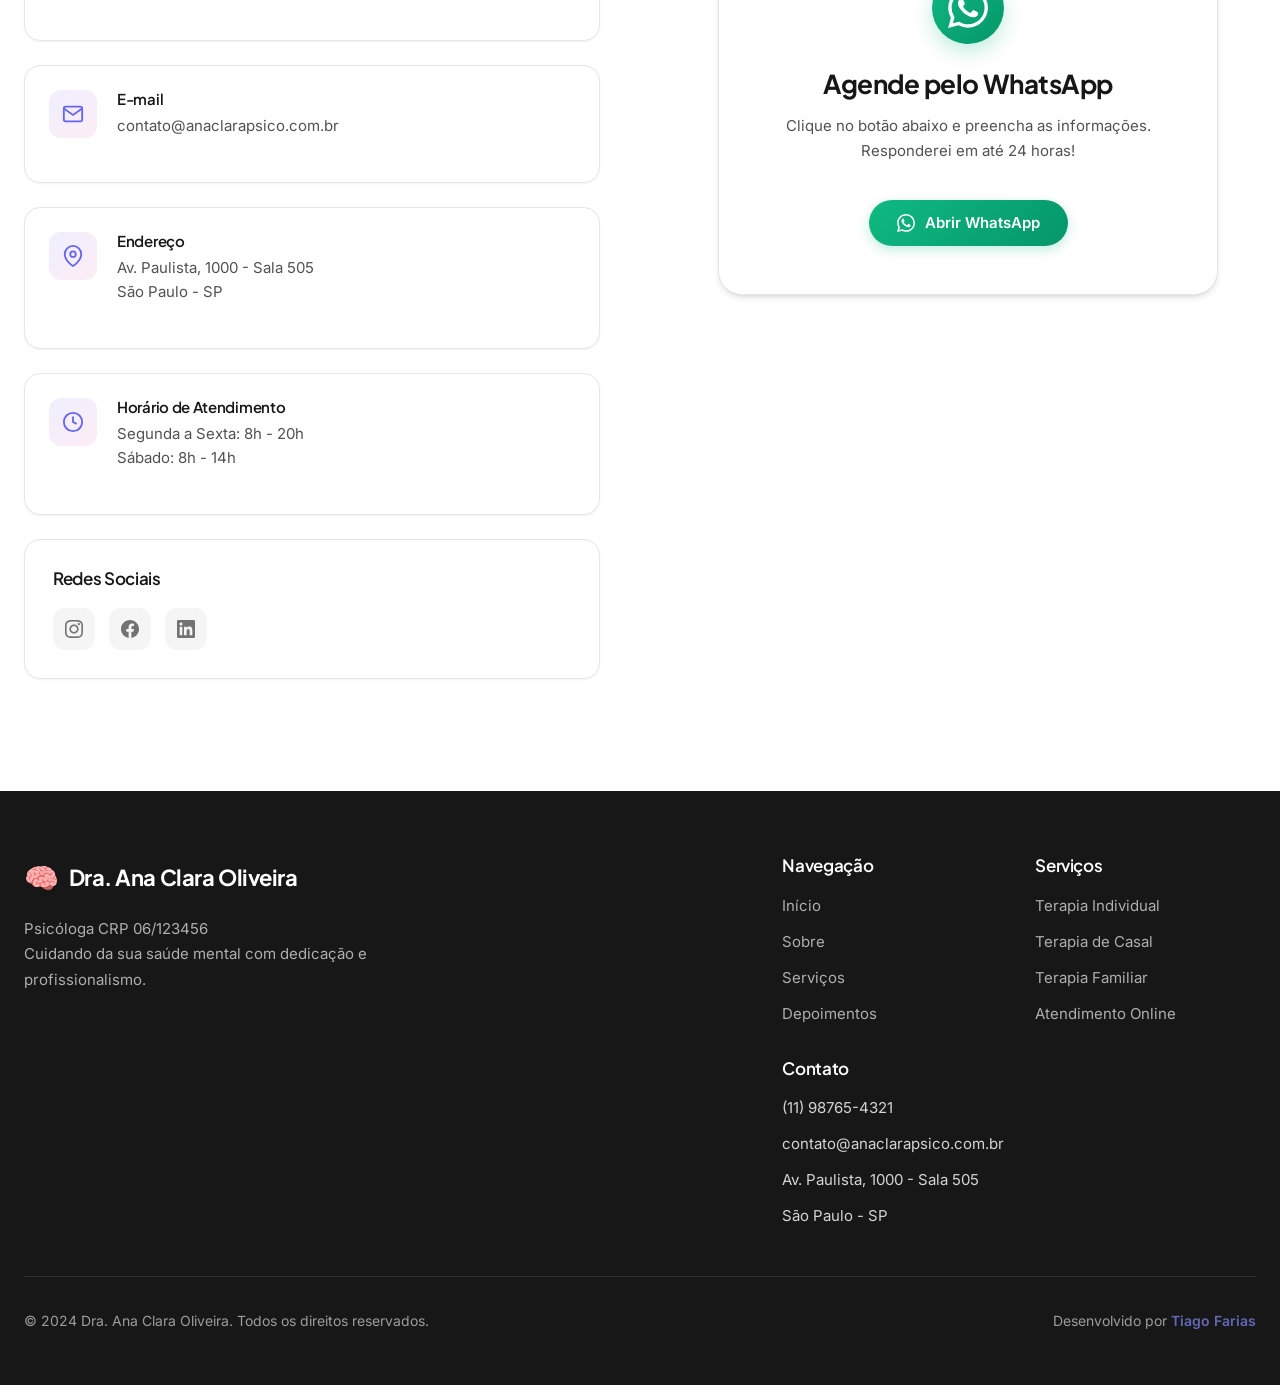
==== commit 9e0052d3: "refactor: modernizar design com nova paleta e tipografia - Atualizar paleta de cores para azul indig" ====
--- a/site/index.html
+++ b/site/index.html
@@ -3,7 +3,7 @@
 <head>
   <meta charset="UTF-8">
   <meta name="viewport" content="width=device-width, initial-scale=1.0">
-  <meta name="theme-color" content="#9b7ed6">
+  <meta name="theme-color" content="#6366f1">
   <meta name="description" content="Dra. Ana Clara Oliveira - Psicóloga especializada em Terapia Cognitivo-Comportamental, Ansiedade e Burnout. Atendimento presencial e online com horários flexíveis.">
   <meta name="keywords" content="psicóloga, terapia online, ansiedade, burnout, terapia cognitivo-comportamental, psicoterapia">
   <meta name="author" content="Dra. Ana Clara Oliveira">
@@ -32,7 +32,7 @@
   <!-- Preconnect para fontes -->
   <link rel="preconnect" href="https://fonts.googleapis.com">
   <link rel="preconnect" href="https://fonts.gstatic.com" crossorigin>
-  <link href="https://fonts.googleapis.com/css2?family=Poppins:wght@300;400;500;600;700&family=Playfair+Display:wght@400;600;700&display=swap" rel="stylesheet">
+  <link href="https://fonts.googleapis.com/css2?family=Inter:wght@400;500;600;700&family=Plus+Jakarta+Sans:wght@400;500;600;700;800&display=swap" rel="stylesheet">
   
   <!-- AOS Library para animações -->
   <link href="https://unpkg.com/aos@2.3.1/dist/aos.css" rel="stylesheet">
@@ -231,7 +231,7 @@
     <div class="container">
       <div class="section__header" data-aos="fade-up">
         <span class="section__badge">Serviços</span>
-        <h2 class="section__title">Como posso te ajudar?</h2>
+        <h2 class="section__title">Como posso te <span class="highlight">ajudar</span>?</h2>
         <p class="section__description">
           Ofereco atendimento psicológico especializado em diversas modalidades, 
           sempre com foco no seu bem-estar e desenvolvimento pessoal.
@@ -366,7 +366,7 @@
     <div class="container">
       <div class="section__header" data-aos="fade-up">
         <span class="section__badge">Diferenciais</span>
-        <h2 class="section__title">Por que escolher meu atendimento?</h2>
+        <h2 class="section__title">Por que escolher meu <span class="highlight">atendimento</span>?</h2>
       </div>
       
       <div class="differentials__grid">
--- a/site/css/style.css
+++ b/site/css/style.css
@@ -1,46 +1,70 @@
 /* ========================================
    LANDING PAGE - PSICÓLOGA
-   Dra. Ana Clara Oliveira
+   Dra. Ana Clara Oliveira - Redesign 2026
    ======================================== */
 
 /* ========== RESET & VARIABLES ========== */
 :root {
-  /* Colors */
-  --primary-color: #9b7ed6;
-  --primary-dark: #7b5eb6;
-  --primary-light: #c4a9f0;
-  --secondary-color: #e8b4d9;
-  --accent-color: #ffd6e8;
-  
-  --text-dark: #2d2d3a;
-  --text-body: #5a5a6e;
-  --text-light: #8c8c9e;
+  /* Colors - Paleta moderna e acessível */
+  --primary-color: #6366f1;
+  --primary-dark: #4f46e5;
+  --primary-light: #818cf8;
+  --secondary-color: #ec4899;
+  --accent-color: #f472b6;
+  
+  --neutral-50: #fafafa;
+  --neutral-100: #f5f5f5;
+  --neutral-200: #e5e5e5;
+  --neutral-300: #d4d4d4;
+  --neutral-400: #a3a3a3;
+  --neutral-500: #737373;
+  --neutral-600: #525252;
+  --neutral-700: #404040;
+  --neutral-800: #262626;
+  --neutral-900: #171717;
+  
+  --text-primary: var(--neutral-900);
+  --text-secondary: var(--neutral-600);
+  --text-muted: var(--neutral-500);
   
   --bg-white: #ffffff;
-  --bg-light: #faf9fc;
-  --bg-gradient-start: #f5f0ff;
-  --bg-gradient-end: #ffe5f4;
-  
-  --success: #25d366;
-  --error: #ff4d4d;
-  --warning: #ffb84d;
+  --bg-light: var(--neutral-50);
+  --bg-dark: var(--neutral-900);
+  
+  --success: #10b981;
+  --error: #ef4444;
+  --warning: #f59e0b;
   
   /* Typography */
-  --font-heading: 'Playfair Display', serif;
-  --font-body: 'Poppins', sans-serif;
+  --font-heading: 'Plus Jakarta Sans', 'Poppins', sans-serif;
+  --font-body: 'Inter', 'Poppins', sans-serif;
   
   /* Spacing */
-  --section-spacing: 6rem;
-  --container-width: 1200px;
+  --section-spacing: 7rem;
+  --container-width: 1280px;
+  --container-padding: 1.5rem;
   
   /* Effects */
-  --shadow-sm: 0 2px 8px rgba(155, 126, 214, 0.1);
-  --shadow-md: 0 4px 20px rgba(155, 126, 214, 0.15);
-  --shadow-lg: 0 8px 40px rgba(155, 126, 214, 0.2);
-  --shadow-xl: 0 20px 60px rgba(155, 126, 214, 0.25);
-  
-  --transition-base: 0.3s ease;
-  --transition-slow: 0.5s ease;
+  --shadow-xs: 0 1px 2px 0 rgb(0 0 0 / 0.05);
+  --shadow-sm: 0 1px 3px 0 rgb(0 0 0 / 0.1), 0 1px 2px -1px rgb(0 0 0 / 0.1);
+  --shadow-md: 0 4px 6px -1px rgb(0 0 0 / 0.1), 0 2px 4px -2px rgb(0 0 0 / 0.1);
+  --shadow-lg: 0 10px 15px -3px rgb(0 0 0 / 0.1), 0 4px 6px -4px rgb(0 0 0 / 0.1);
+  --shadow-xl: 0 20px 25px -5px rgb(0 0 0 / 0.1), 0 8px 10px -6px rgb(0 0 0 / 0.1);
+  --shadow-2xl: 0 25px 50px -12px rgb(0 0 0 / 0.25);
+  
+  --blur-sm: 4px;
+  --blur-md: 12px;
+  --blur-lg: 16px;
+  
+  --radius-sm: 0.5rem;
+  --radius-md: 0.75rem;
+  --radius-lg: 1rem;
+  --radius-xl: 1.5rem;
+  --radius-full: 9999px;
+  
+  --transition-base: 150ms cubic-bezier(0.4, 0, 0.2, 1);
+  --transition-smooth: 300ms cubic-bezier(0.4, 0, 0.2, 1);
+  --transition-slow: 500ms cubic-bezier(0.4, 0, 0.2, 1);
   
   /* Z-index */
   --z-fixed: 100;
@@ -48,7 +72,9 @@
   --z-float: 500;
 }
 
-* {
+*,
+*::before,
+*::after {
   margin: 0;
   padding: 0;
   box-sizing: border-box;
@@ -57,13 +83,16 @@
 html {
   scroll-behavior: smooth;
   overflow-x: hidden;
+  -webkit-font-smoothing: antialiased;
+  -moz-osx-font-smoothing: grayscale;
 }
 
 body {
   font-family: var(--font-body);
   font-size: 16px;
-  line-height: 1.7;
-  color: var(--text-body);
+  font-weight: 400;
+  line-height: 1.6;
+  color: var(--text-secondary);
   background-color: var(--bg-white);
   overflow-x: hidden;
 }
@@ -71,24 +100,44 @@
 /* ========== TYPOGRAPHY ========== */
 h1, h2, h3, h4, h5, h6 {
   font-family: var(--font-heading);
-  color: var(--text-dark);
-  line-height: 1.3;
+  color: var(--text-primary);
+  line-height: 1.2;
   font-weight: 700;
-}
-
-h1 { font-size: clamp(2.5rem, 5vw, 4rem); }
-h2 { font-size: clamp(2rem, 4vw, 3rem); }
-h3 { font-size: clamp(1.5rem, 3vw, 2rem); }
-h4 { font-size: clamp(1.25rem, 2.5vw, 1.5rem); }
+  letter-spacing: -0.02em;
+}
+
+h1 { 
+  font-size: clamp(2.5rem, 6vw, 4.5rem); 
+  font-weight: 800;
+}
+h2 { 
+  font-size: clamp(2rem, 4.5vw, 3.5rem); 
+  font-weight: 700;
+}
+h3 { 
+  font-size: clamp(1.5rem, 3vw, 2.25rem); 
+  font-weight: 600;
+}
+h4 { 
+  font-size: clamp(1.25rem, 2.5vw, 1.75rem); 
+  font-weight: 600;
+}
 
 p {
-  margin-bottom: 1rem;
+  margin-bottom: 1.25rem;
+  line-height: 1.7;
 }
 
 a {
   text-decoration: none;
   color: inherit;
-  transition: var(--transition-base);
+  transition: var(--transition-smooth);
+}
+
+a:focus-visible {
+  outline: 2px solid var(--primary-color);
+  outline-offset: 4px;
+  border-radius: var(--radius-sm);
 }
 
 img {
@@ -101,7 +150,8 @@
 .container {
   max-width: var(--container-width);
   margin: 0 auto;
-  padding: 0 1.5rem;
+  padding: 0 var(--container-padding);
+  width: 100%;
 }
 
 .section {
@@ -109,126 +159,138 @@
   position: relative;
 }
 
+.section--alt {
+  background: var(--bg-light);
+}
+
 .section__header {
   text-align: center;
   margin-bottom: 4rem;
+  max-width: 800px;
+  margin-left: auto;
+  margin-right: auto;
 }
 
 .section__badge {
-  display: inline-block;
-  padding: 0.5rem 1.5rem;
-  background: linear-gradient(135deg, var(--primary-light), var(--secondary-color));
-  color: var(--primary-dark);
-  border-radius: 50px;
+  display: inline-flex;
+  align-items: center;
+  gap: 0.5rem;
+  padding: 0.5rem 1rem;
+  background: linear-gradient(135deg, var(--primary-light) 0%, var(--secondary-color) 100%);
+  color: white;
+  border-radius: var(--radius-full);
   font-size: 0.875rem;
   font-weight: 600;
   text-transform: uppercase;
-  letter-spacing: 1px;
-  margin-bottom: 1rem;
-  animation: float 3s ease-in-out infinite;
-}
-
-@keyframes float {
-  0%, 100% { transform: translateY(0); }
-  50% { transform: translateY(-10px); }
+  letter-spacing: 0.05em;
+  margin-bottom: 1.5rem;
+  box-shadow: var(--shadow-md);
+  transition: var(--transition-smooth);
+}
+
+.section__badge:hover {
+  transform: translateY(-2px);
+  box-shadow: var(--shadow-lg);
 }
 
 .section__title {
-  margin-bottom: 1rem;
-  background: linear-gradient(135deg, var(--primary-color), var(--primary-dark));
+  margin-bottom: 1.5rem;
+  color: var(--text-primary);
+  line-height: 1.1;
+}
+
+.section__title .highlight {
+  background: linear-gradient(135deg, var(--primary-color) 0%, var(--secondary-color) 100%);
   -webkit-background-clip: text;
   -webkit-text-fill-color: transparent;
   background-clip: text;
+  display: inline-block;
 }
 
 .section__description {
   max-width: 700px;
   margin: 0 auto;
   font-size: 1.125rem;
-  color: var(--text-light);
+  line-height: 1.7;
+  color: var(--text-secondary);
 }
 
 /* ========== BUTTONS ========== */
 .btn {
   display: inline-flex;
   align-items: center;
-  gap: 0.75rem;
-  padding: 1rem 2rem;
+  justify-content: center;
+  gap: 0.625rem;
+  padding: 0.875rem 1.75rem;
   border: none;
-  border-radius: 50px;
+  border-radius: var(--radius-full);
   font-family: var(--font-body);
-  font-size: 1rem;
+  font-size: 0.9375rem;
   font-weight: 600;
+  line-height: 1.2;
+  text-align: center;
   cursor: pointer;
-  transition: all var(--transition-base);
+  transition: all var(--transition-smooth);
   position: relative;
   overflow: hidden;
-  z-index: 1;
-}
-
-.btn::before {
-  content: '';
-  position: absolute;
-  top: 50%;
-  left: 50%;
-  width: 0;
-  height: 0;
-  border-radius: 50%;
-  background: rgba(255, 255, 255, 0.3);
-  transform: translate(-50%, -50%);
-  transition: width 0.6s, height 0.6s;
-  z-index: -1;
-}
-
-.btn:hover::before {
-  width: 300px;
-  height: 300px;
+  white-space: nowrap;
+}
+
+.btn:active {
+  transform: scale(0.98);
 }
 
 .btn svg {
-  width: 20px;
-  height: 20px;
+  width: 18px;
+  height: 18px;
   flex-shrink: 0;
 }
 
 .btn--primary {
-  background: linear-gradient(135deg, var(--primary-color), var(--primary-dark));
+  background: linear-gradient(135deg, var(--primary-color) 0%, var(--primary-dark) 100%);
   color: white;
   box-shadow: var(--shadow-md);
 }
 
 .btn--primary:hover {
-  transform: translateY(-3px);
+  transform: translateY(-2px);
   box-shadow: var(--shadow-lg);
+  filter: brightness(1.05);
 }
 
 .btn--secondary {
   background: white;
   color: var(--primary-color);
-  border: 2px solid var(--primary-color);
+  border: 2px solid var(--neutral-200);
+  box-shadow: var(--shadow-sm);
 }
 
 .btn--secondary:hover {
-  background: var(--primary-color);
+  background: var(--neutral-50);
+  border-color: var(--primary-color);
+  transform: translateY(-2px);
+  box-shadow: var(--shadow-md);
+}
+
+.btn--whatsapp {
+  background: linear-gradient(135deg, #10b981 0%, #059669 100%);
   color: white;
-  transform: translateY(-3px);
-}
-
-.btn--whatsapp {
-  background: var(--success);
-  color: white;
-  box-shadow: 0 4px 20px rgba(37, 211, 102, 0.3);
+  box-shadow: 0 4px 12px rgba(16, 185, 129, 0.25);
 }
 
 .btn--whatsapp:hover {
-  background: #20ba5a;
-  transform: translateY(-3px);
-  box-shadow: 0 6px 30px rgba(37, 211, 102, 0.4);
+  transform: translateY(-2px);
+  box-shadow: 0 8px 20px rgba(16, 185, 129, 0.35);
+  filter: brightness(1.05);
 }
 
 .btn--large {
-  padding: 1.25rem 2.5rem;
-  font-size: 1.125rem;
+  padding: 1.125rem 2.25rem;
+  font-size: 1.0625rem;
+}
+
+.btn--block {
+  width: 100%;
 }
 
 /* ========== HEADER/NAVIGATION ========== */
@@ -237,61 +299,67 @@
   top: 0;
   left: 0;
   width: 100%;
+  background: rgba(255, 255, 255, 0.8);
+  backdrop-filter: blur(var(--blur-lg));
+  -webkit-backdrop-filter: blur(var(--blur-lg));
+  border-bottom: 1px solid rgba(0, 0, 0, 0.05);
+  z-index: var(--z-fixed);
+  transition: all var(--transition-smooth);
+}
+
+.header.scrolled {
   background: rgba(255, 255, 255, 0.95);
-  backdrop-filter: blur(10px);
   box-shadow: var(--shadow-sm);
-  z-index: var(--z-fixed);
-  transition: all var(--transition-base);
-}
-
-.header.scrolled {
-  background: rgba(255, 255, 255, 0.98);
-  box-shadow: var(--shadow-md);
+  border-bottom-color: rgba(0, 0, 0, 0.1);
 }
 
 .nav {
   display: flex;
   justify-content: space-between;
   align-items: center;
-  padding: 1rem 1.5rem;
+  padding: 1rem var(--container-padding);
+  max-width: var(--container-width);
+  margin: 0 auto;
 }
 
 .nav__logo {
   display: flex;
   align-items: center;
-  gap: 0.75rem;
+  gap: 0.625rem;
   font-family: var(--font-heading);
-  font-size: 1.5rem;
+  font-size: 1.375rem;
   font-weight: 700;
-  color: var(--primary-color);
-  transition: transform var(--transition-base);
+  color: var(--text-primary);
+  transition: var(--transition-smooth);
+  letter-spacing: -0.02em;
 }
 
 .nav__logo:hover {
-  transform: scale(1.05);
+  opacity: 0.8;
 }
 
 .nav__logo-icon {
-  font-size: 2rem;
-  animation: pulse 2s ease-in-out infinite;
+  font-size: 1.75rem;
+  animation: pulse 3s ease-in-out infinite;
 }
 
 @keyframes pulse {
   0%, 100% { transform: scale(1); }
-  50% { transform: scale(1.1); }
+  50% { transform: scale(1.08); }
 }
 
 .nav__menu {
   position: fixed;
   top: 0;
   right: -100%;
-  width: 280px;
+  width: min(320px, 85vw);
   height: 100vh;
   background: white;
-  box-shadow: -4px 0 20px rgba(0, 0, 0, 0.1);
-  padding: 3rem 2rem;
-  transition: right 0.4s ease;
+  box-shadow: var(--shadow-2xl);
+  padding: 4rem 2rem 2rem;
+  transition: right 0.35s cubic-bezier(0.4, 0, 0.2, 1);
   z-index: var(--z-fixed);
+  overflow-y: auto;
 }
 
 .nav__menu.show {
@@ -302,43 +370,65 @@
   list-style: none;
   display: flex;
   flex-direction: column;
-  gap: 1.5rem;
+  gap: 0.5rem;
 }
 
 .nav__link {
-  color: var(--text-dark);
+  display: block;
+  color: var(--text-primary);
   font-weight: 500;
-  transition: color var(--transition-base);
+  font-size: 1.0625rem;
+  transition: var(--transition-smooth);
+  padding: 0.875rem 1rem;
+  border-radius: var(--radius-md);
   position: relative;
-  padding: 0.5rem 0;
-}
-
-.nav__link::after {
+}
+
+.nav__link:hover,
+.nav__link:focus-visible {
+  background: var(--neutral-100);
+  color: var(--primary-color);
+}
+
+.nav__link::before {
   content: '';
   position: absolute;
-  bottom: 0;
   left: 0;
-  width: 0;
-  height: 2px;
+  top: 50%;
+  transform: translateY(-50%) scaleX(0);
+  width: 3px;
+  height: 60%;
   background: var(--primary-color);
-  transition: width var(--transition-base);
-}
-
-.nav__link:hover::after {
-  width: 100%;
+  border-radius: var(--radius-sm);
+  transition: var(--transition-smooth);
+  transform-origin: left;
+}
+
+.nav__link:hover::before {
+  transform: translateY(-50%) scaleX(1);
 }
 
 .nav__cta {
-  background: linear-gradient(135deg, var(--primary-color), var(--primary-dark));
+  background: linear-gradient(135deg, var(--primary-color) 0%, var(--primary-dark) 100%);
   color: white !important;
-  padding: 0.75rem 1.5rem;
-  border-radius: 50px;
-  display: inline-block;
-  margin-top: 1rem;
-}
-
-.nav__cta::after {
+  padding: 0.875rem 1.75rem;
+  border-radius: var(--radius-full);
+  display: inline-flex;
+  align-items: center;
+  justify-content: center;
+  margin-top: 1.5rem;
+  box-shadow: var(--shadow-md);
+  font-weight: 600;
+}
+
+.nav__cta::before {
   display: none;
+}
+
+.nav__cta:hover {
+  background: linear-gradient(135deg, var(--primary-dark) 0%, var(--primary-color) 100%);
+  transform: translateY(-2px);
+  box-shadow: var(--shadow-lg);
 }
 
 .nav__toggle,
@@ -349,27 +439,28 @@
   width: 40px;
   height: 40px;
   border: none;
-  background: none;
-  color: var(--primary-color);
+  background: var(--neutral-100);
+  color: var(--text-primary);
   cursor: pointer;
-  transition: transform var(--transition-base);
+  border-radius: var(--radius-md);
+  transition: var(--transition-smooth);
 }
 
 .nav__toggle:hover,
 .nav__close:hover {
-  transform: scale(1.1);
+  background: var(--neutral-200);
 }
 
 .nav__toggle svg,
 .nav__close svg {
-  width: 24px;
-  height: 24px;
+  width: 22px;
+  height: 22px;
 }
 
 .nav__close {
   position: absolute;
-  top: 1.5rem;
-  right: 1.5rem;
+  top: 1.25rem;
+  right: 1.25rem;
 }
 
 /* Desktop Navigation */
@@ -381,16 +472,27 @@
     background: none;
     box-shadow: none;
     padding: 0;
+    overflow-y: visible;
   }
   
   .nav__list {
     flex-direction: row;
     align-items: center;
-    gap: 2rem;
+    gap: 0.5rem;
+  }
+  
+  .nav__link {
+    font-size: 0.9375rem;
+    padding: 0.625rem 1rem;
+  }
+  
+  .nav__link::before {
+    display: none;
   }
   
   .nav__cta {
     margin-top: 0;
+    margin-left: 0.5rem;
   }
   
   .nav__toggle,
@@ -405,9 +507,10 @@
   display: flex;
   align-items: center;
   justify-content: center;
-  padding-top: 80px;
+  padding: calc(80px + 2rem) 0 4rem;
   position: relative;
   overflow: hidden;
+  background: linear-gradient(180deg, var(--neutral-50) 0%, white 50%);
 }
 
 .hero__background {
@@ -417,23 +520,18 @@
   width: 100%;
   height: 100%;
   z-index: 0;
+  pointer-events: none;
 }
 
 .hero__gradient {
   position: absolute;
   width: 100%;
   height: 100%;
-  background: linear-gradient(135deg, var(--bg-gradient-start) 0%, var(--bg-gradient-end) 100%);
-  animation: gradientShift 10s ease infinite;
-}
-
-@keyframes gradientShift {
-  0%, 100% {
-    filter: hue-rotate(0deg);
-  }
-  50% {
-    filter: hue-rotate(20deg);
-  }
+  background: 
+    radial-gradient(ellipse 80% 60% at 50% 0%, rgba(99, 102, 241, 0.15) 0%, transparent 50%),
+    radial-gradient(ellipse 60% 50% at 0% 50%, rgba(236, 72, 153, 0.1) 0%, transparent 50%),
+    radial-gradient(ellipse 60% 50% at 100% 50%, rgba(99, 102, 241, 0.1) 0%, transparent 50%);
+  opacity: 0.8;
 }
 
 .hero__particles {
@@ -441,6 +539,7 @@
   width: 100%;
   height: 100%;
   overflow: hidden;
+  opacity: 0.3;
 }
 
 .hero__container {
@@ -453,36 +552,41 @@
 }
 
 .hero__badge {
-  display: inline-block;
-  padding: 0.5rem 1.5rem;
+  display: inline-flex;
+  align-items: center;
+  gap: 0.5rem;
+  padding: 0.5rem 1.125rem;
   background: white;
   color: var(--primary-color);
-  border-radius: 50px;
+  border: 1.5px solid var(--neutral-200);
+  border-radius: var(--radius-full);
   font-size: 0.875rem;
   font-weight: 600;
   box-shadow: var(--shadow-sm);
   margin-bottom: 1.5rem;
-  animation: slideInLeft 1s ease;
-}
-
-@keyframes slideInLeft {
+  opacity: 0;
+  animation: fadeInUp 0.6s ease 0.1s forwards;
+}
+
+@keyframes fadeInUp {
   from {
     opacity: 0;
-    transform: translateX(-50px);
+    transform: translateY(20px);
   }
   to {
     opacity: 1;
-    transform: translateX(0);
+    transform: translateY(0);
   }
 }
 
 .hero__title {
   margin-bottom: 1.5rem;
-  animation: slideInUp 1s ease 0.2s both;
+  opacity: 0;
+  animation: fadeInUp 0.6s ease 0.2s forwards;
 }
 
 .hero__title-highlight {
-  background: linear-gradient(135deg, var(--primary-color), var(--secondary-color));
+  background: linear-gradient(135deg, var(--primary-color) 0%, var(--secondary-color) 100%);
   -webkit-background-clip: text;
   -webkit-text-fill-color: transparent;
   background-clip: text;
@@ -490,139 +594,114 @@
   position: relative;
 }
 
-.hero__title-highlight::after {
+.hero__description {
+  font-size: 1.1875rem;
+  line-height: 1.7;
+  margin-bottom: 2.5rem;
+  color: var(--text-secondary);
+  max-width: 600px;
+  opacity: 0;
+  animation: fadeInUp 0.6s ease 0.3s forwards;
+}
+
+.hero__actions {
+  display: flex;
+  flex-wrap: wrap;
+  gap: 1rem;
+  margin-bottom: 4rem;
+  opacity: 0;
+  animation: fadeInUp 0.6s ease 0.4s forwards;
+}
+
+.hero__stats {
+  display: grid;
+  grid-template-columns: repeat(auto-fit, minmax(140px, 1fr));
+  gap: 2.5rem;
+  padding: 3rem 0 1rem;
+  opacity: 0;
+  animation: fadeInUp 0.6s ease 0.5s forwards;
+}
+
+.hero__stat {
+  text-align: center;
+  position: relative;
+}
+
+.hero__stat::after {
   content: '';
   position: absolute;
-  bottom: 0;
-  left: 0;
-  width: 100%;
-  height: 8px;
-  background: var(--accent-color);
-  z-index: -1;
-  animation: underlineGrow 1s ease 1.5s both;
-}
-
-@keyframes underlineGrow {
-  from {
-    width: 0;
-  }
-  to {
-    width: 100%;
-  }
-}
-
-.hero__description {
-  font-size: 1.125rem;
-  line-height: 1.8;
-  margin-bottom: 2rem;
-  color: var(--text-body);
-  animation: slideInUp 1s ease 0.4s both;
-}
-
-@keyframes slideInUp {
-  from {
-    opacity: 0;
-    transform: translateY(30px);
-  }
-  to {
-    opacity: 1;
-    transform: translateY(0);
-  }
-}
-
-.hero__actions {
-  display: flex;
-  flex-wrap: wrap;
-  gap: 1rem;
-  margin-bottom: 3rem;
-  animation: slideInUp 1s ease 0.6s both;
-}
-
-.hero__stats {
-  display: grid;
-  grid-template-columns: repeat(auto-fit, minmax(120px, 1fr));
-  gap: 2rem;
-  padding: 2rem 0;
-}
-
-.hero__stat {
-  text-align: center;
+  right: 0;
+  top: 50%;
+  transform: translateY(-50%);
+  width: 1px;
+  height: 50%;
+  background: linear-gradient(180deg, transparent 0%, var(--neutral-200) 50%, transparent 100%);
+}
+
+.hero__stat:last-child::after {
+  display: none;
 }
 
 .hero__stat-number {
   display: block;
   font-family: var(--font-heading);
   font-size: 3rem;
-  font-weight: 700;
-  background: linear-gradient(135deg, var(--primary-color), var(--primary-dark));
+  font-weight: 800;
+  background: linear-gradient(135deg, var(--primary-color) 0%, var(--secondary-color) 100%);
   -webkit-background-clip: text;
   -webkit-text-fill-color: transparent;
   background-clip: text;
   line-height: 1;
-  margin-bottom: 0.5rem;
+  margin-bottom: 0.625rem;
+  letter-spacing: -0.03em;
 }
 
 .hero__stat-number::after {
   content: '+';
-  margin-left: 4px;
+  margin-left: 2px;
 }
 
 .hero__stat-label {
   display: block;
   font-size: 0.875rem;
-  color: var(--text-light);
+  color: var(--text-muted);
   font-weight: 500;
 }
 
 .hero__image {
   position: relative;
+  opacity: 0;
+  animation: fadeInUp 0.8s ease 0.3s forwards;
 }
 
 .hero__image-wrapper {
   position: relative;
-  border-radius: 30px;
+  border-radius: var(--radius-xl);
   overflow: hidden;
-  box-shadow: var(--shadow-xl);
-  animation: float 6s ease-in-out infinite;
-}
-
-.hero__image-float::before {
-  content: '';
-  position: absolute;
-  top: -50%;
-  right: -50%;
-  width: 200%;
-  height: 200%;
-  background: linear-gradient(45deg, 
-    transparent, 
-    rgba(255, 255, 255, 0.3), 
-    transparent
-  );
-  animation: shimmer 3s infinite;
-}
-
-@keyframes shimmer {
-  0% {
-    transform: translateX(-100%) translateY(-100%) rotate(45deg);
-  }
-  100% {
-    transform: translateX(100%) translateY(100%) rotate(45deg);
-  }
+  box-shadow: var(--shadow-2xl);
+  border: 1px solid var(--neutral-200);
 }
 
 .hero__image-float img {
   width: 100%;
   height: auto;
   object-fit: cover;
-  border-radius: 30px;
+  border-radius: var(--radius-xl);
+  transition: var(--transition-slow);
+}
+
+.hero__image-wrapper:hover .hero__image-float img {
+  transform: scale(1.02);
 }
 
 .hero__scroll {
   position: absolute;
-  bottom: 2rem;
+  bottom: 3rem;
   left: 50%;
   transform: translateX(-50%);
   z-index: 1;
+  opacity: 0;
+  animation: fadeInUp 0.6s ease 1s forwards;
 }
 
 .hero__scroll-link {
@@ -630,10 +709,15 @@
   flex-direction: column;
   align-items: center;
   gap: 0.5rem;
+  color: var(--text-muted);
+  font-size: 0.8125rem;
+  font-weight: 500;
+  animation: bounce 2s ease-in-out infinite;
+  transition: var(--transition-smooth);
+}
+
+.hero__scroll-link:hover {
   color: var(--primary-color);
-  font-size: 0.875rem;
-  font-weight: 500;
-  animation: bounce 2s infinite;
 }
 
 @keyframes bounce {
@@ -641,22 +725,27 @@
     transform: translateY(0);
   }
   50% {
-    transform: translateY(-10px);
+    transform: translateY(-8px);
   }
 }
 
 .hero__scroll-link svg {
-  width: 20px;
-  height: 20px;
+  width: 18px;
+  height: 18px;
 }
 
 @media screen and (min-width: 768px) {
   .hero__container {
-    grid-template-columns: 1fr 1fr;
+    grid-template-columns: 1.1fr 0.9fr;
+    gap: 4rem;
   }
   
   .hero__stats {
     grid-template-columns: repeat(3, 1fr);
+  }
+  
+  .hero__stat::after {
+    height: 60%;
   }
 }
 
@@ -664,61 +753,91 @@
 .about__container {
   display: grid;
   grid-template-columns: 1fr;
-  gap: 3rem;
-  align-items: center;
+  gap: 4rem;
+  align-items: center;
+}
+
+.about__image {
+  position: relative;
 }
 
 .about__image-wrapper {
   position: relative;
-  border-radius: 30px;
+  border-radius: var(--radius-xl);
   overflow: hidden;
-  box-shadow: var(--shadow-lg);
+  box-shadow: var(--shadow-xl);
+  border: 1px solid var(--neutral-200);
 }
 
 .about__image-wrapper img {
   width: 100%;
   height: auto;
   object-fit: cover;
-  border-radius: 30px;
-  transition: transform var(--transition-slow);
+  transition: var(--transition-slow);
 }
 
 .about__image-wrapper:hover img {
-  transform: scale(1.05);
+  transform: scale(1.03);
 }
 
 .about__image-decoration {
   position: absolute;
-  top: -20px;
-  right: -20px;
-  width: 150px;
-  height: 150px;
-  background: linear-gradient(135deg, var(--primary-light), var(--secondary-color));
+  top: -30px;
+  right: -30px;
+  width: 200px;
+  height: 200px;
+  background: linear-gradient(135deg, rgba(99, 102, 241, 0.15) 0%, rgba(236, 72, 153, 0.15) 100%);
   border-radius: 50%;
   z-index: -1;
-  opacity: 0.5;
-  animation: float 4s ease-in-out infinite;
+  filter: blur(40px);
+}
+
+.about__content {
+  max-width: 600px;
+}
+
+.about__text {
+  margin-bottom: 2.5rem;
 }
 
 .about__intro {
-  font-size: 1.25rem;
+  font-size: 1.1875rem;
   font-weight: 500;
-  color: var(--text-dark);
+  color: var(--text-primary);
   margin-bottom: 1.5rem;
+  line-height: 1.6;
+}
+
+.about__text p {
+  color: var(--text-secondary);
+  line-height: 1.7;
 }
 
 .about__credentials {
-  margin-top: 2rem;
+  margin-top: 2.5rem;
   padding: 2rem;
-  background: var(--bg-light);
-  border-radius: 20px;
-  border-left: 4px solid var(--primary-color);
+  background: var(--neutral-50);
+  border-radius: var(--radius-lg);
+  border: 1px solid var(--neutral-200);
+  position: relative;
+  overflow: hidden;
+}
+
+.about__credentials::before {
+  content: '';
+  position: absolute;
+  left: 0;
+  top: 0;
+  bottom: 0;
+  width: 4px;
+  background: linear-gradient(180deg, var(--primary-color) 0%, var(--secondary-color) 100%);
 }
 
 .about__credentials-title {
-  font-size: 1.25rem;
+  font-size: 1.125rem;
   margin-bottom: 1.5rem;
-  color: var(--primary-color);
+  color: var(--text-primary);
+  font-weight: 600;
 }
 
 .about__credentials-list {
@@ -730,9 +849,10 @@
 
 .about__credentials-list li {
   display: flex;
-  align-items: center;
-  gap: 1rem;
-  color: var(--text-body);
+  align-items: flex-start;
+  gap: 0.875rem;
+  color: var(--text-secondary);
+  line-height: 1.6;
 }
 
 .about__credentials-list li svg {
@@ -740,31 +860,38 @@
   height: 20px;
   color: var(--primary-color);
   flex-shrink: 0;
+  margin-top: 2px;
 }
 
 @media screen and (min-width: 768px) {
   .about__container {
-    grid-template-columns: 1fr 1fr;
+    grid-template-columns: 0.9fr 1.1fr;
+    gap: 5rem;
+  }
+  
+  .about__content {
+    max-width: none;
   }
 }
 
 /* ========== SERVICES SECTION ========== */
 .services {
-  background: linear-gradient(180deg, white 0%, var(--bg-light) 100%);
+  background: var(--bg-white);
 }
 
 .services__grid {
   display: grid;
   grid-template-columns: repeat(auto-fit, minmax(300px, 1fr));
-  gap: 2rem;
+  gap: 1.5rem;
 }
 
 .service__card {
   background: white;
-  padding: 2.5rem 2rem;
-  border-radius: 20px;
+  padding: 2.25rem 1.875rem;
+  border-radius: var(--radius-lg);
+  border: 1px solid var(--neutral-200);
   box-shadow: var(--shadow-sm);
-  transition: all var(--transition-base);
+  transition: all var(--transition-smooth);
   position: relative;
   overflow: hidden;
 }
@@ -774,12 +901,12 @@
   position: absolute;
   top: 0;
   left: 0;
-  width: 100%;
-  height: 4px;
-  background: linear-gradient(90deg, var(--primary-color), var(--secondary-color));
+  right: 0;
+  height: 3px;
+  background: linear-gradient(90deg, var(--primary-color) 0%, var(--secondary-color) 100%);
   transform: scaleX(0);
   transform-origin: left;
-  transition: transform var(--transition-base);
+  transition: transform var(--transition-smooth);
 }
 
 .service__card:hover::before {
@@ -787,71 +914,85 @@
 }
 
 .service__card:hover {
-  transform: translateY(-10px);
+  transform: translateY(-4px);
   box-shadow: var(--shadow-lg);
+  border-color: var(--neutral-300);
 }
 
 .service__card--highlight {
-  background: linear-gradient(135deg, var(--primary-color), var(--primary-dark));
+  background: linear-gradient(135deg, var(--primary-color) 0%, var(--primary-dark) 100%);
   color: white;
-  position: relative;
+  border: none;
+  box-shadow: var(--shadow-md);
 }
 
 .service__card--highlight * {
   color: white;
+}
+
+.service__card--highlight:hover {
+  box-shadow: var(--shadow-xl);
 }
 
 .service__badge {
   position: absolute;
   top: 1rem;
   right: 1rem;
-  background: var(--accent-color);
+  background: white;
   color: var(--primary-dark);
-  padding: 0.35rem 1rem;
-  border-radius: 50px;
+  padding: 0.375rem 0.875rem;
+  border-radius: var(--radius-full);
   font-size: 0.75rem;
   font-weight: 600;
   text-transform: uppercase;
+  letter-spacing: 0.05em;
+  box-shadow: var(--shadow-sm);
 }
 
 .service__icon {
-  width: 60px;
-  height: 60px;
+  width: 56px;
+  height: 56px;
   display: flex;
   align-items: center;
   justify-content: center;
-  background: linear-gradient(135deg, var(--primary-light), var(--secondary-color));
-  border-radius: 15px;
+  background: linear-gradient(135deg, rgba(99, 102, 241, 0.1) 0%, rgba(236, 72, 153, 0.1) 100%);
+  border-radius: var(--radius-md);
   margin-bottom: 1.5rem;
-  transition: transform var(--transition-base);
+  transition: var(--transition-smooth);
 }
 
 .service__card:hover .service__icon {
-  transform: scale(1.1) rotate(5deg);
+  transform: translateY(-4px);
 }
 
 .service__card--highlight .service__icon {
-  background: white;
+  background: rgba(255, 255, 255, 0.2);
 }
 
 .service__icon svg {
-  width: 30px;
-  height: 30px;
-  color: var(--primary-dark);
+  width: 28px;
+  height: 28px;
+  color: var(--primary-color);
 }
 
 .service__card--highlight .service__icon svg {
-  color: var(--primary-color);
+  color: white;
 }
 
 .service__title {
-  font-size: 1.5rem;
-  margin-bottom: 1rem;
+  font-size: 1.375rem;
+  margin-bottom: 0.875rem;
+  font-weight: 600;
 }
 
 .service__description {
   margin-bottom: 1.5rem;
   line-height: 1.7;
+  font-size: 0.9375rem;
+}
+
+.service__card--highlight .service__description {
+  opacity: 0.95;
 }
 
 .service__features {
@@ -864,199 +1005,231 @@
 .service__features li {
   display: flex;
   align-items: center;
-  gap: 0.5rem;
-  font-size: 0.9rem;
+  gap: 0.625rem;
+  font-size: 0.875rem;
+  line-height: 1.5;
 }
 
 .service__features li::before {
   content: '✓';
-  color: var(--primary-color);
+  display: flex;
+  align-items: center;
+  justify-content: center;
+  width: 18px;
+  height: 18px;
+  background: linear-gradient(135deg, var(--primary-color) 0%, var(--secondary-color) 100%);
+  color: white;
   font-weight: bold;
-  font-size: 1.2rem;
+  font-size: 0.75rem;
+  border-radius: 50%;
+  flex-shrink: 0;
 }
 
 .service__card--highlight .service__features li::before {
-  color: var(--accent-color);
+  background: rgba(255, 255, 255, 0.25);
 }
 
 /* ========== DIFFERENTIALS SECTION ========== */
 .differentials {
-  background: white;
+  background: var(--bg-light);
 }
 
 .differentials__grid {
   display: grid;
   grid-template-columns: repeat(auto-fit, minmax(280px, 1fr));
-  gap: 2rem;
+  gap: 1.5rem;
 }
 
 .differential__item {
   text-align: center;
-  padding: 2rem;
-  border-radius: 20px;
-  background: var(--bg-light);
-  transition: all var(--transition-base);
-  cursor: pointer;
+  padding: 2.25rem 1.875rem;
+  border-radius: var(--radius-lg);
+  background: white;
+  border: 1px solid var(--neutral-200);
+  box-shadow: var(--shadow-xs);
+  transition: all var(--transition-smooth);
 }
 
 .differential__item:hover {
-  background: white;
   box-shadow: var(--shadow-md);
-  transform: translateY(-5px);
+  transform: translateY(-4px);
+  border-color: var(--neutral-300);
 }
 
 .differential__icon {
-  font-size: 3.5rem;
-  margin-bottom: 1rem;
+  font-size: 3rem;
+  margin-bottom: 1.25rem;
   display: inline-block;
-  animation: float 3s ease-in-out infinite;
-  transition: transform var(--transition-base);
+  transition: var(--transition-smooth);
+  filter: grayscale(0.2);
 }
 
 .differential__item:hover .differential__icon {
-  transform: scale(1.2) rotate(10deg);
-  animation: none;
+  transform: scale(1.1);
+  filter: grayscale(0);
 }
 
 .differential__title {
-  font-size: 1.25rem;
-  margin-bottom: 1rem;
+  font-size: 1.125rem;
+  margin-bottom: 0.875rem;
+  color: var(--text-primary);
+  font-weight: 600;
 }
 
 .differential__text {
-  color: var(--text-body);
+  color: var(--text-secondary);
   line-height: 1.7;
+  font-size: 0.9375rem;
 }
 
 /* ========== TESTIMONIALS SECTION ========== */
 .testimonials {
-  background: linear-gradient(180deg, var(--bg-light) 0%, white 100%);
+  background: white;
 }
 
 .testimonials__slider {
   display: grid;
   grid-template-columns: repeat(auto-fit, minmax(300px, 1fr));
-  gap: 2rem;
-  margin-bottom: 2rem;
+  gap: 1.5rem;
+  margin-bottom: 2.5rem;
 }
 
 .testimonial__card {
   background: white;
-  padding: 2.5rem 2rem;
-  border-radius: 20px;
-  box-shadow: var(--shadow-sm);
-  transition: all var(--transition-base);
+  padding: 2.25rem 2rem;
+  border-radius: var(--radius-lg);
+  border: 1px solid var(--neutral-200);
+  box-shadow: var(--shadow-xs);
+  transition: all var(--transition-smooth);
   position: relative;
 }
 
 .testimonial__card::before {
   content: '"';
   position: absolute;
-  top: 1rem;
-  left: 1.5rem;
-  font-size: 5rem;
+  top: 1.25rem;
+  left: 1.75rem;
+  font-size: 4rem;
   font-family: var(--font-heading);
-  color: var(--accent-color);
-  opacity: 0.5;
+  color: var(--primary-color);
+  opacity: 0.1;
   line-height: 1;
 }
 
 .testimonial__card:hover {
-  transform: translateY(-5px);
-  box-shadow: var(--shadow-lg);
+  transform: translateY(-4px);
+  box-shadow: var(--shadow-md);
+  border-color: var(--neutral-300);
 }
 
 .testimonial__rating {
-  margin-bottom: 1rem;
-  font-size: 1.25rem;
+  margin-bottom: 1.25rem;
+  font-size: 1.125rem;
 }
 
 .testimonial__text {
-  font-style: italic;
-  margin-bottom: 1.5rem;
-  line-height: 1.8;
+  font-style: normal;
+  margin-bottom: 1.75rem;
+  line-height: 1.7;
   position: relative;
   z-index: 1;
+  color: var(--text-secondary);
+  font-size: 0.9375rem;
 }
 
 .testimonial__author {
   display: flex;
   align-items: center;
-  gap: 1rem;
+  gap: 0.875rem;
 }
 
 .testimonial__author img {
-  width: 50px;
-  height: 50px;
+  width: 48px;
+  height: 48px;
   border-radius: 50%;
   object-fit: cover;
-  border: 2px solid var(--primary-light);
+  border: 2px solid var(--neutral-200);
+}
+
+.testimonial__author-info {
+  flex: 1;
 }
 
 .testimonial__author-name {
-  font-size: 1rem;
+  font-size: 0.9375rem;
+  font-weight: 600;
   margin-bottom: 0.25rem;
-  color: var(--text-dark);
+  color: var(--text-primary);
 }
 
 .testimonial__author-role {
-  font-size: 0.875rem;
-  color: var(--text-light);
+  font-size: 0.8125rem;
+  color: var(--text-muted);
 }
 
 .testimonials__controls {
   display: flex;
   justify-content: center;
-  gap: 1rem;
+  gap: 0.875rem;
 }
 
 .testimonials__prev,
 .testimonials__next {
-  width: 50px;
-  height: 50px;
+  width: 44px;
+  height: 44px;
   display: flex;
   align-items: center;
   justify-content: center;
+  background: white;
+  color: var(--primary-color);
+  border: 1.5px solid var(--neutral-200);
+  border-radius: 50%;
+  cursor: pointer;
+  transition: all var(--transition-smooth);
+  box-shadow: var(--shadow-xs);
+}
+
+.testimonials__prev:hover,
+.testimonials__next:hover {
   background: var(--primary-color);
   color: white;
-  border: none;
-  border-radius: 50%;
-  cursor: pointer;
-  transition: all var(--transition-base);
-}
-
-.testimonials__prev:hover,
-.testimonials__next:hover {
-  background: var(--primary-dark);
-  transform: scale(1.1);
+  border-color: var(--primary-color);
+  transform: translateY(-2px);
+  box-shadow: var(--shadow-sm);
 }
 
 .testimonials__prev svg,
 .testimonials__next svg {
-  width: 24px;
-  height: 24px;
+  width: 20px;
+  height: 20px;
 }
 
 /* ========== FAQ SECTION ========== */
 .faq {
+  background: var(--bg-light);
+}
+
+.faq__container {
+  max-width: 900px;
+  margin: 0 auto;
+}
+
+.faq__item {
+  margin-bottom: 0.875rem;
+  border-radius: var(--radius-lg);
+  overflow: hidden;
+  border: 1px solid var(--neutral-200);
   background: white;
-}
-
-.faq__container {
-  max-width: 800px;
-  margin: 0 auto;
-}
-
-.faq__item {
-  margin-bottom: 1rem;
-  border-radius: 15px;
-  overflow: hidden;
+  transition: all var(--transition-smooth);
+}
+
+.faq__item:hover {
+  border-color: var(--neutral-300);
   box-shadow: var(--shadow-sm);
-  transition: box-shadow var(--transition-base);
-}
-
-.faq__item:hover {
-  box-shadow: var(--shadow-md);
+}
+
+.faq__item.active {
+  border-color: var(--primary-color);
 }
 
 .faq__question {
@@ -1064,57 +1237,66 @@
   display: flex;
   justify-content: space-between;
   align-items: center;
-  gap: 1rem;
-  padding: 1.5rem 2rem;
-  background: var(--bg-light);
+  gap: 1.25rem;
+  padding: 1.375rem 1.75rem;
+  background: white;
   border: none;
   text-align: left;
   font-family: var(--font-body);
-  font-size: 1.125rem;
+  font-size: 1.0625rem;
   font-weight: 600;
-  color: var(--text-dark);
+  color: var(--text-primary);
   cursor: pointer;
-  transition: all var(--transition-base);
-}
-
-.faq__question:hover {
-  background: white;
+  transition: all var(--transition-smooth);
+}
+
+.faq__item.active .faq__question {
   color: var(--primary-color);
 }
 
+.faq__question span {
+  flex: 1;
+  line-height: 1.5;
+}
+
 .faq__question svg {
-  width: 24px;
-  height: 24px;
+  width: 22px;
+  height: 22px;
   flex-shrink: 0;
-  color: var(--primary-color);
-  transition: transform var(--transition-base);
+  color: var(--text-muted);
+  transition: transform var(--transition-smooth), color var(--transition-smooth);
 }
 
 .faq__item.active .faq__question svg {
   transform: rotate(180deg);
+  color: var(--primary-color);
 }
 
 .faq__answer {
   max-height: 0;
   overflow: hidden;
-  transition: max-height 0.4s ease, padding 0.4s ease;
+  transition: max-height 0.35s cubic-bezier(0.4, 0, 0.2, 1), padding 0.35s cubic-bezier(0.4, 0, 0.2, 1);
   background: white;
+  border-top: 1px solid transparent;
 }
 
 .faq__item.active .faq__answer {
-  max-height: 500px;
-  padding: 1.5rem 2rem;
+  max-height: 600px;
+  padding: 0 1.75rem 1.5rem;
+  border-top-color: var(--neutral-100);
 }
 
 .faq__answer p {
   margin: 0;
-  line-height: 1.8;
-  color: var(--text-body);
+  padding-top: 0.875rem;
+  line-height: 1.7;
+  color: var(--text-secondary);
+  font-size: 0.9375rem;
 }
 
 /* ========== CTA SECTION ========== */
 .cta {
-  background: linear-gradient(135deg, var(--primary-color), var(--primary-dark));
+  background: linear-gradient(135deg, var(--primary-color) 0%, var(--primary-dark) 100%);
   position: relative;
   overflow: hidden;
 }
@@ -1122,44 +1304,44 @@
 .cta::before {
   content: '';
   position: absolute;
-  top: -50%;
-  right: -50%;
-  width: 200%;
-  height: 200%;
-  background: radial-gradient(circle, rgba(255, 255, 255, 0.1) 1px, transparent 1px);
-  background-size: 50px 50px;
-  animation: moveBackground 20s linear infinite;
-}
-
-@keyframes moveBackground {
-  0% {
-    transform: translate(0, 0);
-  }
-  100% {
-    transform: translate(50px, 50px);
-  }
+  top: 0;
+  left: 0;
+  right: 0;
+  bottom: 0;
+  background: 
+    radial-gradient(circle at 20% 50%, rgba(236, 72, 153, 0.2) 0%, transparent 50%),
+    radial-gradient(circle at 80% 50%, rgba(99, 102, 241, 0.2) 0%, transparent 50%);
+  opacity: 0.5;
 }
 
 .cta__container {
   position: relative;
   z-index: 1;
   text-align: center;
-  padding: 3rem 2rem;
-  background: rgba(255, 255, 255, 0.1);
-  backdrop-filter: blur(10px);
-  border-radius: 30px;
+  padding: 4rem 2rem;
+  max-width: 800px;
+  margin: 0 auto;
+}
+
+.cta__content {
+  margin-bottom: 2.5rem;
 }
 
 .cta__title {
   color: white;
-  margin-bottom: 1rem;
+  margin-bottom: 1.25rem;
+  line-height: 1.2;
 }
 
 .cta__description {
   color: white;
   font-size: 1.125rem;
-  margin-bottom: 2rem;
+  line-height: 1.7;
+  margin-bottom: 2.5rem;
   opacity: 0.95;
+  max-width: 600px;
+  margin-left: auto;
+  margin-right: auto;
 }
 
 .cta__features {
@@ -1167,7 +1349,7 @@
   flex-wrap: wrap;
   justify-content: center;
   gap: 2rem;
-  margin-top: 2rem;
+  margin-top: 2.5rem;
 }
 
 .cta__feature {
@@ -1176,166 +1358,186 @@
   gap: 0.75rem;
   color: white;
   font-weight: 500;
+  font-size: 0.9375rem;
 }
 
 .cta__feature svg {
-  width: 24px;
-  height: 24px;
+  width: 22px;
+  height: 22px;
   flex-shrink: 0;
+  opacity: 0.9;
 }
 
 /* ========== CONTACT SECTION ========== */
 .contact {
-  background: var(--bg-light);
+  background: var(--bg-white);
 }
 
 .contact__container {
   display: grid;
   grid-template-columns: 1fr;
-  gap: 3rem;
+  gap: 4rem;
 }
 
 .contact__info {
   display: flex;
   flex-direction: column;
-  gap: 2rem;
+  gap: 1.5rem;
 }
 
 .contact__info-item {
   display: flex;
   align-items: flex-start;
-  gap: 1.5rem;
+  gap: 1.25rem;
   padding: 1.5rem;
   background: white;
-  border-radius: 15px;
+  border: 1px solid var(--neutral-200);
+  border-radius: var(--radius-lg);
+  box-shadow: var(--shadow-xs);
+  transition: all var(--transition-smooth);
+}
+
+.contact__info-item:hover {
+  transform: translateX(4px);
   box-shadow: var(--shadow-sm);
-  transition: all var(--transition-base);
-}
-
-.contact__info-item:hover {
-  transform: translateX(10px);
-  box-shadow: var(--shadow-md);
+  border-color: var(--neutral-300);
 }
 
 .contact__info-icon {
-  width: 50px;
-  height: 50px;
+  width: 48px;
+  height: 48px;
   display: flex;
   align-items: center;
   justify-content: center;
-  background: linear-gradient(135deg, var(--primary-light), var(--secondary-color));
-  border-radius: 12px;
+  background: linear-gradient(135deg, rgba(99, 102, 241, 0.1) 0%, rgba(236, 72, 153, 0.1) 100%);
+  border-radius: var(--radius-md);
   flex-shrink: 0;
 }
 
 .contact__info-icon svg {
-  width: 24px;
-  height: 24px;
-  color: var(--primary-dark);
+  width: 22px;
+  height: 22px;
+  color: var(--primary-color);
 }
 
 .contact__info-title {
-  font-size: 1rem;
-  margin-bottom: 0.5rem;
-  color: var(--primary-color);
+  font-size: 0.9375rem;
+  font-weight: 600;
+  margin-bottom: 0.375rem;
+  color: var(--text-primary);
 }
 
 .contact__info-text {
-  color: var(--text-body);
+  color: var(--text-secondary);
   line-height: 1.6;
+  font-size: 0.9375rem;
 }
 
 .contact__social {
-  padding: 2rem;
+  padding: 1.75rem;
   background: white;
-  border-radius: 15px;
-  box-shadow: var(--shadow-sm);
+  border: 1px solid var(--neutral-200);
+  border-radius: var(--radius-lg);
+  box-shadow: var(--shadow-xs);
 }
 
 .contact__social h3 {
-  font-size: 1.25rem;
-  margin-bottom: 1.5rem;
+  font-size: 1.0625rem;
+  font-weight: 600;
+  margin-bottom: 1.25rem;
+  color: var(--text-primary);
 }
 
 .contact__social-links {
   display: flex;
-  gap: 1rem;
+  gap: 0.875rem;
 }
 
 .contact__social-links a {
-  width: 45px;
-  height: 45px;
+  width: 42px;
+  height: 42px;
   display: flex;
   align-items: center;
   justify-content: center;
-  background: var(--bg-light);
-  border-radius: 12px;
-  transition: all var(--transition-base);
+  background: var(--neutral-100);
+  border-radius: var(--radius-md);
+  transition: all var(--transition-smooth);
 }
 
 .contact__social-links a:hover {
   background: var(--primary-color);
-  transform: translateY(-5px);
+  transform: translateY(-2px);
 }
 
 .contact__social-links a svg {
-  width: 20px;
-  height: 20px;
-  color: var(--primary-color);
-  transition: color var(--transition-base);
+  width: 18px;
+  height: 18px;
+  color: var(--text-muted);
+  transition: color var(--transition-smooth);
 }
 
 .contact__social-links a:hover svg {
   color: white;
 }
 
+.contact__form-wrapper {
+  max-width: 500px;
+  margin: 0 auto;
+  width: 100%;
+}
+
 .contact__whatsapp-card {
   background: white;
-  padding: 3rem 2rem;
-  border-radius: 20px;
+  padding: 3rem 2.5rem;
+  border-radius: var(--radius-xl);
+  border: 1px solid var(--neutral-200);
   box-shadow: var(--shadow-md);
   text-align: center;
 }
 
 .contact__whatsapp-icon {
-  width: 80px;
-  height: 80px;
+  width: 72px;
+  height: 72px;
   display: flex;
   align-items: center;
   justify-content: center;
-  background: linear-gradient(135deg, #25d366, #20ba5a);
+  background: linear-gradient(135deg, #10b981 0%, #059669 100%);
   border-radius: 50%;
   margin: 0 auto 1.5rem;
-  animation: pulse 2s ease-in-out infinite;
+  box-shadow: 0 8px 20px rgba(16, 185, 129, 0.25);
 }
 
 .contact__whatsapp-icon svg {
-  width: 45px;
-  height: 45px;
+  width: 40px;
+  height: 40px;
   color: white;
 }
 
 .contact__whatsapp-title {
-  font-size: 1.75rem;
-  margin-bottom: 1rem;
+  font-size: 1.625rem;
+  font-weight: 700;
+  margin-bottom: 0.875rem;
+  color: var(--text-primary);
 }
 
 .contact__whatsapp-text {
-  color: var(--text-body);
-  margin-bottom: 2rem;
+  color: var(--text-secondary);
+  margin-bottom: 2.25rem;
   line-height: 1.7;
+  font-size: 0.9375rem;
 }
 
 @media screen and (min-width: 768px) {
   .contact__container {
     grid-template-columns: 1fr 1fr;
+    gap: 5rem;
   }
 }
 
 /* ========== FOOTER ========== */
 .footer {
-  background: linear-gradient(135deg, var(--text-dark), #1a1a2e);
-  color: white;
+  background: var(--neutral-900);
+  color: var(--neutral-300);
   padding: 4rem 0 2rem;
 }
 
@@ -1353,21 +1555,23 @@
 .footer__logo {
   display: flex;
   align-items: center;
-  gap: 0.75rem;
+  gap: 0.625rem;
   font-family: var(--font-heading);
-  font-size: 1.5rem;
+  font-size: 1.375rem;
   font-weight: 700;
   color: white;
   margin-bottom: 1rem;
+  letter-spacing: -0.02em;
 }
 
 .footer__logo-icon {
-  font-size: 2rem;
+  font-size: 1.75rem;
 }
 
 .footer__tagline {
   opacity: 0.8;
   line-height: 1.7;
+  font-size: 0.9375rem;
 }
 
 .footer__links {
@@ -1377,9 +1581,10 @@
 }
 
 .footer__links-group h4 {
-  color: var(--primary-light);
-  font-size: 1.125rem;
-  margin-bottom: 1rem;
+  color: white;
+  font-size: 1.0625rem;
+  font-weight: 600;
+  margin-bottom: 1.125rem;
 }
 
 .footer__links-group ul {
@@ -1389,14 +1594,18 @@
   gap: 0.75rem;
 }
 
+.footer__links-group li {
+  font-size: 0.9375rem;
+}
+
 .footer__links-group a {
   opacity: 0.8;
-  transition: opacity var(--transition-base);
+  transition: var(--transition-smooth);
 }
 
 .footer__links-group a:hover {
   opacity: 1;
-  color: var(--primary-light);
+  color: white;
 }
 
 .footer__bottom {
@@ -1418,10 +1627,11 @@
 .footer__credits a {
   color: var(--primary-light);
   font-weight: 600;
+  transition: var(--transition-smooth);
 }
 
 .footer__credits a:hover {
-  text-decoration: underline;
+  opacity: 0.9;
 }
 
 @media screen and (min-width: 768px) {
@@ -1433,30 +1643,43 @@
 /* ========== WHATSAPP FLOAT BUTTON ========== */
 .whatsapp-float {
   position: fixed;
-  bottom: 2rem;
-  right: 2rem;
-  width: 60px;
-  height: 60px;
+  bottom: 1.5rem;
+  right: 1.5rem;
+  width: 56px;
+  height: 56px;
   display: flex;
   align-items: center;
   justify-content: center;
-  background: linear-gradient(135deg, #25d366, #20ba5a);
+  background: linear-gradient(135deg, #10b981 0%, #059669 100%);
   border-radius: 50%;
-  box-shadow: 0 4px 20px rgba(37, 211, 102, 0.4);
+  box-shadow: 0 4px 16px rgba(16, 185, 129, 0.3);
   z-index: var(--z-float);
-  transition: all var(--transition-base);
+  transition: all var(--transition-smooth);
   animation: float 3s ease-in-out infinite;
 }
 
 .whatsapp-float:hover {
-  transform: scale(1.1);
-  box-shadow: 0 6px 30px rgba(37, 211, 102, 0.6);
+  transform: translateY(-4px);
+  box-shadow: 0 8px 24px rgba(16, 185, 129, 0.4);
 }
 
 .whatsapp-float svg {
-  width: 32px;
-  height: 32px;
+  width: 28px;
+  height: 28px;
   color: white;
+}
+
+@keyframes float {
+  0%, 100% {
+    transform: translateY(0);
+  }
+  50% {
+    transform: translateY(-8px);
+  }
+}
+
+.whatsapp-float:hover {
+  animation: none;
 }
 
 /* ========== MODAL ========== */
@@ -1483,9 +1706,10 @@
   left: 0;
   width: 100%;
   height: 100%;
-  background: rgba(0, 0, 0, 0.7);
-  backdrop-filter: blur(5px);
-  animation: fadeIn 0.3s ease;
+  background: rgba(0, 0, 0, 0.6);
+  backdrop-filter: blur(var(--blur-sm));
+  -webkit-backdrop-filter: blur(var(--blur-sm));
+  animation: fadeIn 0.25s ease;
 }
 
 @keyframes fadeIn {
@@ -1497,42 +1721,52 @@
   position: relative;
   z-index: 1;
   background: white;
-  border-radius: 20px;
-  max-width: 600px;
+  border-radius: var(--radius-xl);
+  max-width: 560px;
   width: 100%;
   max-height: 90vh;
   overflow-y: auto;
-  padding: 3rem 2rem;
-  animation: slideInUp 0.4s ease;
-  box-shadow: var(--shadow-xl);
+  padding: 2.5rem 2rem;
+  animation: slideUp 0.3s ease;
+  box-shadow: var(--shadow-2xl);
+}
+
+@keyframes slideUp {
+  from {
+    opacity: 0;
+    transform: translateY(30px);
+  }
+  to {
+    opacity: 1;
+    transform: translateY(0);
+  }
 }
 
 .modal__close {
   position: absolute;
   top: 1rem;
   right: 1rem;
-  width: 40px;
-  height: 40px;
+  width: 36px;
+  height: 36px;
   display: flex;
   align-items: center;
   justify-content: center;
-  background: var(--bg-light);
+  background: var(--neutral-100);
   border: none;
   border-radius: 50%;
-  color: var(--text-dark);
+  color: var(--text-secondary);
   cursor: pointer;
-  transition: all var(--transition-base);
+  transition: all var(--transition-smooth);
 }
 
 .modal__close:hover {
   background: var(--primary-color);
   color: white;
-  transform: rotate(90deg);
 }
 
 .modal__close svg {
-  width: 20px;
-  height: 20px;
+  width: 18px;
+  height: 18px;
 }
 
 .modal__header {
@@ -1541,37 +1775,41 @@
 }
 
 .modal__icon {
-  width: 80px;
-  height: 80px;
+  width: 72px;
+  height: 72px;
   display: flex;
   align-items: center;
   justify-content: center;
-  background: linear-gradient(135deg, #25d366, #20ba5a);
+  background: linear-gradient(135deg, #10b981 0%, #059669 100%);
   border-radius: 50%;
   margin: 0 auto 1.5rem;
+  box-shadow: 0 8px 20px rgba(16, 185, 129, 0.25);
 }
 
 .modal__icon svg {
-  width: 45px;
-  height: 45px;
+  width: 40px;
+  height: 40px;
   color: white;
 }
 
 .modal__header h3 {
-  font-size: 1.75rem;
-  margin-bottom: 0.5rem;
+  font-size: 1.625rem;
+  font-weight: 700;
+  margin-bottom: 0.625rem;
+  color: var(--text-primary);
 }
 
 .modal__header p {
-  color: var(--text-light);
+  color: var(--text-secondary);
   margin: 0;
+  font-size: 0.9375rem;
 }
 
 /* ========== FORM ========== */
 .whatsapp-form {
   display: flex;
   flex-direction: column;
-  gap: 1.5rem;
+  gap: 1.25rem;
 }
 
 .form__group {
@@ -1582,22 +1820,28 @@
 
 .form__label {
   font-weight: 600;
-  color: var(--text-dark);
-  font-size: 0.9rem;
+  color: var(--text-primary);
+  font-size: 0.875rem;
 }
 
 .form__input,
 .form__select,
 .form__textarea {
   width: 100%;
-  padding: 1rem;
-  border: 2px solid var(--bg-light);
-  border-radius: 12px;
+  padding: 0.875rem 1rem;
+  border: 1.5px solid var(--neutral-200);
+  border-radius: var(--radius-md);
   font-family: var(--font-body);
-  font-size: 1rem;
-  color: var(--text-dark);
-  transition: all var(--transition-base);
-  background: var(--bg-light);
+  font-size: 0.9375rem;
+  color: var(--text-primary);
+  transition: all var(--transition-smooth);
+  background: white;
+}
+
+.form__input:hover,
+.form__select:hover,
+.form__textarea:hover {
+  border-color: var(--neutral-300);
 }
 
 .form__input:focus,
@@ -1605,27 +1849,35 @@
 .form__textarea:focus {
   outline: none;
   border-color: var(--primary-color);
-  background: white;
-  box-shadow: 0 0 0 4px rgba(155, 126, 214, 0.1);
+  box-shadow: 0 0 0 3px rgba(99, 102, 241, 0.1);
+}
+
+.form__input::placeholder,
+.form__textarea::placeholder {
+  color: var(--text-muted);
 }
 
 .form__textarea {
   resize: vertical;
   min-height: 120px;
+  line-height: 1.6;
 }
 
 /* ========== RESPONSIVE ========== */
 @media screen and (max-width: 768px) {
   :root {
     --section-spacing: 4rem;
+    --container-padding: 1rem;
   }
   
   .hero {
-    padding-top: 100px;
+    padding-top: calc(80px + 1rem);
+    padding-bottom: 2rem;
   }
   
   .hero__actions {
     flex-direction: column;
+    width: 100%;
   }
   
   .hero__actions .btn {
@@ -1633,24 +1885,67 @@
     justify-content: center;
   }
   
+  .hero__stats {
+    gap: 1.5rem;
+    padding: 2rem 0 0;
+  }
+  
+  .hero__stat::after {
+    display: none;
+  }
+  
+  .services__grid,
+  .differentials__grid {
+    grid-template-columns: 1fr;
+  }
+  
   .testimonials__slider {
     grid-template-columns: 1fr;
   }
   
+  .modal__content {
+    padding: 2rem 1.5rem;
+    max-height: 85vh;
+  }
+  
   .whatsapp-float {
-    bottom: 1.5rem;
-    right: 1.5rem;
-    width: 55px;
-    height: 55px;
+    bottom: 1.25rem;
+    right: 1.25rem;
+    width: 52px;
+    height: 52px;
   }
   
   .whatsapp-float svg {
-    width: 28px;
-    height: 28px;
+    width: 26px;
+    height: 26px;
+  }
+}
+
+@media screen and (min-width: 1280px) {
+  .hero__container {
+    gap: 5rem;
   }
 }
 
 /* ========== ACCESSIBILITY ========== */
+.skip-link {
+  position: absolute;
+  top: -48px;
+  left: 0;
+  padding: 1rem 1.5rem;
+  background: var(--primary-color);
+  color: white;
+  font-weight: 600;
+  text-decoration: none;
+  border-radius: 0 0 var(--radius-md) 0;
+  z-index: 10000;
+  transition: top var(--transition-smooth);
+}
+
+.skip-link:focus {
+  top: 0;
+}
+
 @media (prefers-reduced-motion: reduce) {
   *,
   *::before,
@@ -1662,24 +1957,43 @@
 }
 
 /* Focus styles for keyboard navigation */
-a:focus-visible,
 button:focus-visible,
 input:focus-visible,
 select:focus-visible,
 textarea:focus-visible {
-  outline: 3px solid var(--primary-color);
+  outline: 2px solid var(--primary-color);
   outline-offset: 2px;
+}
+
+/* ========== UTILITY CLASSES ========== */
+.sr-only {
+  position: absolute;
+  width: 1px;
+  height: 1px;
+  padding: 0;
+  margin: -1px;
+  overflow: hidden;
+  clip: rect(0, 0, 0, 0);
+  white-space: nowrap;
+  border-width: 0;
 }
 
 /* ========== LOADING ANIMATION ========== */
 .loading {
   opacity: 0;
-  animation: fadeInLoad 0.6s ease forwards;
+  animation: fadeInLoad 0.4s ease forwards;
 }
 
 @keyframes fadeInLoad {
   to {
     opacity: 1;
+  }
+}
+
+/* ========== SMOOTH SCROLLING ========== */
+@media (prefers-reduced-motion: no-preference) {
+  html {
+    scroll-behavior: smooth;
   }
 }
 
@@ -1689,11 +2003,17 @@
   .whatsapp-float,
   .hero__scroll,
   .btn,
-  .modal {
+  .modal,
+  .nav__toggle,
+  .nav__close {
     display: none !important;
   }
   
   .section {
-    padding: 2rem 0;
-  }
-}
+    padding: 1.5rem 0;
+  }
+  
+  * {
+    box-shadow: none !important;
+  }
+}
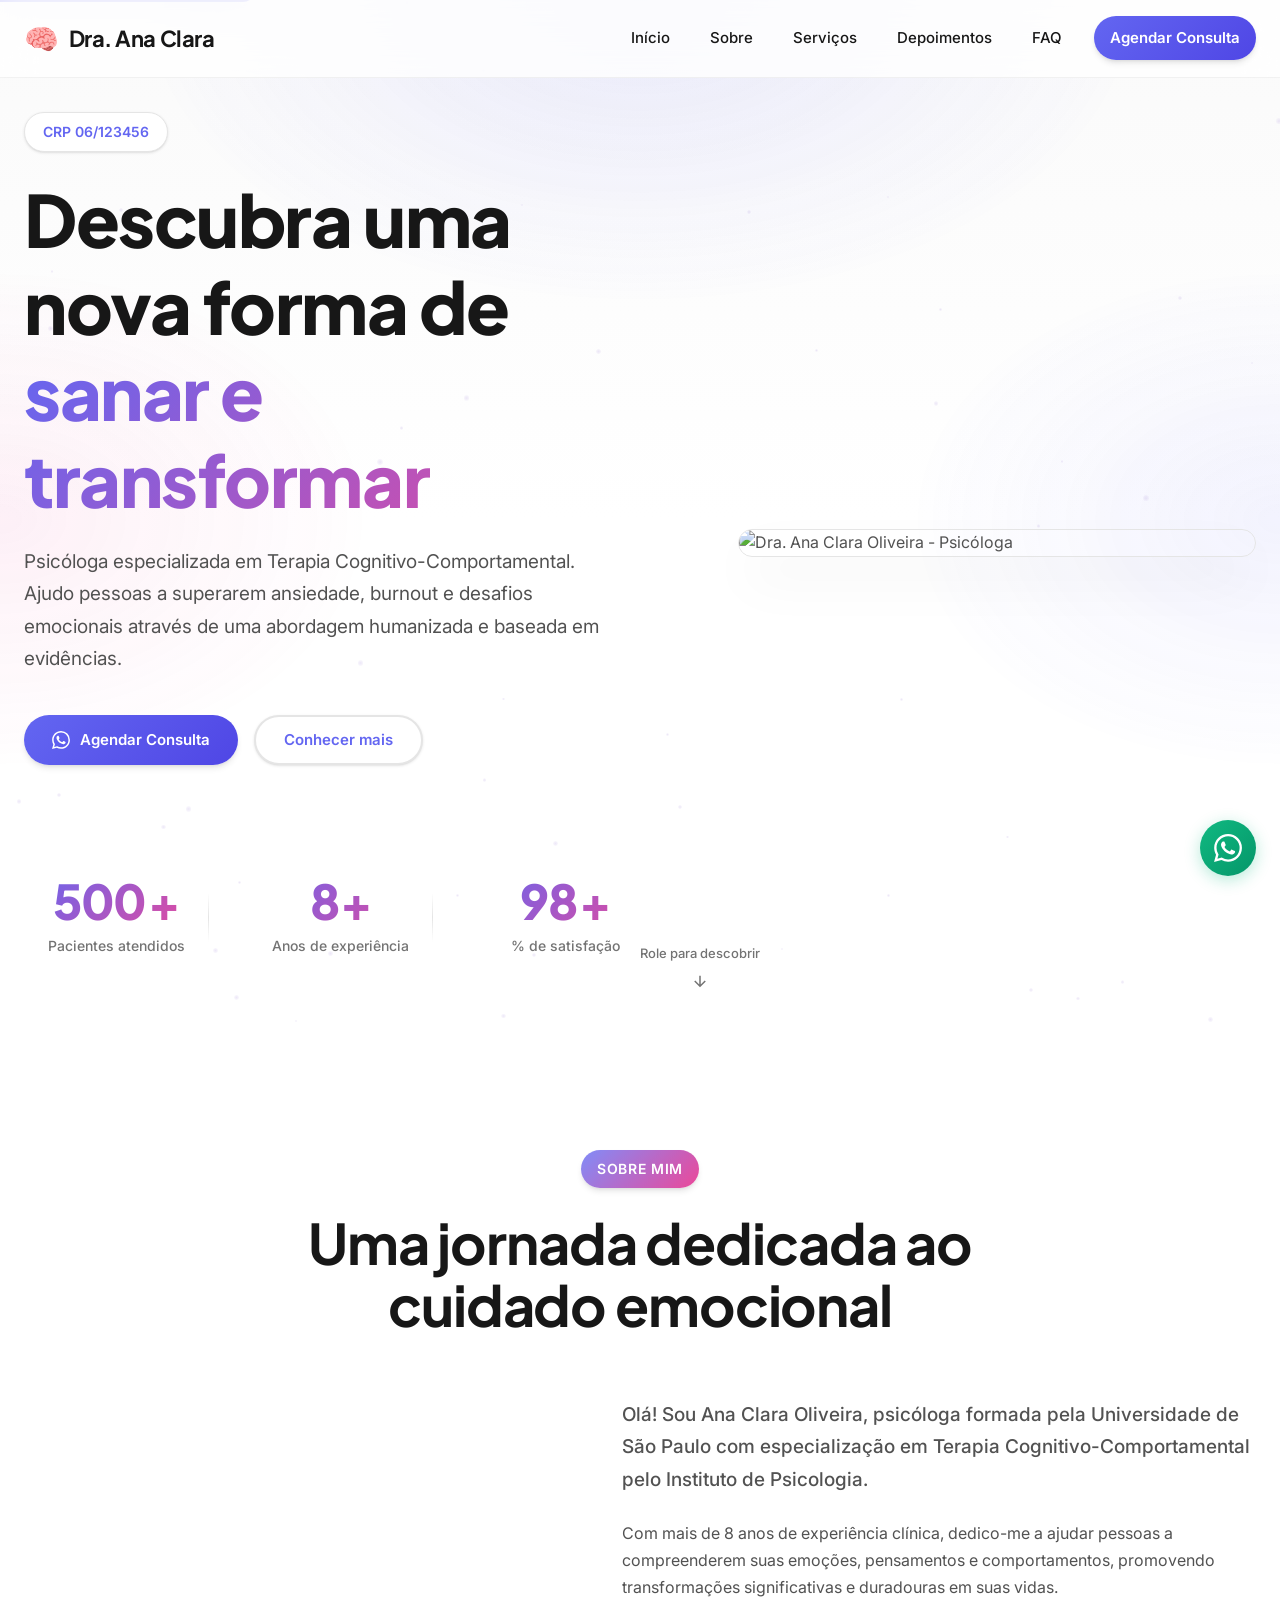
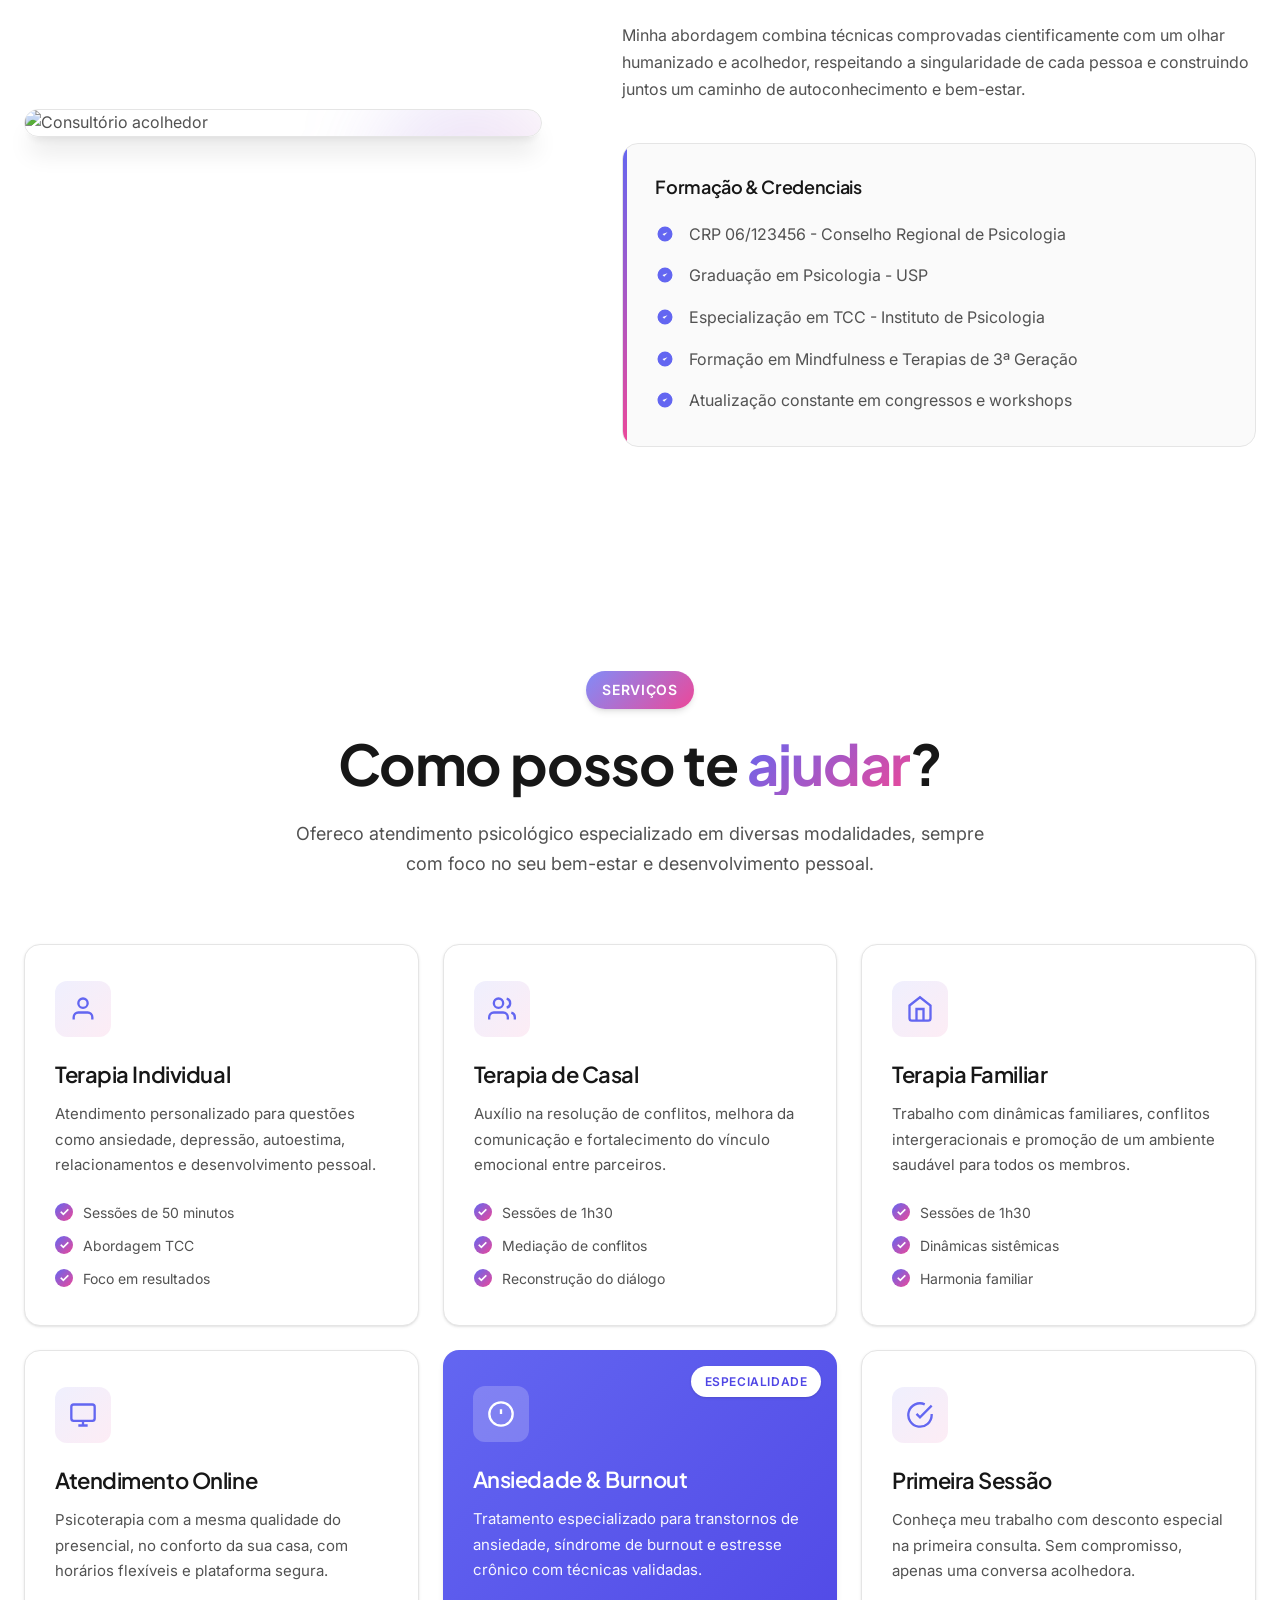
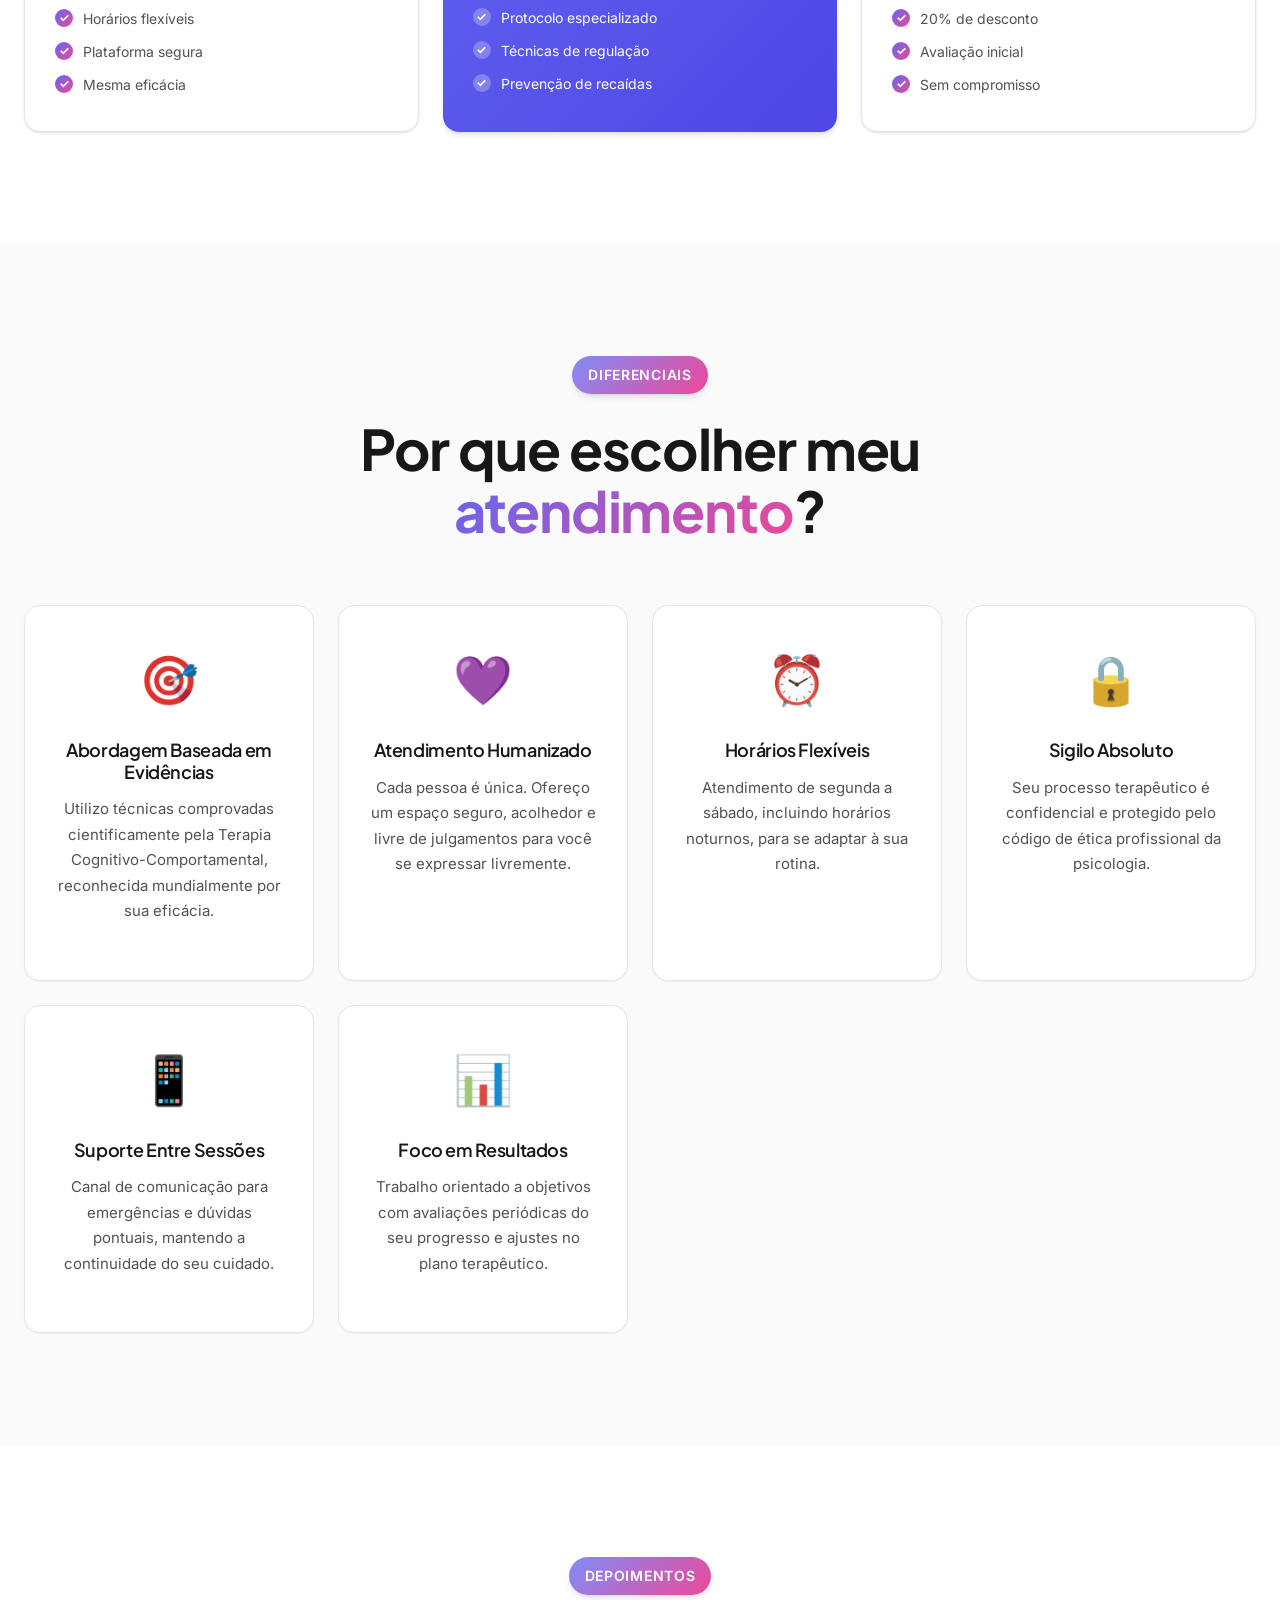
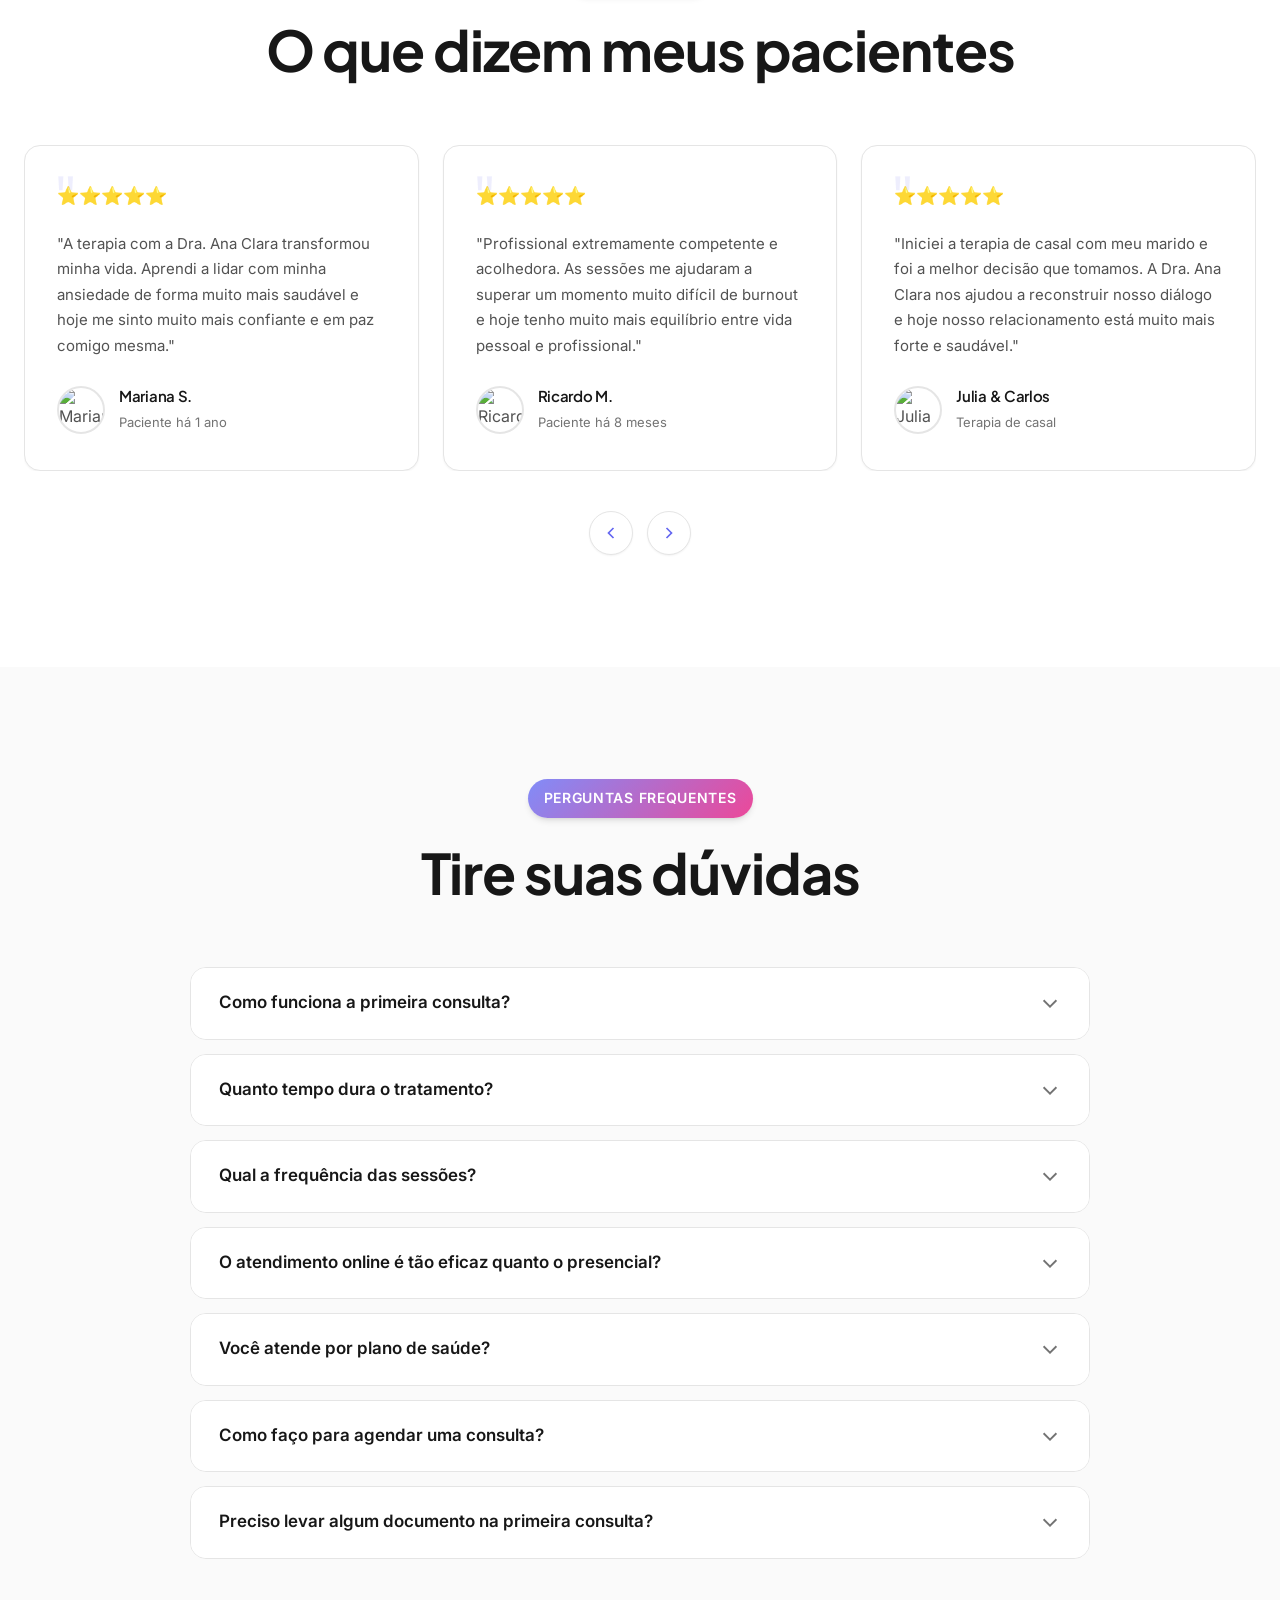
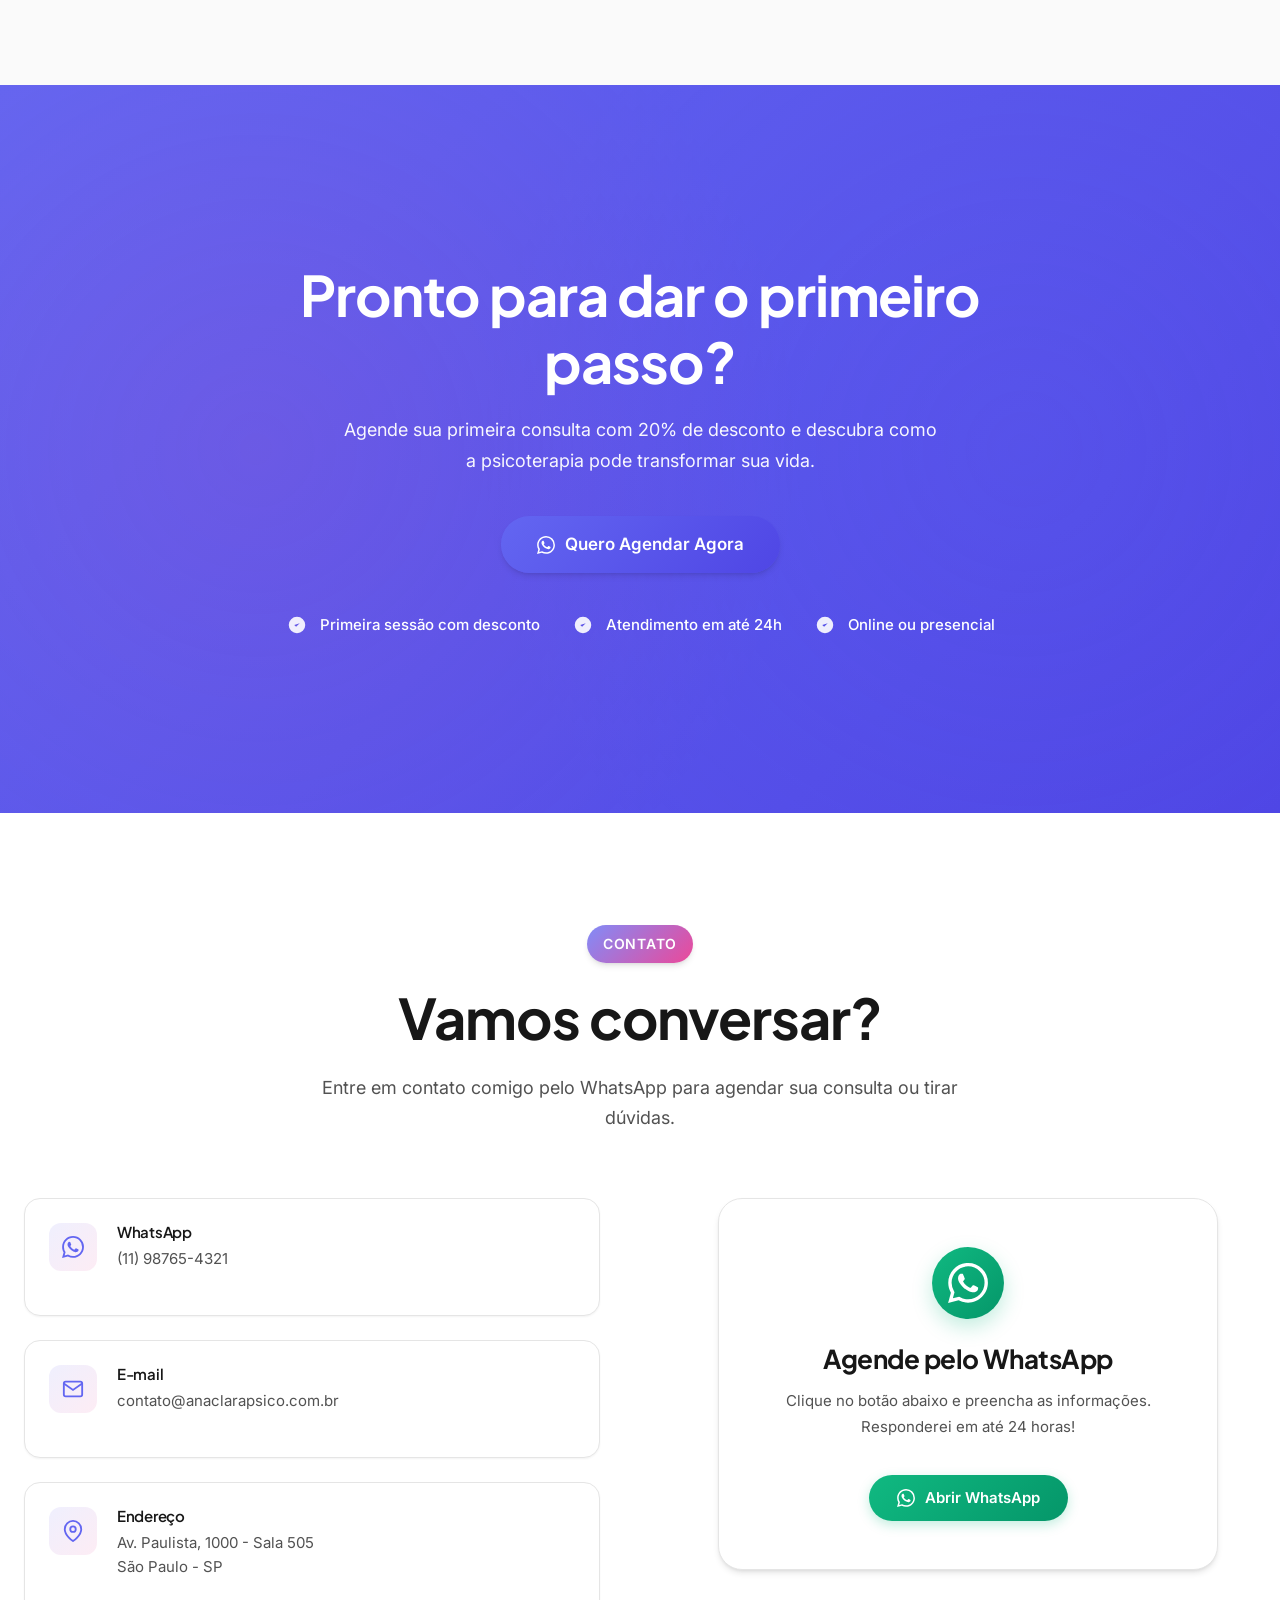
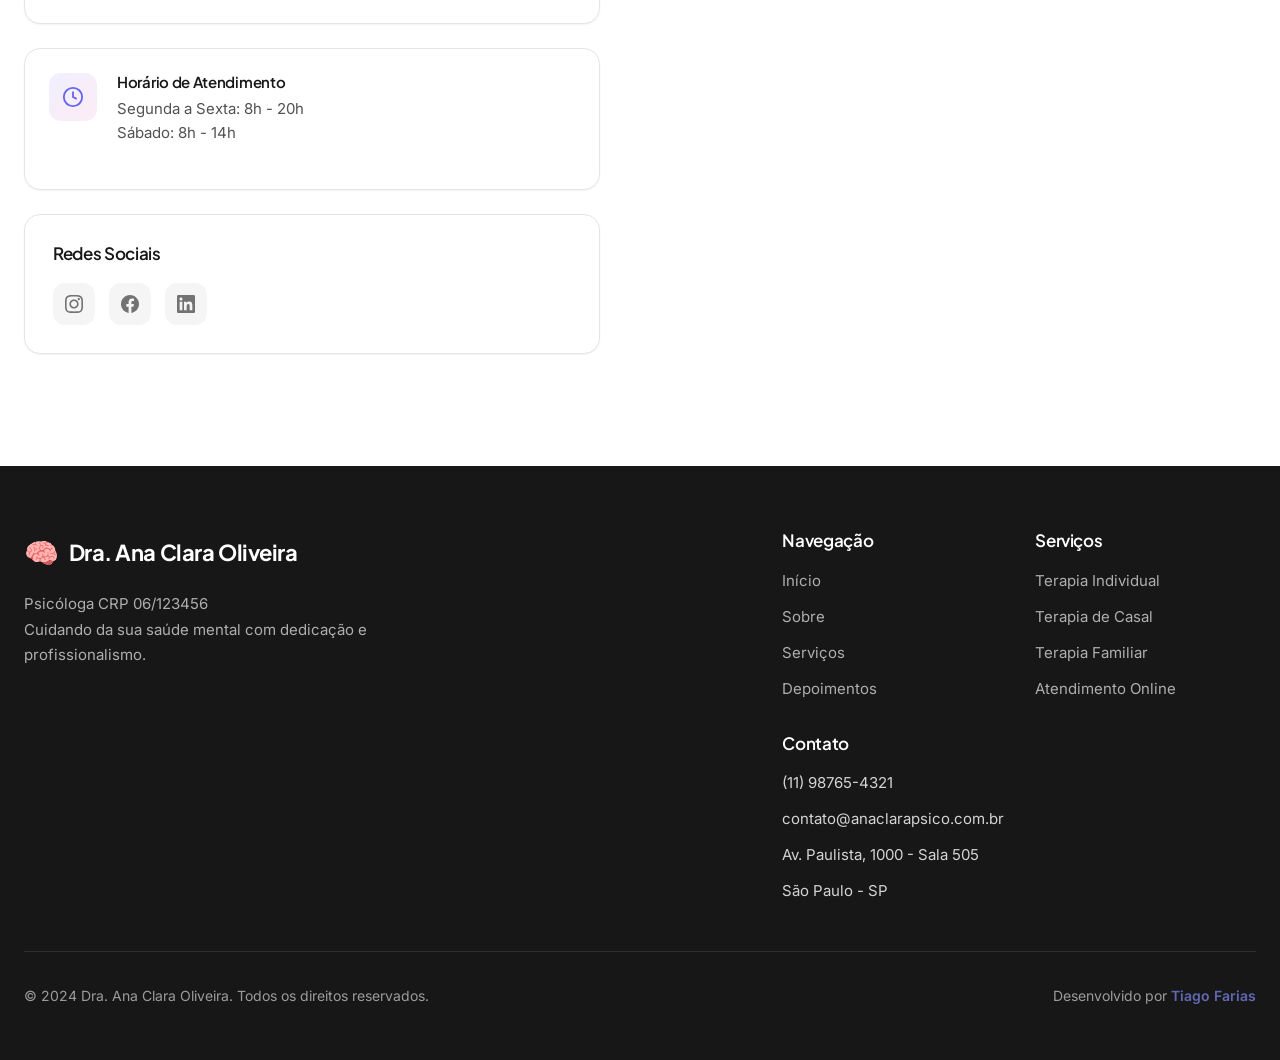
==== commit 63796ba8: "fix: corrigir layout do carousel de depoimentos O slider aplicava translateX em cada card dentro de " ====
--- a/site/index.html
+++ b/site/index.html
@@ -436,6 +436,7 @@
       </div>
       
       <div class="testimonials__slider" id="testimonials-slider">
+        <div class="testimonials__track">
         <div class="testimonial__card" data-aos="fade-up">
           <div class="testimonial__rating">
             <span>⭐</span><span>⭐</span><span>⭐</span><span>⭐</span><span>⭐</span>
@@ -505,6 +506,7 @@
               <span class="testimonial__author-role">Atendimento online</span>
             </div>
           </div>
+        </div>
         </div>
       </div>
       
--- a/site/css/style.css
+++ b/site/css/style.css
@@ -1088,19 +1088,24 @@
 }
 
 .testimonials__slider {
-  display: grid;
-  grid-template-columns: repeat(auto-fit, minmax(300px, 1fr));
+  overflow: hidden;
+  margin-bottom: 2.5rem;
+}
+
+.testimonials__track {
+  display: flex;
   gap: 1.5rem;
-  margin-bottom: 2.5rem;
+  transition: transform 0.5s ease;
 }
 
 .testimonial__card {
+  flex: 0 0 100%;
   background: white;
   padding: 2.25rem 2rem;
   border-radius: var(--radius-lg);
   border: 1px solid var(--neutral-200);
   box-shadow: var(--shadow-xs);
-  transition: all var(--transition-smooth);
+  transition: box-shadow var(--transition-smooth), border-color var(--transition-smooth), transform var(--transition-smooth);
   position: relative;
 }
 
@@ -1202,6 +1207,18 @@
 .testimonials__next svg {
   width: 20px;
   height: 20px;
+}
+
+@media screen and (min-width: 768px) {
+  .testimonial__card {
+    flex: 0 0 calc((100% - 1.5rem) / 2);
+  }
+}
+
+@media screen and (min-width: 1024px) {
+  .testimonial__card {
+    flex: 0 0 calc((100% - 3rem) / 3);
+  }
 }
 
 /* ========== FAQ SECTION ========== */
@@ -1899,8 +1916,8 @@
     grid-template-columns: 1fr;
   }
   
-  .testimonials__slider {
-    grid-template-columns: 1fr;
+  .testimonial__card {
+    flex: 0 0 100%;
   }
   
   .modal__content {
